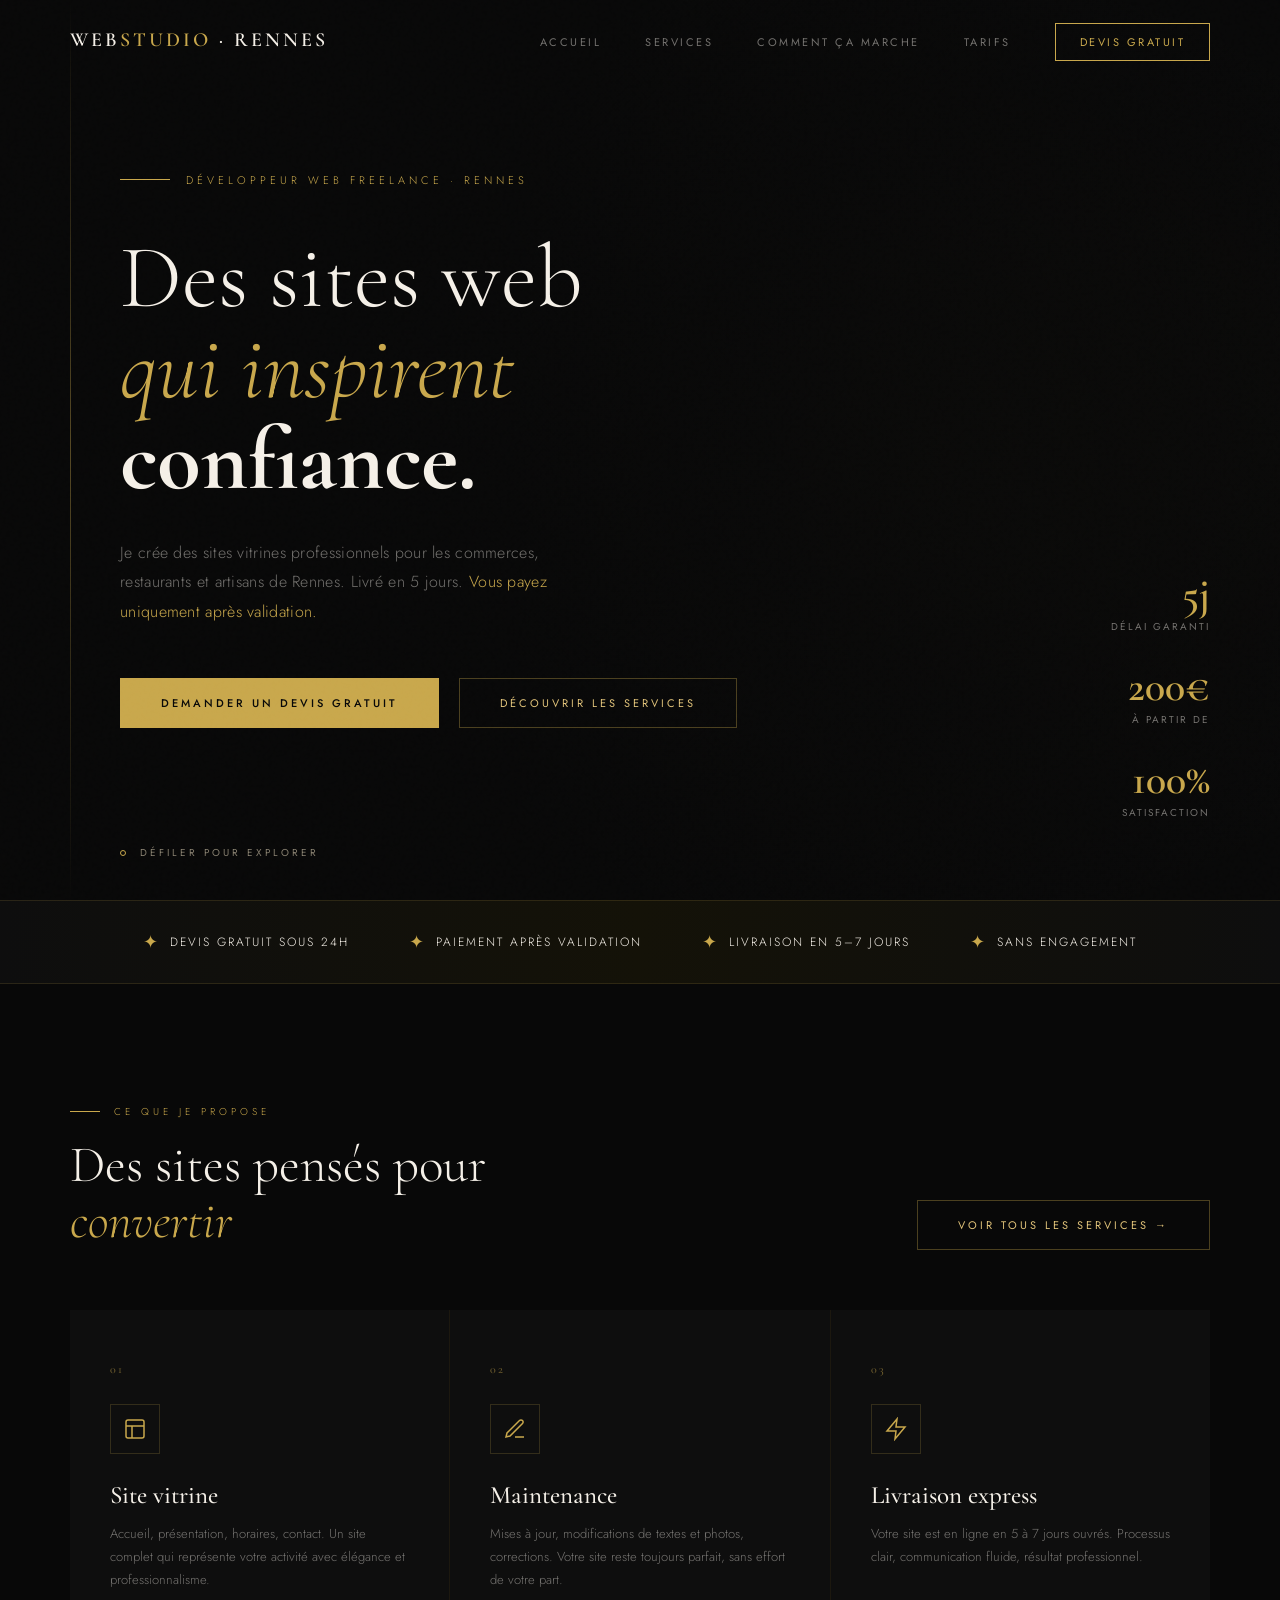
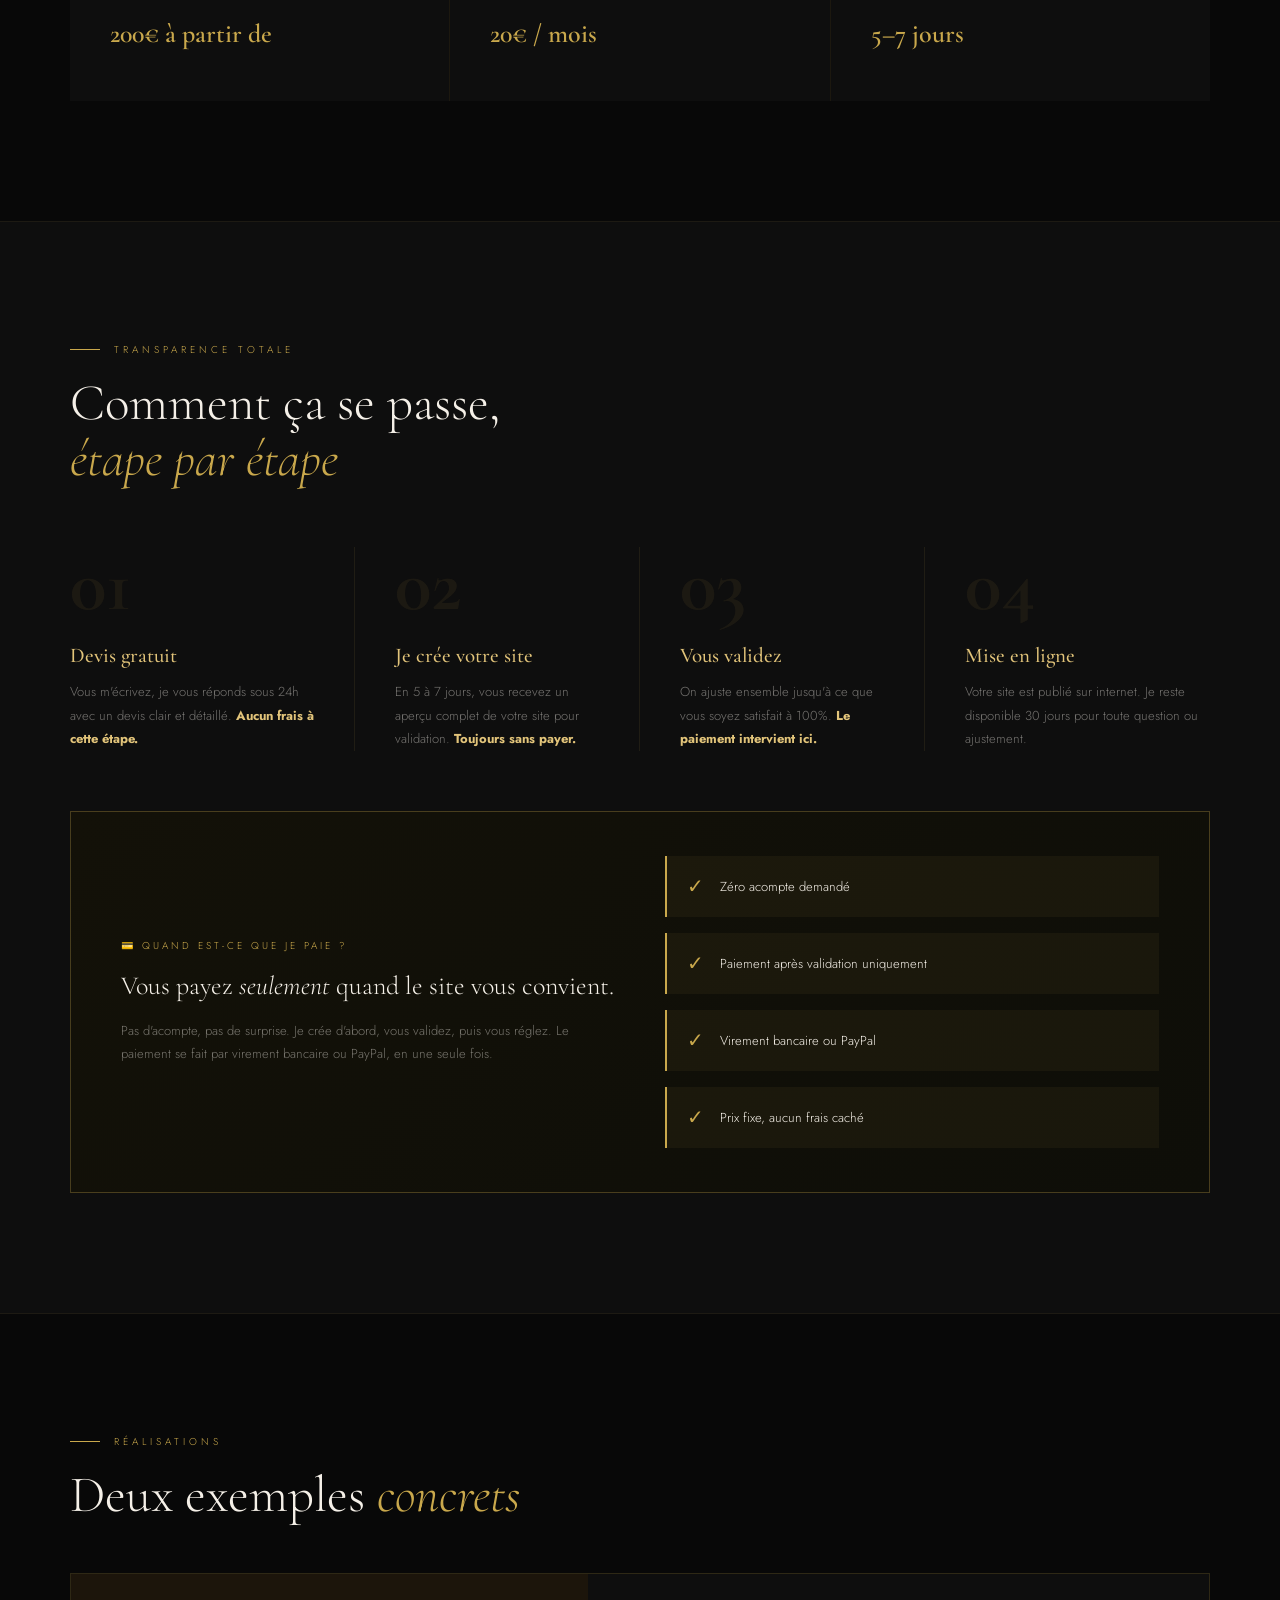
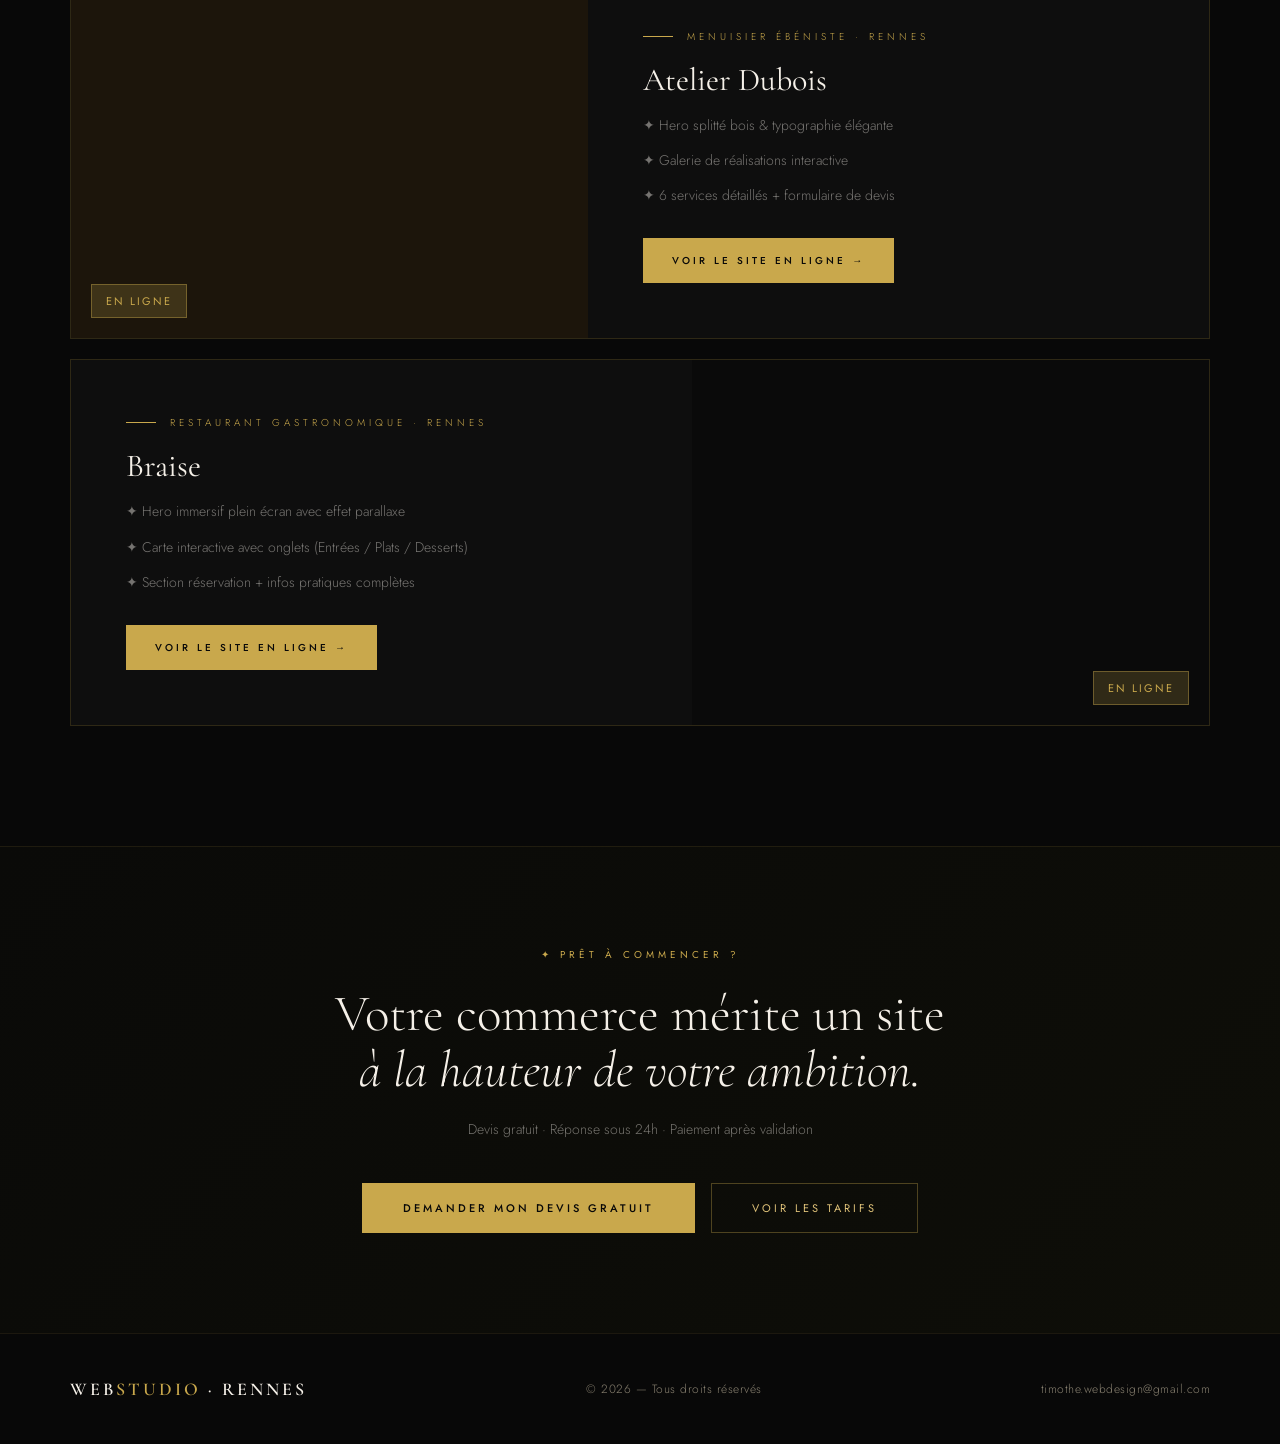
==== index.html @ 5d881716 "Add files via upload" ====
﻿<!DOCTYPE html>
<html lang="fr">
<head>
    <meta charset="UTF-8">
    <meta name="viewport" content="width=device-width, initial-scale=1.0">
    <title>WebStudio Rennes — Création de sites web professionnels</title>
    <link href="https://fonts.googleapis.com/css2?family=Cormorant+Garamond:ital,wght@0,300;0,400;0,600;0,700;1,300;1,400;1,600&family=Jost:wght@200;300;400;500&display=swap" rel="stylesheet">
    <style>
        :root {
            --noir: #080808;
            --noir-2: #0e0e0e;
            --noir-3: #141414;
            --noir-4: #1c1c1c;
            --or: #c9a84c;
            --or-light: #e2c47a;
            --or-dark: #a07830;
            --or-pale: rgba(201,168,76,0.08);
            --blanc: #f5f0e8;
            --gris: #888070;
            --gris-light: rgba(245,240,232,0.45);
        }

        * { margin: 0; padding: 0; box-sizing: border-box; }
        html { scroll-behavior: smooth; }

        body {
            font-family: 'Jost', sans-serif;
            background: var(--noir);
            color: var(--blanc);
            overflow-x: hidden;
        }

        body::before {
            content: '';
            position: fixed;
            inset: 0;
            background-image: url("data:image/svg+xml,%3Csvg viewBox='0 0 256 256' xmlns='http://www.w3.org/2000/svg'%3E%3Cfilter id='noise'%3E%3CfeTurbulence type='fractalNoise' baseFrequency='0.9' numOctaves='4' stitchTiles='stitch'/%3E%3C/filter%3E%3Crect width='100%25' height='100%25' filter='url(%23noise)' opacity='0.04'/%3E%3C/svg%3E");
            pointer-events: none;
            z-index: 1000;
            opacity: 0.4;
        }

        ::-webkit-scrollbar { width: 3px; }
        ::-webkit-scrollbar-track { background: var(--noir); }
        ::-webkit-scrollbar-thumb { background: var(--or); }

        /* NAV */
        nav {
            position: fixed;
            top: 0; left: 0; right: 0;
            z-index: 500;
            display: flex;
            justify-content: space-between;
            align-items: center;
            padding: 28px 70px;
            transition: all 0.4s ease;
        }

        nav.scrolled {
            background: rgba(8,8,8,0.95);
            backdrop-filter: blur(20px);
            padding: 18px 70px;
            border-bottom: 1px solid rgba(201,168,76,0.12);
        }

        .nav-logo {
            font-family: 'Cormorant Garamond', serif;
            font-size: 20px;
            font-weight: 600;
            letter-spacing: 3px;
            text-transform: uppercase;
            color: var(--blanc);
            text-decoration: none;
            cursor: pointer;
        }

        .nav-logo span { color: var(--or); }

        .nav-links {
            display: flex;
            gap: 44px;
            list-style: none;
            align-items: center;
        }

        .nav-links a {
            color: var(--gris-light);
            text-decoration: none;
            font-size: 11px;
            font-weight: 400;
            letter-spacing: 2.5px;
            text-transform: uppercase;
            transition: color 0.3s;
            cursor: pointer;
        }

        .nav-links a:hover { color: var(--or); }

        .nav-cta {
            border: 1px solid var(--or) !important;
            color: var(--or) !important;
            padding: 10px 24px;
            transition: all 0.3s !important;
        }

        .nav-cta:hover {
            background: var(--or) !important;
            color: var(--noir) !important;
        }

        /* PAGES */
        .page { display: none; }
        .page.active { display: block; }

        /* HERO */
        .hero {
            min-height: 100vh;
            display: flex;
            align-items: center;
            position: relative;
            overflow: hidden;
            padding: 0 70px;
        }

        .hero-bg {
            position: absolute;
            inset: 0;
            background: url('https://images.unsplash.com/photo-1547658719-da2b51169166?w=1800&q=80') center/cover no-repeat;
            opacity: 0.1;
        }

        .hero-overlay {
            position: absolute;
            inset: 0;
            background:
                linear-gradient(to right, rgba(8,8,8,0.98) 40%, rgba(8,8,8,0.65) 100%),
                radial-gradient(ellipse 70% 80% at 70% 50%, rgba(201,168,76,0.05) 0%, transparent 70%);
        }

        .hero-line {
            position: absolute;
            left: 70px;
            top: 0; bottom: 0;
            width: 1px;
            background: linear-gradient(to bottom, transparent, rgba(201,168,76,0.4), transparent);
        }

        .hero-content {
            position: relative;
            z-index: 2;
            max-width: 780px;
            padding-left: 50px;
        }

        .hero-eyebrow {
            display: flex;
            align-items: center;
            gap: 16px;
            margin-bottom: 44px;
            animation: fadeUp 1s ease both;
        }

        .hero-eyebrow-line { width: 50px; height: 1px; background: var(--or); }

        .hero-eyebrow span {
            font-size: 11px;
            letter-spacing: 4px;
            text-transform: uppercase;
            color: var(--or);
            font-weight: 300;
        }

        .hero h1 {
            font-family: 'Cormorant Garamond', serif;
            font-size: clamp(58px, 7vw, 94px);
            font-weight: 300;
            line-height: 1.02;
            margin-bottom: 32px;
            animation: fadeUp 1s 0.15s ease both;
        }

        .hero h1 em { font-style: italic; color: var(--or); font-weight: 300; }
        .hero h1 strong { font-weight: 700; display: block; }

        .hero-desc {
            font-size: 16px;
            font-weight: 300;
            color: var(--gris-light);
            line-height: 1.85;
            max-width: 480px;
            margin-bottom: 52px;
            animation: fadeUp 1s 0.25s ease both;
            letter-spacing: 0.3px;
        }

        .hero-actions {
            display: flex;
            gap: 20px;
            align-items: center;
            animation: fadeUp 1s 0.35s ease both;
        }

        .btn-gold {
            background: var(--or);
            color: var(--noir);
            padding: 16px 40px;
            font-family: 'Jost', sans-serif;
            font-size: 11px;
            font-weight: 500;
            letter-spacing: 3px;
            text-transform: uppercase;
            text-decoration: none;
            display: inline-block;
            transition: all 0.3s;
            border: 1px solid var(--or);
            cursor: pointer;
        }

        .btn-gold:hover { background: transparent; color: var(--or); }

        .btn-outline {
            border: 1px solid rgba(201,168,76,0.35);
            color: var(--or-light);
            padding: 16px 40px;
            font-family: 'Jost', sans-serif;
            font-size: 11px;
            font-weight: 400;
            letter-spacing: 3px;
            text-transform: uppercase;
            text-decoration: none;
            display: inline-block;
            transition: all 0.3s;
            cursor: pointer;
        }

        .btn-outline:hover { border-color: var(--or); color: var(--or); }

        .hero-stats {
            position: absolute;
            right: 70px;
            bottom: 80px;
            z-index: 2;
            display: flex;
            flex-direction: column;
            gap: 32px;
            animation: fadeUp 1s 0.5s ease both;
        }

        .hero-stat { text-align: right; }

        .hero-stat-num {
            font-family: 'Cormorant Garamond', serif;
            font-size: 42px;
            font-weight: 600;
            color: var(--or);
            line-height: 1;
        }

        .hero-stat-label {
            font-size: 10px;
            letter-spacing: 2px;
            text-transform: uppercase;
            color: var(--gris-light);
            margin-top: 4px;
        }

        .hero-scroll {
            position: absolute;
            bottom: 40px;
            left: 120px;
            z-index: 2;
            display: flex;
            align-items: center;
            gap: 14px;
            animation: fadeUp 1s 0.6s ease both;
        }

        .hero-scroll-dot {
            width: 6px; height: 6px;
            border: 1px solid var(--or);
            border-radius: 50%;
            animation: pulse 2s infinite;
        }

        .hero-scroll span {
            font-size: 10px;
            letter-spacing: 3px;
            text-transform: uppercase;
            color: var(--gris);
        }

        @keyframes pulse {
            0%, 100% { transform: scale(1); opacity: 1; }
            50% { transform: scale(1.5); opacity: 0.4; }
        }

        @keyframes fadeUp {
            from { opacity: 0; transform: translateY(32px); }
            to { opacity: 1; transform: translateY(0); }
        }

        /* SECTIONS */
        .section { padding: 120px 70px; }

        .section-label {
            display: flex;
            align-items: center;
            gap: 14px;
            font-size: 10px;
            letter-spacing: 4px;
            text-transform: uppercase;
            color: var(--or);
            margin-bottom: 18px;
            font-weight: 300;
        }

        .section-label::before { content: ''; width: 30px; height: 1px; background: var(--or); }

        .section-title {
            font-family: 'Cormorant Garamond', serif;
            font-size: clamp(36px, 4vw, 56px);
            font-weight: 300;
            line-height: 1.1;
            max-width: 500px;
        }

        .section-title em { font-style: italic; color: var(--or); }

        /* SERVICES */
        .services-grid {
            display: grid;
            grid-template-columns: repeat(3, 1fr);
            gap: 1px;
            background: rgba(201,168,76,0.1);
            margin-top: 60px;
        }

        .service-card {
            background: var(--noir-2);
            padding: 52px 40px;
            position: relative;
            overflow: hidden;
            transition: background 0.4s;
            display: flex;
            flex-direction: column;
        }

        .service-card::after {
            content: '';
            position: absolute;
            bottom: 0; left: 0;
            width: 0; height: 1px;
            background: linear-gradient(to right, var(--or), transparent);
            transition: width 0.5s ease;
        }

        .service-card:hover { background: #0f0f0f; }
        .service-card:hover::after { width: 100%; }

        .service-num {
            font-family: 'Cormorant Garamond', serif;
            font-size: 12px;
            color: var(--or);
            letter-spacing: 2px;
            margin-bottom: 28px;
            opacity: 0.6;
        }

        .service-icon-wrap {
            width: 50px; height: 50px;
            border: 1px solid rgba(201,168,76,0.2);
            display: flex;
            align-items: center;
            justify-content: center;
            font-size: 22px;
            margin-bottom: 26px;
            transition: border-color 0.3s;
        }

        .service-card:hover .service-icon-wrap { border-color: var(--or); }

        .service-card h3 {
            font-family: 'Cormorant Garamond', serif;
            font-size: 25px;
            font-weight: 500;
            margin-bottom: 12px;
        }

        .service-card p {
            font-size: 13px;
            font-weight: 300;
            color: var(--gris-light);
            line-height: 1.8;
            margin-bottom: 26px;
        }

        .service-price {
            font-family: 'Cormorant Garamond', serif;
            font-size: 26px;
            color: var(--or);
            font-weight: 600;
            margin-top: auto;
        }

        /* PROCESS */
        .process-bg { background: var(--noir-2); border-top: 1px solid rgba(201,168,76,0.08); border-bottom: 1px solid rgba(201,168,76,0.08); }

        .process-steps {
            display: grid;
            grid-template-columns: repeat(4, 1fr);
            gap: 0;
            margin-top: 70px;
        }

        .process-step {
            padding: 0 40px;
            border-right: 1px solid rgba(201,168,76,0.1);
        }

        .process-step:first-child { padding-left: 0; }
        .process-step:last-child { border-right: none; padding-right: 0; }

        .process-step-num {
            font-family: 'Cormorant Garamond', serif;
            font-size: 76px;
            font-weight: 700;
            color: rgba(201,168,76,0.08);
            line-height: 1;
            margin-bottom: 20px;
        }

        .process-step h3 {
            font-family: 'Cormorant Garamond', serif;
            font-size: 21px;
            font-weight: 500;
            margin-bottom: 12px;
            color: var(--or-light);
        }

        .process-step p {
            font-size: 13px;
            font-weight: 300;
            color: var(--gris-light);
            line-height: 1.8;
        }

        /* TARIFS */
        .tarifs-grid {
            display: grid;
            grid-template-columns: repeat(3, 1fr);
            gap: 20px;
            margin-top: 70px;
        }

        .tarif-card {
            border: 1px solid rgba(201,168,76,0.15);
            padding: 50px 38px;
            position: relative;
            transition: border-color 0.3s, transform 0.3s;
            background: var(--noir-2);
        }

        .tarif-card:hover { border-color: var(--or); transform: translateY(-6px); }
        .tarif-card.featured { border-color: var(--or); background: linear-gradient(135deg, #0e0e0e, #131108); }

        .tarif-badge {
            position: absolute;
            top: -1px; right: 28px;
            background: var(--or);
            color: var(--noir);
            font-size: 10px;
            letter-spacing: 2px;
            text-transform: uppercase;
            padding: 6px 14px;
            font-weight: 500;
        }

        .tarif-name {
            font-size: 10px;
            letter-spacing: 3px;
            text-transform: uppercase;
            color: var(--or);
            margin-bottom: 20px;
            font-weight: 300;
        }

        .tarif-price {
            font-family: 'Cormorant Garamond', serif;
            font-size: 54px;
            font-weight: 600;
            color: var(--blanc);
            line-height: 1;
            margin-bottom: 6px;
        }

        .tarif-price sup { font-size: 22px; vertical-align: super; color: var(--or); }

        .tarif-period {
            font-size: 12px;
            color: var(--gris);
            margin-bottom: 34px;
            font-weight: 300;
        }

        .tarif-features {
            list-style: none;
            margin-bottom: 38px;
        }

        .tarif-features li {
            font-size: 13px;
            font-weight: 300;
            color: var(--gris-light);
            padding: 10px 0;
            border-bottom: 1px solid rgba(255,255,255,0.05);
            display: flex;
            align-items: center;
            gap: 10px;
        }

        .tarif-features li::before { content: '✦'; color: var(--or); font-size: 8px; flex-shrink: 0; }

        /* CONTACT */
        .contact-wrap {
            padding: 160px 70px 100px;
        }

        .contact-grid {
            display: grid;
            grid-template-columns: 1fr 1.2fr;
            gap: 100px;
            align-items: start;
        }

        .contact-info h2 {
            font-family: 'Cormorant Garamond', serif;
            font-size: clamp(42px, 5vw, 68px);
            font-weight: 300;
            line-height: 1.05;
            margin-bottom: 28px;
        }

        .contact-info h2 em { font-style: italic; color: var(--or); }

        .contact-info > p {
            font-size: 15px;
            font-weight: 300;
            color: var(--gris-light);
            line-height: 1.85;
            margin-bottom: 50px;
        }

        .contact-detail {
            display: flex;
            align-items: center;
            gap: 20px;
            margin-bottom: 24px;
            padding-bottom: 24px;
            border-bottom: 1px solid rgba(201,168,76,0.08);
        }

        .contact-detail:last-child { border-bottom: none; }

        .contact-detail-icon {
            width: 44px; height: 44px;
            border: 1px solid rgba(201,168,76,0.2);
            display: flex;
            align-items: center;
            justify-content: center;
            font-size: 17px;
            flex-shrink: 0;
        }

        .contact-detail-text strong {
            display: block;
            font-size: 10px;
            letter-spacing: 2px;
            text-transform: uppercase;
            color: var(--or);
            margin-bottom: 4px;
            font-weight: 400;
        }

        .contact-detail-text span {
            font-size: 14px;
            font-weight: 300;
            color: var(--gris-light);
        }

        .contact-form-wrap {
            background: var(--noir-2);
            border: 1px solid rgba(201,168,76,0.15);
            padding: 56px 48px;
        }

        .contact-form-wrap h3 {
            font-family: 'Cormorant Garamond', serif;
            font-size: 28px;
            font-weight: 400;
            margin-bottom: 6px;
        }

        .contact-form-wrap > p {
            font-size: 13px;
            color: var(--gris);
            margin-bottom: 38px;
            font-weight: 300;
        }

        .form-row { display: grid; grid-template-columns: 1fr 1fr; gap: 16px; }

        .form-field { margin-bottom: 20px; }

        .form-field label {
            display: block;
            font-size: 10px;
            letter-spacing: 2.5px;
            text-transform: uppercase;
            color: var(--or);
            margin-bottom: 10px;
            font-weight: 300;
        }

        .form-field input,
        .form-field textarea,
        .form-field select {
            width: 100%;
            background: transparent;
            border: none;
            border-bottom: 1px solid rgba(201,168,76,0.2);
            padding: 12px 0;
            color: var(--blanc);
            font-family: 'Jost', sans-serif;
            font-size: 14px;
            font-weight: 300;
            outline: none;
            transition: border-color 0.3s;
            -webkit-appearance: none;
        }

        .form-field input:focus,
        .form-field textarea:focus,
        .form-field select:focus { border-bottom-color: var(--or); }

        .form-field select option { background: #1c1c1c; }
        .form-field textarea { height: 100px; resize: none; }

        .form-submit {
            width: 100%;
            background: var(--or);
            color: var(--noir);
            border: none;
            padding: 18px;
            font-family: 'Jost', sans-serif;
            font-size: 11px;
            font-weight: 500;
            letter-spacing: 3px;
            text-transform: uppercase;
            cursor: pointer;
            transition: all 0.3s;
            margin-top: 14px;
        }

        .form-submit:hover { background: var(--or-light); }

        /* FAQ */
        .faq-item { border-bottom: 1px solid rgba(201,168,76,0.1); }

        .faq-question {
            width: 100%;
            background: none;
            border: none;
            text-align: left;
            padding: 26px 0;
            display: flex;
            justify-content: space-between;
            align-items: center;
            cursor: pointer;
            color: var(--blanc);
        }

        .faq-question span {
            font-family: 'Cormorant Garamond', serif;
            font-size: 21px;
            font-weight: 400;
        }

        .faq-icon { color: var(--or); font-size: 20px; transition: transform 0.3s; flex-shrink: 0; margin-left: 20px; }

        .faq-answer { max-height: 0; overflow: hidden; transition: max-height 0.4s ease; }
        .faq-answer.open { max-height: 200px; }

        .faq-answer p {
            font-size: 14px;
            font-weight: 300;
            color: var(--gris-light);
            line-height: 1.85;
            padding-bottom: 26px;
        }

        /* DIVIDER */
        .or-divider {
            display: flex;
            align-items: center;
            gap: 20px;
            margin: 0 70px;
        }

        .or-divider-line { flex: 1; height: 1px; background: linear-gradient(to right, transparent, rgba(201,168,76,0.3), transparent); }
        .or-divider-icon { color: var(--or); font-size: 12px; }

        /* FOOTER */
        footer {
            border-top: 1px solid rgba(201,168,76,0.1);
            padding: 44px 70px;
            display: flex;
            justify-content: space-between;
            align-items: center;
        }

        .footer-logo {
            font-family: 'Cormorant Garamond', serif;
            font-size: 18px;
            font-weight: 600;
            letter-spacing: 3px;
            text-transform: uppercase;
        }

        .footer-logo span { color: var(--or); }
        footer p { font-size: 12px; color: var(--gris); font-weight: 300; letter-spacing: 0.5px; }

        /* MOBILE */
        @media (max-width: 768px) {
            nav { padding: 16px 24px; }
            nav.scrolled { padding: 12px 24px; }
            .nav-links { display: none; }

            /* Hamburger */
            .hamburger {
                display: flex;
                flex-direction: column;
                gap: 5px;
                cursor: pointer;
                padding: 4px;
            }
            .hamburger span {
                width: 24px; height: 1.5px;
                background: var(--or);
                display: block;
                transition: all 0.3s;
            }

            /* Mobile menu */
            #mobile-menu {
                position: fixed;
                top: 56px; left: 0; right: 0;
                background: rgba(8,8,8,0.98);
                backdrop-filter: blur(20px);
                border-bottom: 1px solid rgba(201,168,76,0.15);
                flex-direction: column;
                padding: 20px 24px;
                gap: 0;
                z-index: 99;
                display: none;
            }

            #mobile-menu a {
                color: var(--gris-light);
                text-decoration: none;
                font-size: 13px;
                letter-spacing: 2px;
                text-transform: uppercase;
                padding: 16px 0;
                border-bottom: 1px solid rgba(201,168,76,0.08);
                display: block;
                transition: color 0.3s;
                cursor: pointer;
            }

            #mobile-menu a:last-child {
                border-bottom: none;
                color: var(--or);
                margin-top: 8px;
            }

            #mobile-menu a:hover { color: var(--or); }

            /* Hero mobile */
            .hero { padding: 0 20px !important; min-height: 100svh !important; }
            .hero-content { padding-left: 0 !important; max-width: 100% !important; padding-top: 80px !important; }
            .hero h1 { font-size: 50px !important; line-height: 1.0 !important; }
            .hero-desc { font-size: 14px !important; max-width: 100% !important; }
            .hero-actions { flex-direction: column !important; gap: 10px !important; width: 100% !important; }
            .btn-gold, .btn-outline { text-align: center !important; padding: 14px 20px !important; font-size: 10px !important; width: 100% !important; display: block !important; box-sizing: border-box !important; }
            .hero-stats { display: none !important; }
            .hero-scroll { display: none !important; }
            .hero-line { display: none !important; }

            /* SECTIONS */
            .section { padding: 60px 20px !important; }
            .section-title { font-size: 32px !important; max-width: 100% !important; }

            /* SERVICES — FORCE 1 COLONNE */
            .services-grid { grid-template-columns: 1fr !important; }
            .service-card { padding: 28px 20px !important; }
            .service-card h3 { font-size: 20px !important; }

            /* PROCESS */
            .process-steps { grid-template-columns: 1fr !important; gap: 0 !important; margin-top: 40px !important; }
            .process-step { padding: 20px 0 20px 18px !important; border-right: none !important; border-left: 1px solid rgba(201,168,76,0.2) !important; border-bottom: 1px solid rgba(201,168,76,0.05) !important; }
            .process-step:last-child { border-bottom: none !important; }
            .process-step-num { font-size: 44px !important; margin-bottom: 8px !important; }

            /* TARIFS */
            .tarifs-grid { grid-template-columns: 1fr !important; gap: 14px !important; }
            .tarif-card { padding: 30px 20px !important; }
            .tarif-price { font-size: 44px !important; }

            /* RÉALISATIONS — empile les colonnes */
            .real-card { grid-template-columns: 1fr !important; }

            /* CONTACT */
            .contact-wrap { padding: 90px 20px 50px !important; }
            .contact-grid { grid-template-columns: 1fr !important; gap: 36px !important; }
            .contact-form-wrap { padding: 28px 18px !important; }
            .form-row { grid-template-columns: 1fr !important; }
            .contact-info h2 { font-size: 34px !important; }

            /* FAQ */
            .faq-question span { font-size: 15px !important; }
            #tab-faq, #tab-contact { padding: 12px 12px !important; font-size: 9px !important; letter-spacing: 1px !important; }

            /* FOOTER */
            footer { flex-direction: column !important; text-align: center !important; padding: 24px 20px !important; gap: 6px !important; }
            .footer-logo { font-size: 15px !important; }
            footer p { font-size: 11px !important; }
        }

        @media (min-width: 769px) {
            .hamburger { display: none !important; }
            #mobile-menu { display: none !important; }
        }

        /* Reveal */
        .reveal {
            opacity: 0;
            transform: translateY(30px);
            transition: opacity 0.7s ease, transform 0.7s ease;
        }

        .reveal.visible { opacity: 1; transform: translateY(0); }
    </style>
</head>
<body>

    <nav id="navbar">
        <div class="nav-logo" onclick="showPage('accueil')">Web<span>Studio</span> · Rennes</div>
        <ul class="nav-links">
            <li><a onclick="showPage('accueil')">Accueil</a></li>
            <li><a onclick="showPage('services')">Services</a></li>
            <li><a onclick="showPage('process')">Comment ça marche</a></li>
            <li><a onclick="showPage('tarifs')">Tarifs</a></li>
            <li><a onclick="showPage('contact')" class="nav-cta">Devis gratuit</a></li>
        </ul>
        <div class="hamburger" id="hamburger">
            <span></span><span></span><span></span>
        </div>
    </nav>

    <!-- MENU MOBILE -->
    <div id="mobile-menu">
        <a onclick="showPage('accueil'); closeMobile()">Accueil</a>
        <a onclick="showPage('services'); closeMobile()">Services</a>
        <a onclick="showPage('process'); closeMobile()">Comment ça marche</a>
        <a onclick="showPage('tarifs'); closeMobile()">Tarifs</a>
        <a onclick="showPage('contact'); closeMobile()">Devis gratuit →</a>
    </div>

    <!-- PAGE ACCUEIL -->
    <div class="page active" id="page-accueil">

        <!-- HERO -->
        <section class="hero">
            <div class="hero-bg"></div>
            <div class="hero-overlay"></div>
            <div class="hero-line"></div>
            <div class="hero-content">
                <div class="hero-eyebrow">
                    <div class="hero-eyebrow-line"></div>
                    <span>Développeur web freelance · Rennes</span>
                </div>
                <h1>Des sites web<br><em>qui inspirent</em><br><strong>confiance.</strong></h1>
                <p class="hero-desc">Je crée des sites vitrines professionnels pour les commerces, restaurants et artisans de Rennes. Livré en 5 jours. <span style="color:var(--or)">Vous payez uniquement après validation.</span></p>
                <div class="hero-actions">
                    <div class="btn-gold" onclick="showPage('contact')">Demander un devis gratuit</div>
                    <div class="btn-outline" onclick="showPage('services')">Découvrir les services</div>
                </div>
            </div>
            <div class="hero-stats">
                <div class="hero-stat"><div class="hero-stat-num">5j</div><div class="hero-stat-label">Délai garanti</div></div>
                <div class="hero-stat"><div class="hero-stat-num">200€</div><div class="hero-stat-label">À partir de</div></div>
                <div class="hero-stat"><div class="hero-stat-num">100%</div><div class="hero-stat-label">Satisfaction</div></div>
            </div>
            <div class="hero-scroll"><div class="hero-scroll-dot"></div><span>Défiler pour explorer</span></div>
        </section>

        <!-- BANDE GARANTIES -->
        <div style="background: linear-gradient(90deg, #0e0e0e, #141208, #0e0e0e); border-top:1px solid rgba(201,168,76,0.15); border-bottom:1px solid rgba(201,168,76,0.15); padding: 28px 70px; display:flex; justify-content:center; gap:60px; flex-wrap:wrap;">
            <div style="display:flex; align-items:center; gap:12px;">
                <span style="color:var(--or); font-size:18px;">✦</span>
                <span style="font-size:12px; letter-spacing:2px; text-transform:uppercase; color:var(--blanc); font-weight:300;">Devis gratuit sous 24h</span>
            </div>
            <div style="display:flex; align-items:center; gap:12px;">
                <span style="color:var(--or); font-size:18px;">✦</span>
                <span style="font-size:12px; letter-spacing:2px; text-transform:uppercase; color:var(--blanc); font-weight:300;">Paiement après validation</span>
            </div>
            <div style="display:flex; align-items:center; gap:12px;">
                <span style="color:var(--or); font-size:18px;">✦</span>
                <span style="font-size:12px; letter-spacing:2px; text-transform:uppercase; color:var(--blanc); font-weight:300;">Livraison en 5–7 jours</span>
            </div>
            <div style="display:flex; align-items:center; gap:12px;">
                <span style="color:var(--or); font-size:18px;">✦</span>
                <span style="font-size:12px; letter-spacing:2px; text-transform:uppercase; color:var(--blanc); font-weight:300;">Sans engagement</span>
            </div>
        </div>

        <!-- SERVICES -->
        <section class="section">
            <div style="display:flex; justify-content:space-between; align-items:flex-end; margin-bottom:50px;" class="reveal">
                <div>
                    <div class="section-label">Ce que je propose</div>
                    <h2 class="section-title">Des sites pensés pour <em>convertir</em></h2>
                </div>
                <div class="btn-outline" onclick="showPage('services')" style="white-space:nowrap; align-self:flex-end">Voir tous les services →</div>
            </div>
            <div class="services-grid reveal">
                <div class="service-card">
                    <div class="service-num">01</div>
                    <div class="service-icon-wrap">
                        <svg width="24" height="24" viewBox="0 0 24 24" fill="none" stroke="currentColor" stroke-width="1.5" style="color:var(--or)">
                            <rect x="3" y="3" width="18" height="18" rx="2"/><path d="M3 9h18"/><path d="M9 21V9"/>
                        </svg>
                    </div>
                    <h3>Site vitrine</h3>
                    <p>Accueil, présentation, horaires, contact. Un site complet qui représente votre activité avec élégance et professionnalisme.</p>
                    <div class="service-price">200€ <span>à partir de</span></div>
                </div>
                <div class="service-card">
                    <div class="service-num">02</div>
                    <div class="service-icon-wrap">
                        <svg width="24" height="24" viewBox="0 0 24 24" fill="none" stroke="currentColor" stroke-width="1.5" style="color:var(--or)">
                            <path d="M12 20h9"/><path d="M16.5 3.5a2.121 2.121 0 013 3L7 19l-4 1 1-4L16.5 3.5z"/>
                        </svg>
                    </div>
                    <h3>Maintenance</h3>
                    <p>Mises à jour, modifications de textes et photos, corrections. Votre site reste toujours parfait, sans effort de votre part.</p>
                    <div class="service-price">20€ <span>/ mois</span></div>
                </div>
                <div class="service-card">
                    <div class="service-num">03</div>
                    <div class="service-icon-wrap">
                        <svg width="24" height="24" viewBox="0 0 24 24" fill="none" stroke="currentColor" stroke-width="1.5" style="color:var(--or)">
                            <path d="M13 2L3 14h9l-1 8 10-12h-9l1-8z"/>
                        </svg>
                    </div>
                    <h3>Livraison express</h3>
                    <p>Votre site est en ligne en 5 à 7 jours ouvrés. Processus clair, communication fluide, résultat professionnel.</p>
                    <div class="service-price">5–7 <span>jours</span></div>
                </div>
            </div>
        </section>

        <!-- PAIEMENT & PROCESSUS -->
        <section class="section process-bg">
            <div class="section-label reveal">Transparence totale</div>
            <h2 class="section-title reveal">Comment ça se passe, <em>étape par étape</em></h2>
            <div class="process-steps reveal" style="margin-top:60px">
                <div class="process-step">
                    <div class="process-step-num">01</div>
                    <h3>Devis gratuit</h3>
                    <p>Vous m'écrivez, je vous réponds sous 24h avec un devis clair et détaillé. <strong style="color:var(--or-light)">Aucun frais à cette étape.</strong></p>
                </div>
                <div class="process-step">
                    <div class="process-step-num">02</div>
                    <h3>Je crée votre site</h3>
                    <p>En 5 à 7 jours, vous recevez un aperçu complet de votre site pour validation. <strong style="color:var(--or-light)">Toujours sans payer.</strong></p>
                </div>
                <div class="process-step">
                    <div class="process-step-num">03</div>
                    <h3>Vous validez</h3>
                    <p>On ajuste ensemble jusqu'à ce que vous soyez satisfait à 100%. <strong style="color:var(--or-light)">Le paiement intervient ici.</strong></p>
                </div>
                <div class="process-step">
                    <div class="process-step-num">04</div>
                    <h3>Mise en ligne</h3>
                    <p>Votre site est publié sur internet. Je reste disponible 30 jours pour toute question ou ajustement.</p>
                </div>
            </div>

            <!-- ENCART PAIEMENT -->
            <div style="margin-top:60px; background:linear-gradient(135deg, #131108, #0e0e08); border:1px solid rgba(201,168,76,0.3); padding:44px 50px; display:grid; grid-template-columns:1fr 1fr; gap:50px; align-items:center;" class="reveal">
                <div>
                    <div style="font-size:10px; letter-spacing:3px; text-transform:uppercase; color:var(--or); margin-bottom:16px; font-weight:300;">💳 Quand est-ce que je paie ?</div>
                    <p style="font-family:'Cormorant Garamond',serif; font-size:26px; font-weight:300; line-height:1.3; margin-bottom:16px;">Vous payez <em>seulement</em> quand le site vous convient.</p>
                    <p style="font-size:13px; font-weight:300; color:var(--gris-light); line-height:1.8;">Pas d'acompte, pas de surprise. Je crée d'abord, vous validez, puis vous réglez. Le paiement se fait par virement bancaire ou PayPal, en une seule fois.</p>
                </div>
                <div style="display:flex; flex-direction:column; gap:16px;">
                    <div style="display:flex; align-items:center; gap:16px; padding:16px 20px; background:rgba(201,168,76,0.06); border-left:2px solid var(--or);">
                        <span style="color:var(--or); font-size:20px;">✓</span>
                        <span style="font-size:13px; font-weight:300; color:var(--blanc);">Zéro acompte demandé</span>
                    </div>
                    <div style="display:flex; align-items:center; gap:16px; padding:16px 20px; background:rgba(201,168,76,0.06); border-left:2px solid var(--or);">
                        <span style="color:var(--or); font-size:20px;">✓</span>
                        <span style="font-size:13px; font-weight:300; color:var(--blanc);">Paiement après validation uniquement</span>
                    </div>
                    <div style="display:flex; align-items:center; gap:16px; padding:16px 20px; background:rgba(201,168,76,0.06); border-left:2px solid var(--or);">
                        <span style="color:var(--or); font-size:20px;">✓</span>
                        <span style="font-size:13px; font-weight:300; color:var(--blanc);">Virement bancaire ou PayPal</span>
                    </div>
                    <div style="display:flex; align-items:center; gap:16px; padding:16px 20px; background:rgba(201,168,76,0.06); border-left:2px solid var(--or);">
                        <span style="color:var(--or); font-size:20px;">✓</span>
                        <span style="font-size:13px; font-weight:300; color:var(--blanc);">Prix fixe, aucun frais caché</span>
                    </div>
                </div>
            </div>
        </section>

        <!-- RÉALISATIONS -->
        <section class="section">
            <div style="margin-bottom:50px;" class="reveal">
                <div class="section-label">Réalisations</div>
                <h2 class="section-title">Deux exemples <em>concrets</em></h2>
            </div>

            <!-- Menuisier -->
            <div style="border: 1px solid rgba(201,168,76,0.2); overflow:hidden; display:grid; grid-template-columns:1fr 1.2fr; margin-bottom:20px;" class="reveal">
                <div style="background: url('https://images.unsplash.com/photo-1567538096630-e0c55bd6374c?w=700&q=80') center/cover; min-height:320px; position:relative;">
                    <div style="position:absolute; inset:0; background:rgba(44,31,14,0.55);"></div>
                    <div style="position:absolute; bottom:20px; left:20px; background:rgba(201,168,76,0.2); border:1px solid rgba(201,168,76,0.4); padding:8px 14px; font-size:11px; letter-spacing:2px; text-transform:uppercase; color:var(--or);">En ligne</div>
                </div>
                <div style="padding:55px; background:var(--noir-2);">
                    <div class="section-label" style="margin-bottom:16px">Menuisier ébéniste · Rennes</div>
                    <h3 style="font-family:'Cormorant Garamond',serif; font-size:32px; font-weight:400; margin-bottom:14px;">Atelier Dubois</h3>
                    <p style="font-size:14px; font-weight:300; color:var(--gris-light); line-height:1.8; margin-bottom:10px;">✦ Hero splitté bois & typographie élégante</p>
                    <p style="font-size:14px; font-weight:300; color:var(--gris-light); line-height:1.8; margin-bottom:10px;">✦ Galerie de réalisations interactive</p>
                    <p style="font-size:14px; font-weight:300; color:var(--gris-light); line-height:1.8; margin-bottom:30px;">✦ 6 services détaillés + formulaire de devis</p>
                    <a href="https://webstudio-rennes.github.io/atelier-dubois/" target="_blank" class="btn-gold" style="font-size:10px; padding:14px 28px;">Voir le site en ligne →</a>
                </div>
            </div>

            <!-- Restaurant -->
            <div style="border: 1px solid rgba(201,168,76,0.2); overflow:hidden; display:grid; grid-template-columns:1.2fr 1fr;" class="reveal">
                <div style="padding:55px; background:var(--noir-2);">
                    <div class="section-label" style="margin-bottom:16px">Restaurant gastronomique · Rennes</div>
                    <h3 style="font-family:'Cormorant Garamond',serif; font-size:32px; font-weight:400; margin-bottom:14px;">Braise</h3>
                    <p style="font-size:14px; font-weight:300; color:var(--gris-light); line-height:1.8; margin-bottom:10px;">✦ Hero immersif plein écran avec effet parallaxe</p>
                    <p style="font-size:14px; font-weight:300; color:var(--gris-light); line-height:1.8; margin-bottom:10px;">✦ Carte interactive avec onglets (Entrées / Plats / Desserts)</p>
                    <p style="font-size:14px; font-weight:300; color:var(--gris-light); line-height:1.8; margin-bottom:30px;">✦ Section réservation + infos pratiques complètes</p>
                    <a href="https://webstudio-rennes.github.io/braise-restaurant/" target="_blank" class="btn-gold" style="font-size:10px; padding:14px 28px;">Voir le site en ligne →</a>
                </div>
                <div style="background: url('https://images.unsplash.com/photo-1414235077428-338989a2e8c0?w=700&q=80') center/cover; min-height:320px; position:relative;">
                    <div style="position:absolute; inset:0; background:rgba(12,12,12,0.5);"></div>
                    <div style="position:absolute; bottom:20px; right:20px; background:rgba(201,168,76,0.2); border:1px solid rgba(201,168,76,0.4); padding:8px 14px; font-size:11px; letter-spacing:2px; text-transform:uppercase; color:var(--or);">En ligne</div>
                </div>
            </div>
        </section>

        <!-- CTA FINAL -->
        <section style="padding:100px 70px; text-align:center; background:linear-gradient(135deg, #0a0a08, #0e0e08); border-top:1px solid rgba(201,168,76,0.1);">
            <div style="font-size:10px; letter-spacing:4px; text-transform:uppercase; color:var(--or); margin-bottom:24px;" class="reveal">✦ Prêt à commencer ?</div>
            <p style="font-family:'Cormorant Garamond',serif; font-size:clamp(32px,4vw,56px); font-weight:300; line-height:1.1; margin-bottom:20px;" class="reveal">Votre commerce mérite un site<br><em>à la hauteur de votre ambition.</em></p>
            <p style="font-size:14px; font-weight:300; color:var(--gris-light); margin-bottom:44px;" class="reveal">Devis gratuit · Réponse sous 24h · Paiement après validation</p>
            <div style="display:flex; gap:16px; justify-content:center;" class="reveal">
                <div class="btn-gold" onclick="showPage('contact')" style="display:inline-block">Demander mon devis gratuit</div>
                <div class="btn-outline" onclick="showPage('tarifs')" style="display:inline-block">Voir les tarifs</div>
            </div>
        </section>

        <footer>
            <div class="footer-logo">Web<span>Studio</span> · Rennes</div>
            <p>© 2026 — Tous droits réservés</p>
            <p>timothe.webdesign@gmail.com</p>
        </footer>
    </div>

    <!-- PAGE SERVICES -->
    <div class="page" id="page-services">
        <section class="section" style="padding-top:160px">
            <div class="section-label reveal">Services</div>
            <h1 class="section-title reveal" style="max-width:600px; margin-bottom:16px;">Tout ce dont votre <em>commerce</em> a besoin</h1>
            <p style="font-size:15px; font-weight:300; color:var(--gris-light); max-width:520px; line-height:1.85; margin-bottom:0;" class="reveal">Des prestations claires, des prix fixes, un résultat professionnel garanti.</p>
            <div class="services-grid reveal" style="grid-template-columns: repeat(3,1fr)">
                <div class="service-card">
                    <div class="service-num">01</div>
                    <div class="service-icon-wrap">
                        <svg width="24" height="24" viewBox="0 0 24 24" fill="none" stroke="currentColor" stroke-width="1.5" style="color:var(--or)"><rect x="3" y="3" width="18" height="18" rx="2"/><path d="M3 9h18"/><path d="M9 21V9"/></svg>
                    </div>
                    <h3>Site vitrine essentiel</h3>
                    <p>Page d'accueil percutante, présentation de votre activité, horaires, informations pratiques et formulaire de contact. Le minimum vital pour exister en ligne.</p>
                    <div class="service-price">200€ <span>paiement unique</span></div>
                </div>
                <div class="service-card">
                    <div class="service-num">02</div>
                    <div class="service-icon-wrap">
                        <svg width="24" height="24" viewBox="0 0 24 24" fill="none" stroke="currentColor" stroke-width="1.5" style="color:var(--or)"><path d="M12 2l3.09 6.26L22 9.27l-5 4.87 1.18 6.88L12 17.77l-6.18 3.25L7 14.14 2 9.27l6.91-1.01L12 2z"/></svg>
                    </div>
                    <h3>Site vitrine complet</h3>
                    <p>Tout l'essentiel + page dédiée produits ou services, galerie photo, section avis clients, Google Maps et formulaire de réservation avancé.</p>
                    <div class="service-price">350€ <span>paiement unique</span></div>
                </div>
                <div class="service-card">
                    <div class="service-num">03</div>
                    <div class="service-icon-wrap">
                        <svg width="24" height="24" viewBox="0 0 24 24" fill="none" stroke="currentColor" stroke-width="1.5" style="color:var(--or)"><path d="M12 20h9"/><path d="M16.5 3.5a2.121 2.121 0 013 3L7 19l-4 1 1-4L16.5 3.5z"/></svg>
                    </div>
                    <h3>Maintenance mensuelle</h3>
                    <p>Mises à jour du contenu, corrections techniques, sauvegarde régulière. Vous vous concentrez sur votre métier, je m'occupe de votre site.</p>
                    <div class="service-price">20€ <span>/ mois</span></div>
                </div>
                <div class="service-card">
                    <div class="service-num">04</div>
                    <div class="service-icon-wrap">
                        <svg width="24" height="24" viewBox="0 0 24 24" fill="none" stroke="currentColor" stroke-width="1.5" style="color:var(--or)"><rect x="5" y="2" width="14" height="20" rx="2"/><path d="M12 18h.01"/></svg>
                    </div>
                    <h3>Design responsive</h3>
                    <p>Votre site s'adapte parfaitement à tous les écrans. Aujourd'hui 70% des visites se font sur mobile — soyez prêt.</p>
                    <div class="service-price">Inclus <span>dans tous les forfaits</span></div>
                </div>
                <div class="service-card">
                    <div class="service-num">05</div>
                    <div class="service-icon-wrap">
                        <svg width="24" height="24" viewBox="0 0 24 24" fill="none" stroke="currentColor" stroke-width="1.5" style="color:var(--or)"><circle cx="11" cy="11" r="8"/><path d="M21 21l-4.35-4.35"/></svg>
                    </div>
                    <h3>Optimisation SEO</h3>
                    <p>Structure optimisée pour Google, balises correctement renseignées, vitesse de chargement soignée. Pour que vos clients vous trouvent.</p>
                    <div class="service-price">Inclus <span>dans tous les forfaits</span></div>
                </div>
                <div class="service-card">
                    <div class="service-num">06</div>
                    <div class="service-icon-wrap">
                        <svg width="24" height="24" viewBox="0 0 24 24" fill="none" stroke="currentColor" stroke-width="1.5" style="color:var(--or)"><path d="M21 15a2 2 0 01-2 2H7l-4 4V5a2 2 0 012-2h14a2 2 0 012 2z"/></svg>
                    </div>
                    <h3>Support 30 jours</h3>
                    <p>Petites modifications urgentes, questions, conseils — je reste disponible par email et réponds tous les jours. Vous n'êtes jamais seul.</p>
                    <div class="service-price">Inclus <span>après livraison</span></div>
                </div>
            </div>
        </section>
        <footer>
            <div class="footer-logo">Web<span>Studio</span> · Rennes</div>
            <p>© 2026 — Tous droits réservés</p>
            <p>timothe.webdesign@gmail.com</p>
        </footer>
    </div>

    <!-- PAGE PROCESS -->
    <div class="page" id="page-process">
        <section class="section" style="padding-top:160px">
            <div class="section-label reveal">Comment ça marche</div>
            <h1 class="section-title reveal" style="max-width:600px; margin-bottom:16px;">Simple, <em>transparent</em>, efficace</h1>
            <p style="font-size:15px; font-weight:300; color:var(--gris-light); max-width:520px; line-height:1.85;" class="reveal">De notre premier échange à la mise en ligne — sans surprise, sans jargon.</p>
            <div class="process-steps reveal" style="margin-top:80px">
                <div class="process-step">
                    <div class="process-step-num">01</div>
                    <h3>Premier contact</h3>
                    <p>Vous m'envoyez un message avec votre activité et vos besoins. Je vous réponds sous 24h avec un devis clair. Zéro frais, zéro engagement.</p>
                </div>
                <div class="process-step">
                    <div class="process-step-num">02</div>
                    <h3>On définit ensemble</h3>
                    <p>On discute de vos préférences : couleurs, style, contenu. Je vous pose les bonnes questions pour créer un site qui vous ressemble vraiment.</p>
                </div>
                <div class="process-step">
                    <div class="process-step-num">03</div>
                    <h3>Je crée votre site</h3>
                    <p>En 5 à 7 jours, je conçois votre site. Vous recevez un aperçu complet pour valider chaque détail avant la mise en ligne.</p>
                </div>
                <div class="process-step">
                    <div class="process-step-num">04</div>
                    <h3>Mise en ligne</h3>
                    <p>Votre site est publié sur internet. Je reste disponible 30 jours pour toute modification ou question.</p>
                </div>
            </div>

            <!-- FAQ + CONTACT ONGLETS -->
            <div style="margin-top:100px">
                <div class="section-label reveal">Vos questions</div>
                <h2 class="section-title reveal" style="margin-bottom:40px">Tout ce que vous <em>voulez savoir</em></h2>

                <!-- Onglets -->
                <div style="display:flex; gap:0; border-bottom:1px solid rgba(201,168,76,0.15); margin-bottom:0;" class="reveal">
                    <button onclick="switchFaqTab(this,'faq')" id="tab-faq" style="background:none; border:none; border-bottom:2px solid var(--or); padding:14px 28px; font-family:'Jost',sans-serif; font-size:11px; font-weight:500; letter-spacing:2px; text-transform:uppercase; color:var(--or); cursor:pointer; transition:all 0.3s;">Questions fréquentes</button>
                    <button onclick="switchFaqTab(this,'contact')" id="tab-contact" style="background:none; border:none; border-bottom:2px solid transparent; padding:14px 28px; font-family:'Jost',sans-serif; font-size:11px; font-weight:500; letter-spacing:2px; text-transform:uppercase; color:var(--gris-light); cursor:pointer; transition:all 0.3s;">Poser une question</button>
                </div>

                <!-- FAQ -->
                <div id="panel-faq" class="reveal">
                    <div class="faq-item">
                        <button class="faq-question" onclick="toggleFaq(this)"><span>Est-ce que je dois payer avant de voir le résultat ?</span><div class="faq-icon">+</div></button>
                        <div class="faq-answer"><p>Non, absolument pas. Voici comment ça se passe : je crée votre site, puis je vous envoie un lien d'aperçu complet avant tout paiement. Vous le consultez tranquillement, on ajuste ensemble ce qui ne vous convient pas, et vous réglez seulement quand vous êtes satisfait à 100%. Aucun risque pour vous.</p></div>
                    </div>
                    <div class="faq-item">
                        <button class="faq-question" onclick="toggleFaq(this)"><span>Combien de temps pour avoir mon site en ligne ?</span><div class="faq-icon">+</div></button>
                        <div class="faq-answer"><p>Entre 5 et 7 jours ouvrés à partir du moment où vous m'avez transmis vos informations (textes, photos, couleurs souhaitées). Ce délai est tenu à chaque projet. Si vous avez une échéance particulière (ouverture, événement), dites-le moi dès le début et on s'organise en conséquence.</p></div>
                    </div>
                    <div class="faq-item">
                        <button class="faq-question" onclick="toggleFaq(this)"><span>Mon site fonctionnera-t-il bien sur smartphone ?</span><div class="faq-icon">+</div></button>
                        <div class="faq-answer"><p>Oui, c'est une priorité absolue. Aujourd'hui plus de 70% des visites sur un site vitrine se font depuis un téléphone. Chaque site que je crée est entièrement responsive : il s'adapte automatiquement à tous les écrans (smartphone, tablette, ordinateur) et s'affiche parfaitement dans tous les cas. C'est inclus dans tous les forfaits, sans surcoût.</p></div>
                    </div>
                    <div class="faq-item">
                        <button class="faq-question" onclick="toggleFaq(this)"><span>Est-ce que mon site sera visible sur Google ?</span><div class="faq-icon">+</div></button>
                        <div class="faq-answer"><p>Votre site sera indexé par Google et donc trouvable. Je soigne la structure SEO de base sur chaque projet : balises titre et description, structure des pages, vitesse de chargement. Pour remonter en première position sur des mots-clés concurrentiels, cela demande du contenu régulier et du temps — mais votre site sera déjà bien mieux positionné qu'un site fait à la va-vite.</p></div>
                    </div>
                    <div class="faq-item">
                        <button class="faq-question" onclick="toggleFaq(this)"><span>Et si je veux modifier mon site après la livraison ?</span><div class="faq-icon">+</div></button>
                        <div class="faq-answer"><p>Deux options selon vos besoins. La maintenance mensuelle à 20€/mois vous permet de me faire autant de demandes de modifications que vous souhaitez (textes, photos, horaires, prix…) et je m'en occupe sous 48h. Sans abonnement, chaque modification ponctuelle est facturée 20€. Pendant les 30 jours qui suivent la livraison, les petits ajustements sont inclus et gratuits.</p></div>
                    </div>
                    <div class="faq-item">
                        <button class="faq-question" onclick="toggleFaq(this)"><span>Je n'ai pas de photos professionnelles, c'est un problème ?</span><div class="faq-icon">+</div></button>
                        <div class="faq-answer"><p>Pas du tout. J'utilise des banques d'images professionnelles gratuites comme Unsplash ou Pexels, qui proposent des milliers de photos haute résolution adaptées à chaque secteur d'activité. Le résultat est propre et professionnel. Si vous avez vos propres photos (même prises avec un smartphone récent), je peux aussi les intégrer et les recadrer pour qu'elles rendent bien sur le site.</p></div>
                    </div>
                </div>

                <!-- ONGLET QUESTION PERSO -->
                <div id="panel-contact" style="display:none; padding-top:40px;" class="reveal">
                    <p style="font-size:15px; font-weight:300; color:var(--gris-light); line-height:1.85; margin-bottom:36px;">Une question spécifique sur votre projet ? Écrivez-moi directement, je vous réponds personnellement sous 24h.</p>
                    <div style="background:var(--noir-2); border:1px solid rgba(201,168,76,0.15); padding:44px;">
                        <form id="question-form" method="post" action="javascript:void(0)">
                            <div style="display:grid; grid-template-columns:1fr 1fr; gap:16px;">
                                <div class="form-field"><label>Votre prénom</label><input type="text" name="name" placeholder="Jean" required></div>
                                <div class="form-field"><label>Votre email</label><input type="email" name="email" placeholder="jean@email.fr" required></div>
                            </div>
                            <div class="form-field"><label>Votre question</label><textarea name="message" style="height:130px;" placeholder="Posez-moi votre question, je vous réponds personnellement sous 24h..." required></textarea></div>
                            <div style="display:flex; align-items:center; justify-content:space-between; flex-wrap:wrap; gap:16px; margin-top:8px;">
                                <p style="font-size:12px; color:var(--gris); font-weight:300;">Réponse garantie sous 24h · timothe.webdesign@gmail.com</p>
                                <button type="submit" class="form-submit" style="width:auto; padding:16px 36px;">Envoyer ma question</button>
                            </div>
                        </form>
                    </div>
                </div>
            </div>
        </section>
        <footer>
            <div class="footer-logo">Web<span>Studio</span> · Rennes</div>
            <p>© 2026 — Tous droits réservés</p>
            <p>timothe.webdesign@gmail.com</p>
        </footer>
    </div>

    <!-- PAGE TARIFS -->
    <div class="page" id="page-tarifs">
        <section class="section" style="padding-top:160px">
            <div class="section-label reveal">Tarifs</div>
            <h1 class="section-title reveal" style="max-width:600px; margin-bottom:14px;">Des prix <em>clairs</em>, sans surprise</h1>
            <p style="font-size:15px; font-weight:300; color:var(--gris-light); line-height:1.85;" class="reveal">Tout est inclus dans le prix affiché. Pas de frais cachés, pas de mauvaise surprise.</p>
            <div class="tarifs-grid reveal">
                <div class="tarif-card">
                    <div class="tarif-name">Essentiel</div>
                    <div class="tarif-price"><sup>€</sup>200</div>
                    <div class="tarif-period">Paiement unique · livré en 5–7 jours</div>
                    <ul class="tarif-features">
                        <li>Page d'accueil professionnelle</li>
                        <li>Section présentation & activité</li>
                        <li>Horaires & informations pratiques</li>
                        <li>Formulaire de contact</li>
                        <li>Design responsive (mobile)</li>
                        <li>SEO de base inclus</li>
                        <li>30 jours de support inclus</li>
                    </ul>
                    <div class="btn-outline" onclick="showPage('contact')" style="display:block; text-align:center;">Choisir ce forfait</div>
                </div>
                <div class="tarif-card featured">
                    <div class="tarif-badge">Le plus choisi</div>
                    <div class="tarif-name">Complet</div>
                    <div class="tarif-price"><sup>€</sup>350</div>
                    <div class="tarif-period">Paiement unique · livré en 5–7 jours</div>
                    <ul class="tarif-features">
                        <li>Tout le forfait Essentiel</li>
                        <li>Page Menu / Services dédiée</li>
                        <li>Galerie photo</li>
                        <li>Section avis clients</li>
                        <li>Intégration Google Maps</li>
                        <li>Formulaire de réservation avancé</li>
                        <li>Animations & interactions</li>
                    </ul>
                    <div class="btn-gold" onclick="showPage('contact')" style="display:block; text-align:center;">Choisir ce forfait</div>
                </div>
                <div class="tarif-card">
                    <div class="tarif-name">Maintenance</div>
                    <div class="tarif-price"><sup>€</sup>20</div>
                    <div class="tarif-period">Par mois · sans engagement</div>
                    <ul class="tarif-features">
                        <li>Modifications textes & photos</li>
                        <li>Mises à jour régulières</li>
                        <li>Sauvegarde mensuelle</li>
                        <li>Corrections techniques</li>
                        <li>Support prioritaire</li>
                        <li>Résiliation à tout moment</li>
                    </ul>
                    <div class="btn-outline" onclick="showPage('contact')" style="display:block; text-align:center;">Souscrire</div>
                </div>
            </div>
            <div style="margin-top:50px; padding:40px; border:1px solid rgba(201,168,76,0.15); text-align:center; background:var(--noir-2);" class="reveal">
                <p style="font-family:'Cormorant Garamond',serif; font-size:26px; font-weight:300; margin-bottom:10px;">Un projet particulier ou un budget différent ?</p>
                <p style="font-size:14px; font-weight:300; color:var(--gris-light); margin-bottom:28px;">Chaque projet est unique. Contactez-moi et on trouve ensemble la meilleure solution.</p>
                <div class="btn-gold" onclick="showPage('contact')" style="display:inline-block">Me contacter →</div>
            </div>
        </section>
        <footer>
            <div class="footer-logo">Web<span>Studio</span> · Rennes</div>
            <p>© 2026 — Tous droits réservés</p>
            <p>timothe.webdesign@gmail.com</p>
        </footer>
    </div>

    <!-- PAGE CONTACT -->
    <div class="page" id="page-contact">
        <div class="contact-wrap">
            <div class="contact-grid">
                <div class="contact-info reveal">
                    <div class="section-label" style="margin-bottom:24px">Contact</div>
                    <h2>Parlons de votre <em>projet</em></h2>
                    <p>Vous avez un commerce à Rennes et vous n'avez pas encore de site ? Ou votre site actuel ne vous ressemble plus ? Écrivez-moi — je vous réponds sous 24h avec un devis gratuit.</p>
                    <div class="contact-detail">
                        <div class="contact-detail-icon">
                            <svg width="20" height="20" viewBox="0 0 24 24" fill="none" stroke="currentColor" stroke-width="1.5" style="color:var(--or)"><path d="M4 4h16c1.1 0 2 .9 2 2v12c0 1.1-.9 2-2 2H4c-1.1 0-2-.9-2-2V6c0-1.1.9-2 2-2z"/><polyline points="22,6 12,13 2,6"/></svg>
                        </div>
                        <div class="contact-detail-text"><strong>Email</strong><span>timothe.webdesign@gmail.com</span></div>
                    </div>
                    <div class="contact-detail">
                        <div class="contact-detail-icon">
                            <svg width="20" height="20" viewBox="0 0 24 24" fill="none" stroke="currentColor" stroke-width="1.5" style="color:var(--or)"><path d="M21 10c0 7-9 13-9 13s-9-6-9-13a9 9 0 0118 0z"/><circle cx="12" cy="10" r="3"/></svg>
                        </div>
                        <div class="contact-detail-text"><strong>Localisation</strong><span>Rennes, Bretagne</span></div>
                    </div>
                    <div class="contact-detail">
                        <div class="contact-detail-icon">
                            <svg width="20" height="20" viewBox="0 0 24 24" fill="none" stroke="currentColor" stroke-width="1.5" style="color:var(--or)"><circle cx="12" cy="12" r="10"/><polyline points="12 6 12 12 16 14"/></svg>
                        </div>
                        <div class="contact-detail-text"><strong>Délai de réponse</strong><span>Sous 24h, tous les jours</span></div>
                    </div>
                    <div class="contact-detail">
                        <div class="contact-detail-icon">
                            <svg width="20" height="20" viewBox="0 0 24 24" fill="none" stroke="currentColor" stroke-width="1.5" style="color:var(--or)"><polyline points="20 6 9 17 4 12"/></svg>
                        </div>
                        <div class="contact-detail-text"><strong>Devis</strong><span>Gratuit & sans engagement</span></div>
                    </div>
                </div>
                <div class="contact-form-wrap reveal">
                    <h3>Demande de devis gratuit</h3>
                    <p>Réponse garantie sous 24h</p>
                    <form id="devis-form" method="post" action="javascript:void(0)">
                        <div class="form-row">
                            <div class="form-field">
                                <label>Votre prénom</label>
                                <input type="text" name="name" placeholder="Jean" required>
                            </div>

                            <div class="form-field">
                                <label>Votre email</label>
                                <input type="email" name="email" placeholder="jean@email.fr" required>
                            </div>
                        </div>

                        <div class="form-field">
                            <label>Votre message</label>
                            <textarea name="message" placeholder="Décrivez votre activité et ce que vous recherchez..." required></textarea>
                        </div>

                        <button type="submit" class="form-submit">Envoyer ma demande de devis</button>
                    </form>
                </div>
            </div>
        </div>
        <footer>
            <div class="footer-logo">Web<span>Studio</span> · Rennes</div>
            <p>© 2026 — Tous droits réservés</p>
            <p>timothe.webdesign@gmail.com</p>
        </footer>
    </div>

    <script>
        function showPage(name) {
            document.querySelectorAll('.page').forEach(p => p.classList.remove('active'));
            document.getElementById('page-' + name).classList.add('active');
            window.scrollTo({ top: 0, behavior: 'smooth' });
            setTimeout(initReveal, 120);
        }

        window.addEventListener('scroll', () => {
            document.getElementById('navbar').classList.toggle('scrolled', window.scrollY > 40);
        });

        function initReveal() {
            const reveals = document.querySelectorAll('.page.active .reveal');
            const observer = new IntersectionObserver(entries => {
                entries.forEach((entry, i) => {
                    if (entry.isIntersecting) {
                        setTimeout(() => entry.target.classList.add('visible'), i * 100);
                        observer.unobserve(entry.target);
                    }
                });
            }, { threshold: 0.08 });
            reveals.forEach(el => { el.classList.remove('visible'); observer.observe(el); });
        }

        initReveal();

        function toggleFaq(btn) {
            const answer = btn.nextElementSibling;
            const icon = btn.querySelector('.faq-icon');
            const isOpen = answer.classList.contains('open');
            document.querySelectorAll('.faq-answer').forEach(a => a.classList.remove('open'));
            document.querySelectorAll('.faq-icon').forEach(i => i.textContent = '+');
            if (!isOpen) { answer.classList.add('open'); icon.textContent = '−'; }
        }

        function switchFaqTab(btn, panel) {
            document.getElementById('panel-faq').style.display = panel === 'faq' ? 'block' : 'none';
            document.getElementById('panel-contact').style.display = panel === 'contact' ? 'block' : 'none';
            document.getElementById('tab-faq').style.borderBottomColor = panel === 'faq' ? 'var(--or)' : 'transparent';
            document.getElementById('tab-faq').style.color = panel === 'faq' ? 'var(--or)' : 'var(--gris-light)';
            document.getElementById('tab-contact').style.borderBottomColor = panel === 'contact' ? 'var(--or)' : 'transparent';
            document.getElementById('tab-contact').style.color = panel === 'contact' ? 'var(--or)' : 'var(--gris-light)';
        }

        // Mobile nav toggle
        const hamburger = document.getElementById('hamburger');
        const mobileMenu = document.getElementById('mobile-menu');
        if(hamburger) {
            hamburger.addEventListener('click', () => {
                mobileMenu.style.display = mobileMenu.style.display === 'flex' ? 'none' : 'flex';
            });
        }

        function closeMobile() {
            document.getElementById('mobile-menu').style.display = 'none';
        }
    </script>
    <script>
        const EMAILJS_PUBLIC_KEY = "9NVlJWp_qi8eWXPst";
        const EMAILJS_SERVICE_ID = "service_ppx69qk";
        const EMAILJS_TEMPLATE_ID = "template_385cs1d";
        const EMAILJS_API_URL = "https://api.emailjs.com/api/v1.0/email/send";

        function setupEmailForm(formId, defaultButtonText) {
            const form = document.getElementById(formId);
            if (!form) return;

            form.addEventListener("submit", async function(e) {
                e.preventDefault();

                const submitButton = this.querySelector(".form-submit");
                submitButton.textContent = "Envoi en cours...";
                submitButton.disabled = true;

                const formData = new FormData(this);
                const payload = {
                    service_id: EMAILJS_SERVICE_ID,
                    template_id: EMAILJS_TEMPLATE_ID,
                    user_id: EMAILJS_PUBLIC_KEY,
                    template_params: {
                        name: formData.get("name"),
                        email: formData.get("email"),
                        message: formData.get("message")
                    }
                };

                try {
                    const response = await fetch(EMAILJS_API_URL, {
                        method: "POST",
                        headers: {
                            "Content-Type": "application/json"
                        },
                        body: JSON.stringify(payload)
                    });

                    const resultText = await response.text();

                    if (!response.ok) {
                        throw new Error(resultText || "Erreur inconnue EmailJS");
                    }

                    submitButton.textContent = "Message envoyé";
                    submitButton.style.background = "#2d5a3d";
                    submitButton.style.color = "#ffffff";
                    this.reset();
                } catch (err) {
                    alert("Le message n\'a pas pu être envoyé. Réessayez ou contactez-moi directement à timothe.webdesign@gmail.com.");
                }

                if (submitButton.textContent !== "Message envoyé") {
                    submitButton.textContent = defaultButtonText;
                    submitButton.disabled = false;
                }
            });
        }

        setupEmailForm("devis-form", "Envoyer ma demande de devis");
        setupEmailForm("question-form", "Envoyer ma question");
    </script>
</body>
</html>
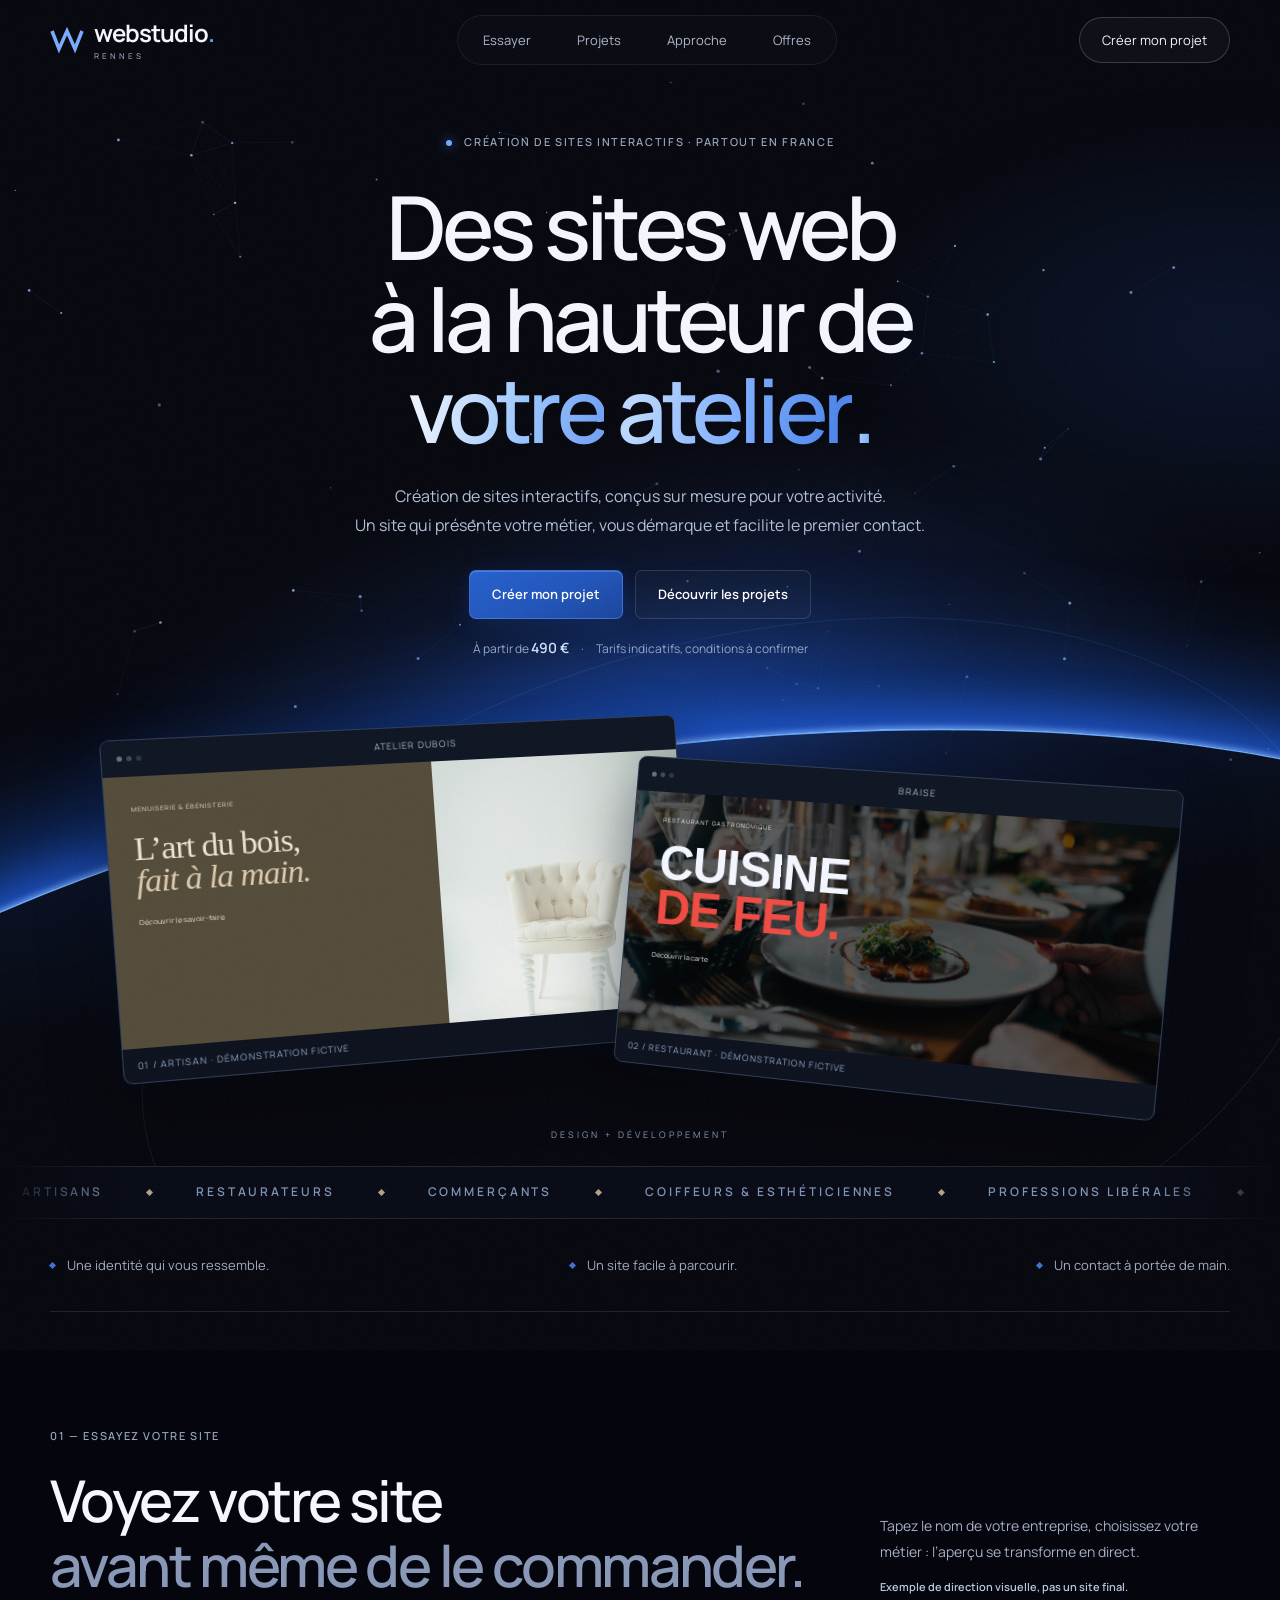
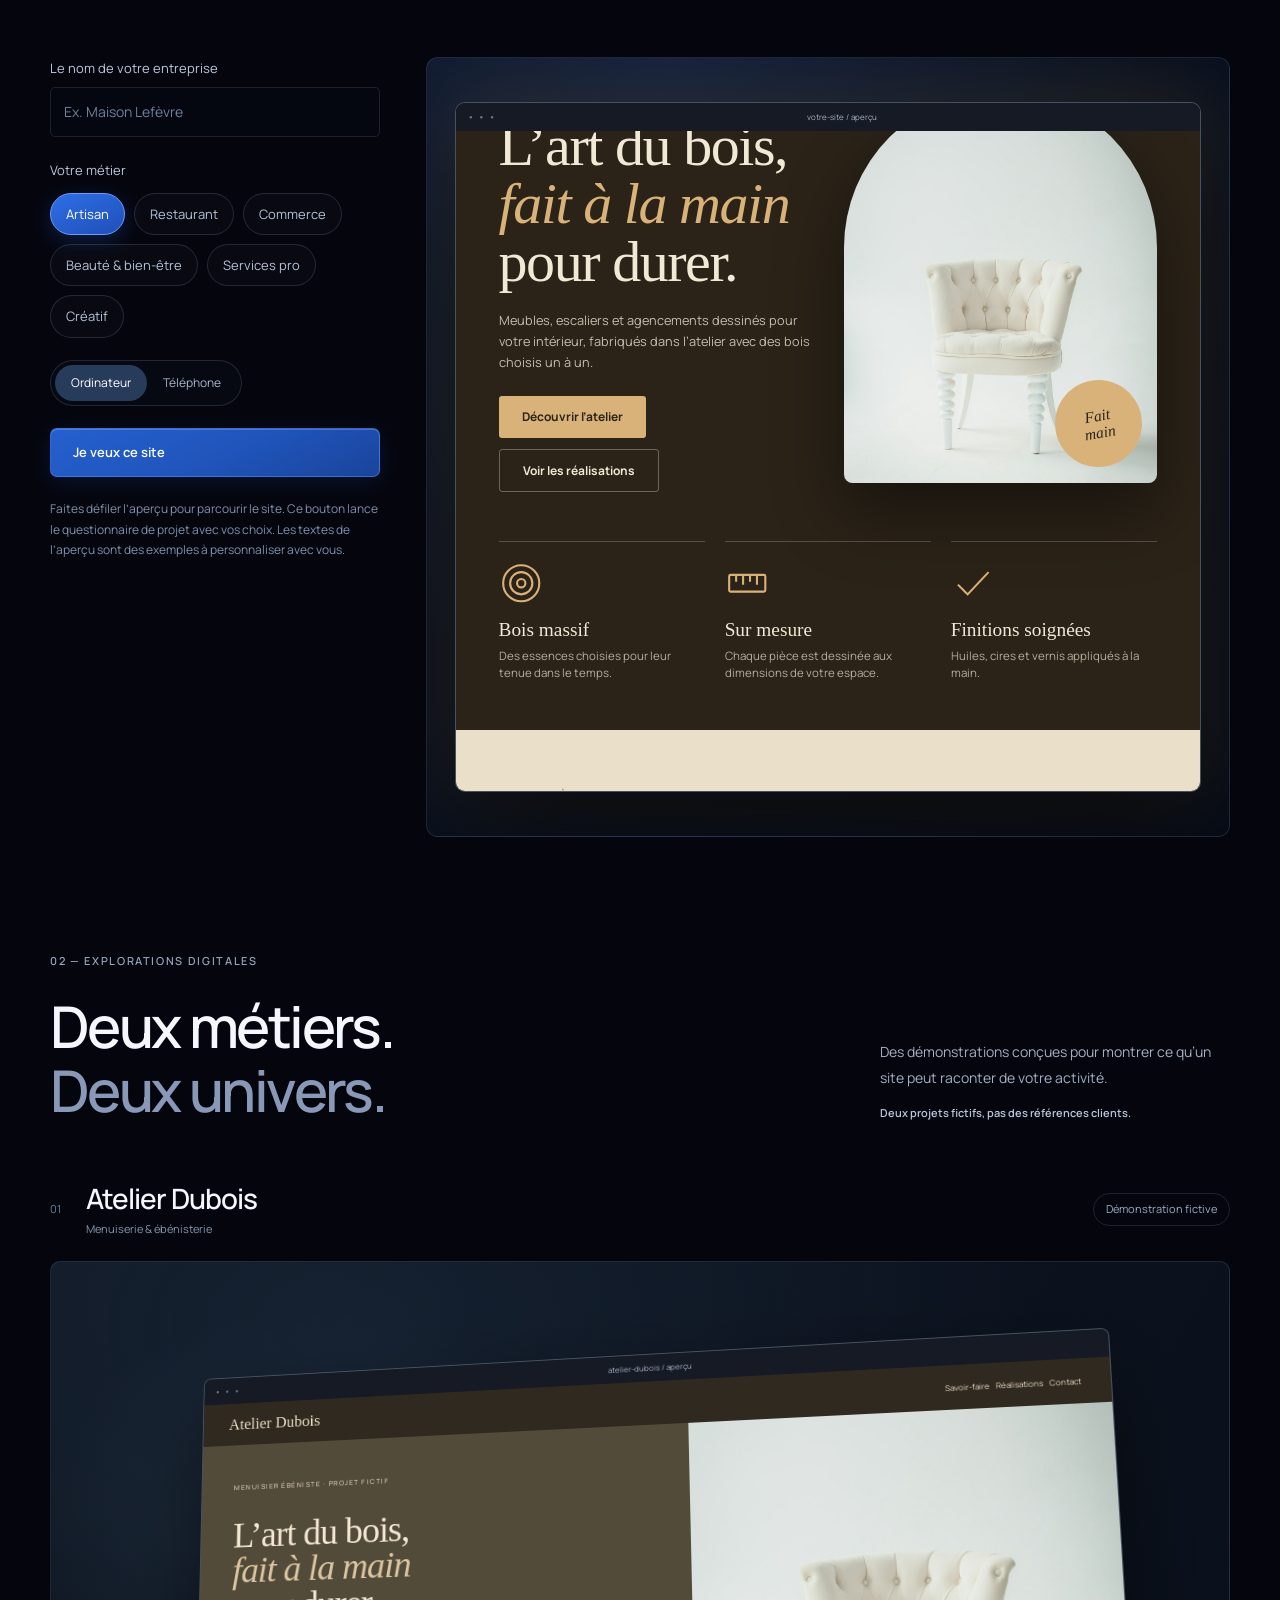
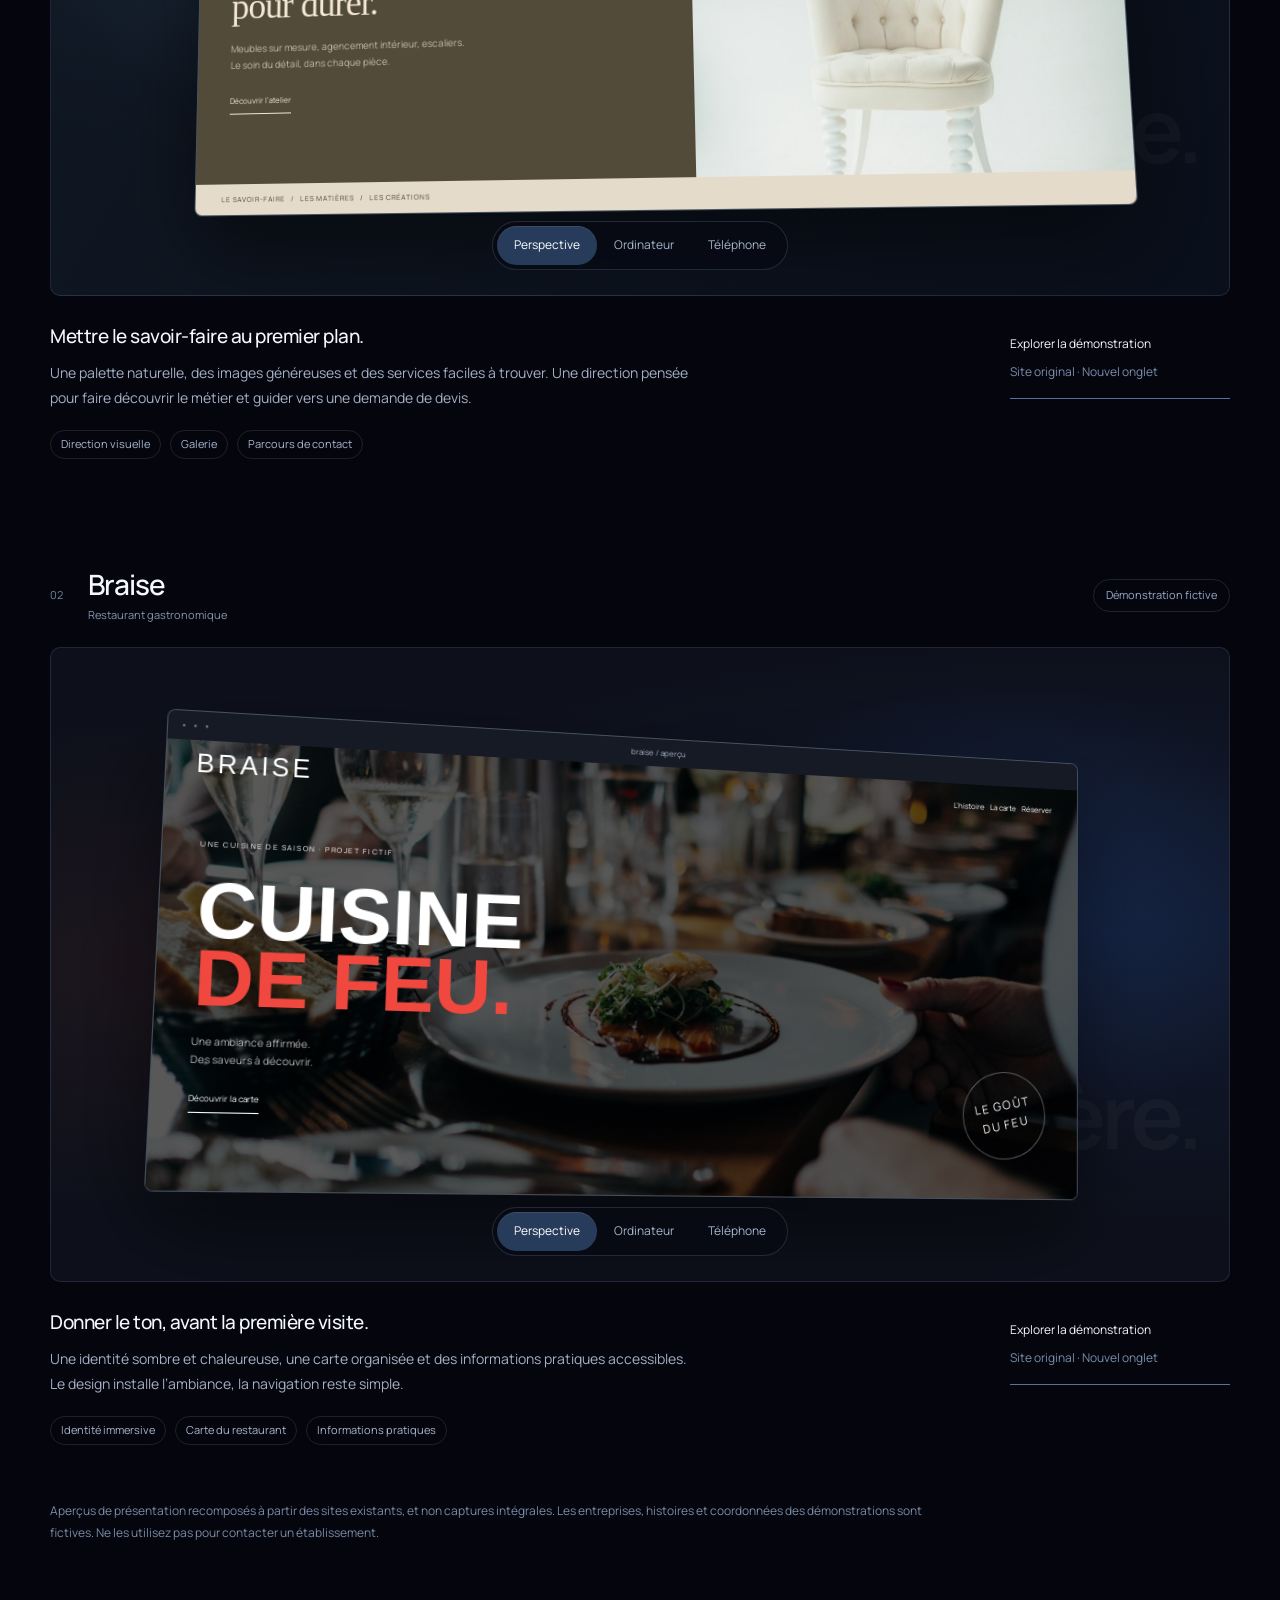
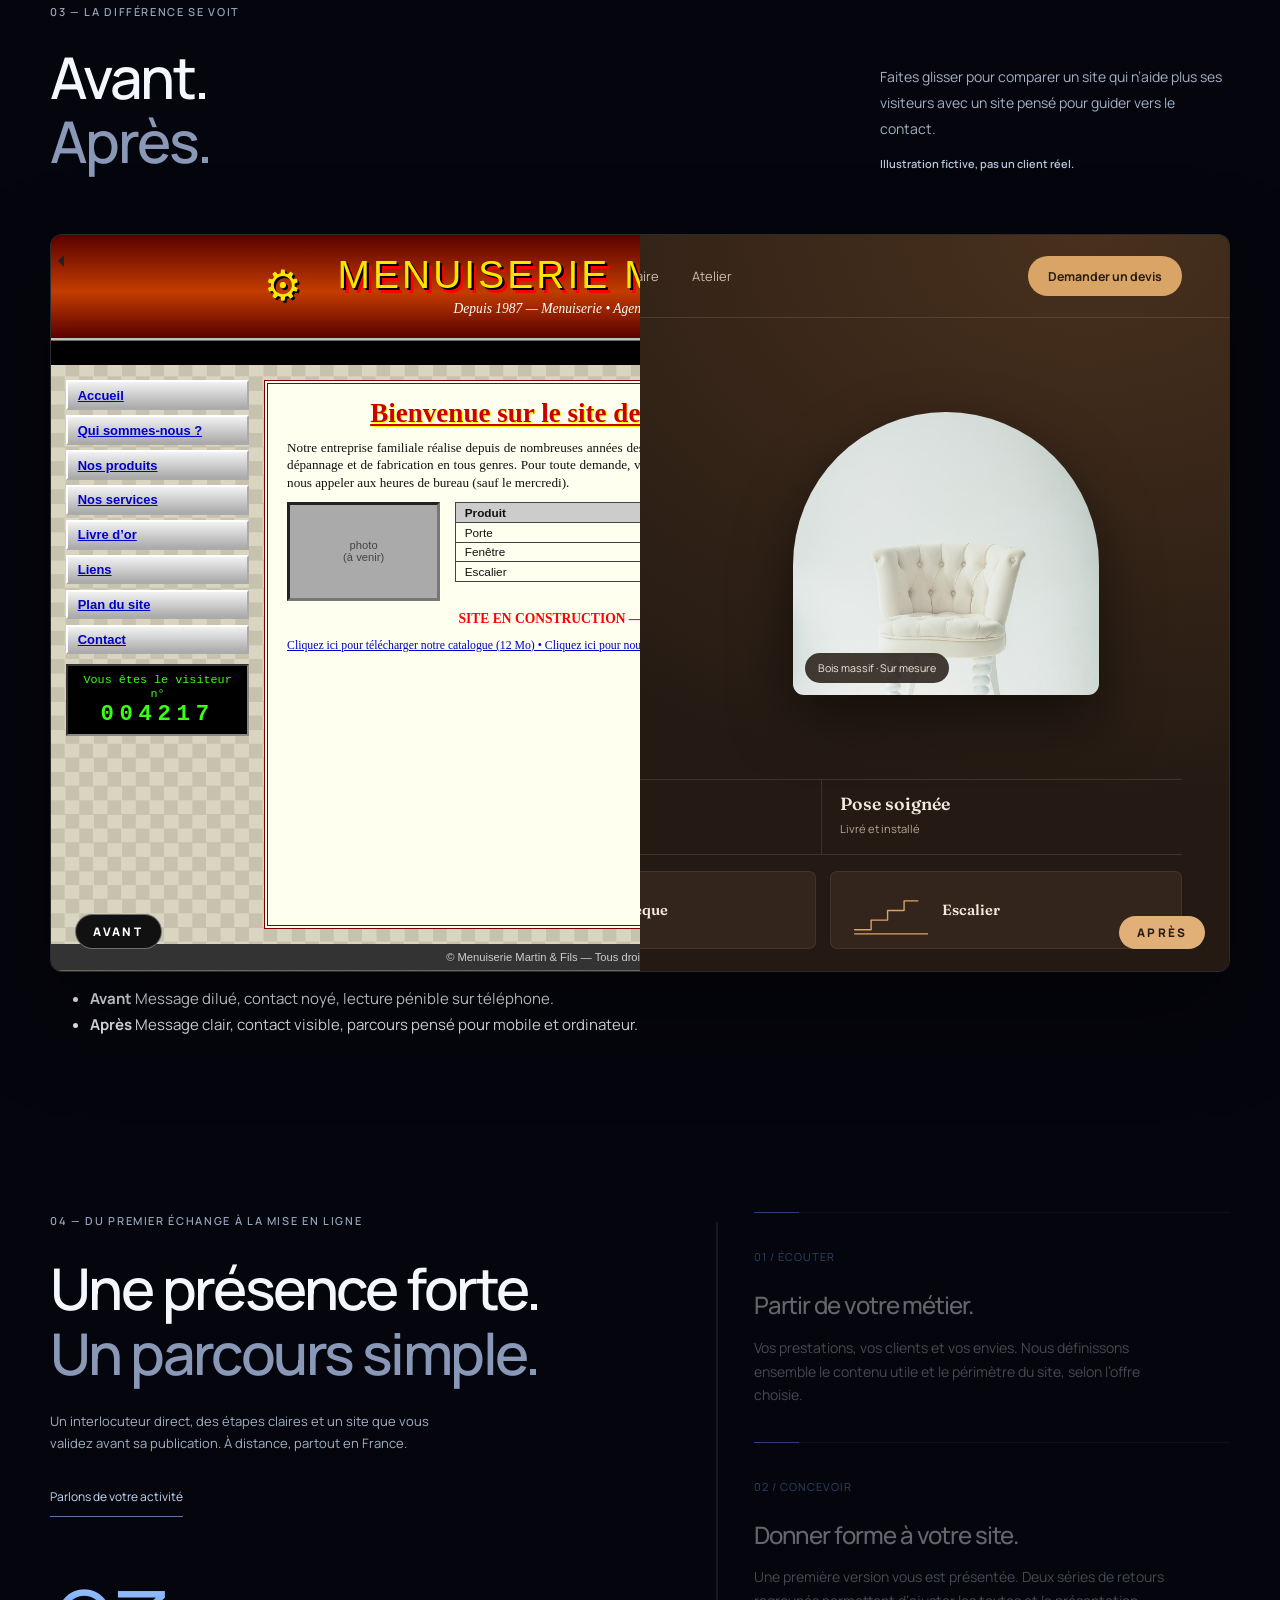
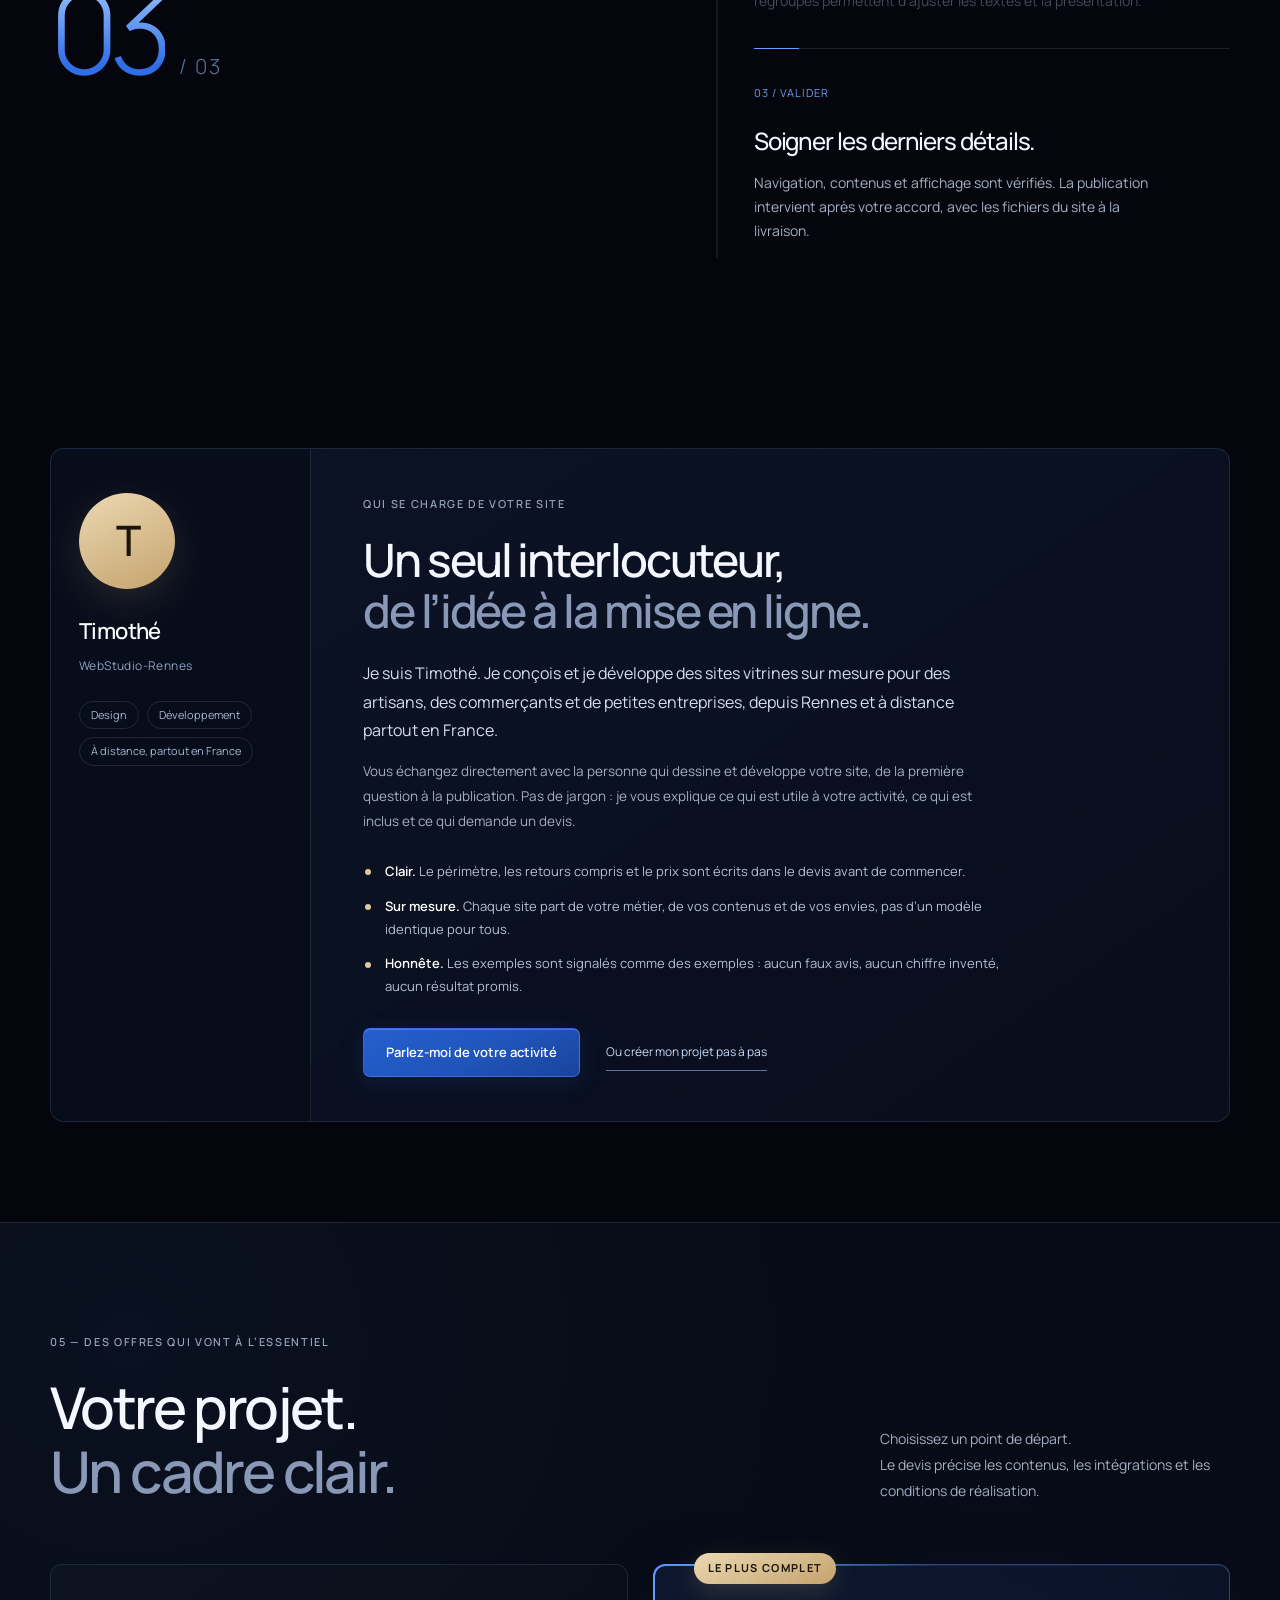
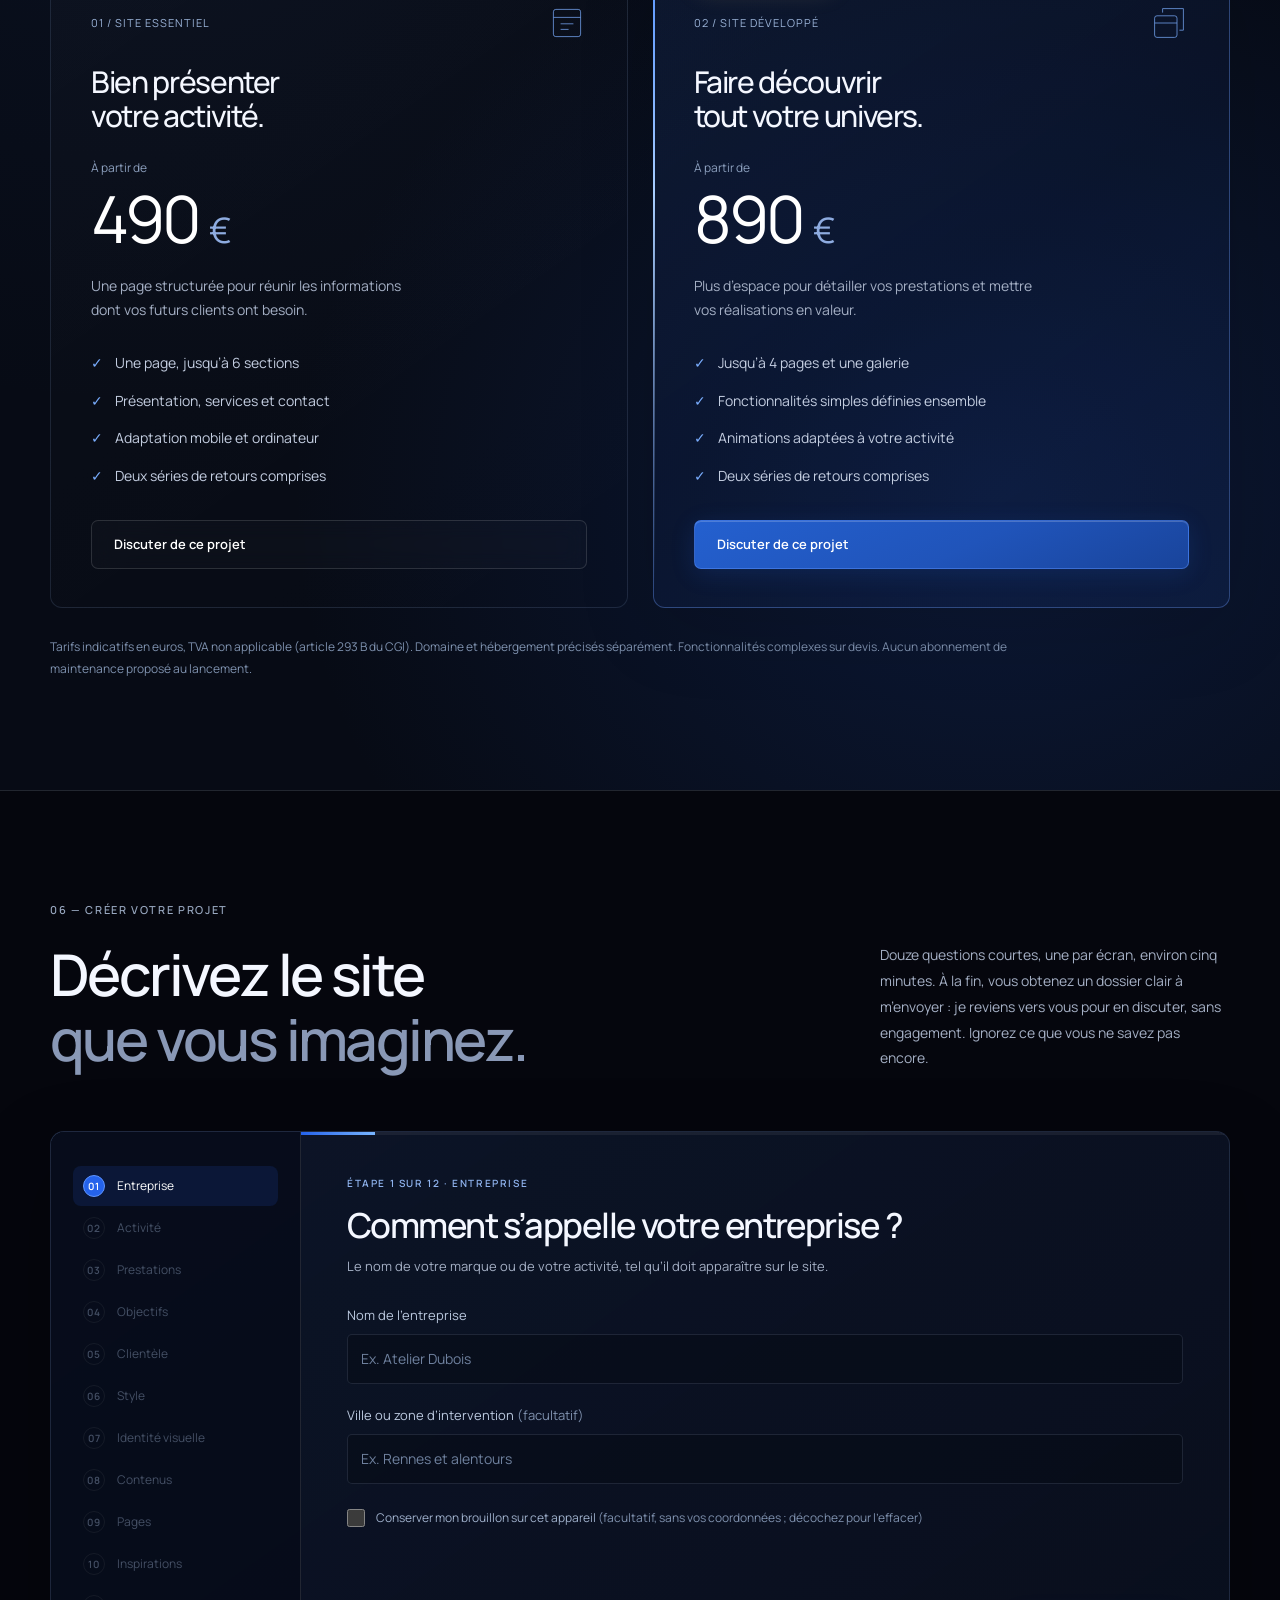
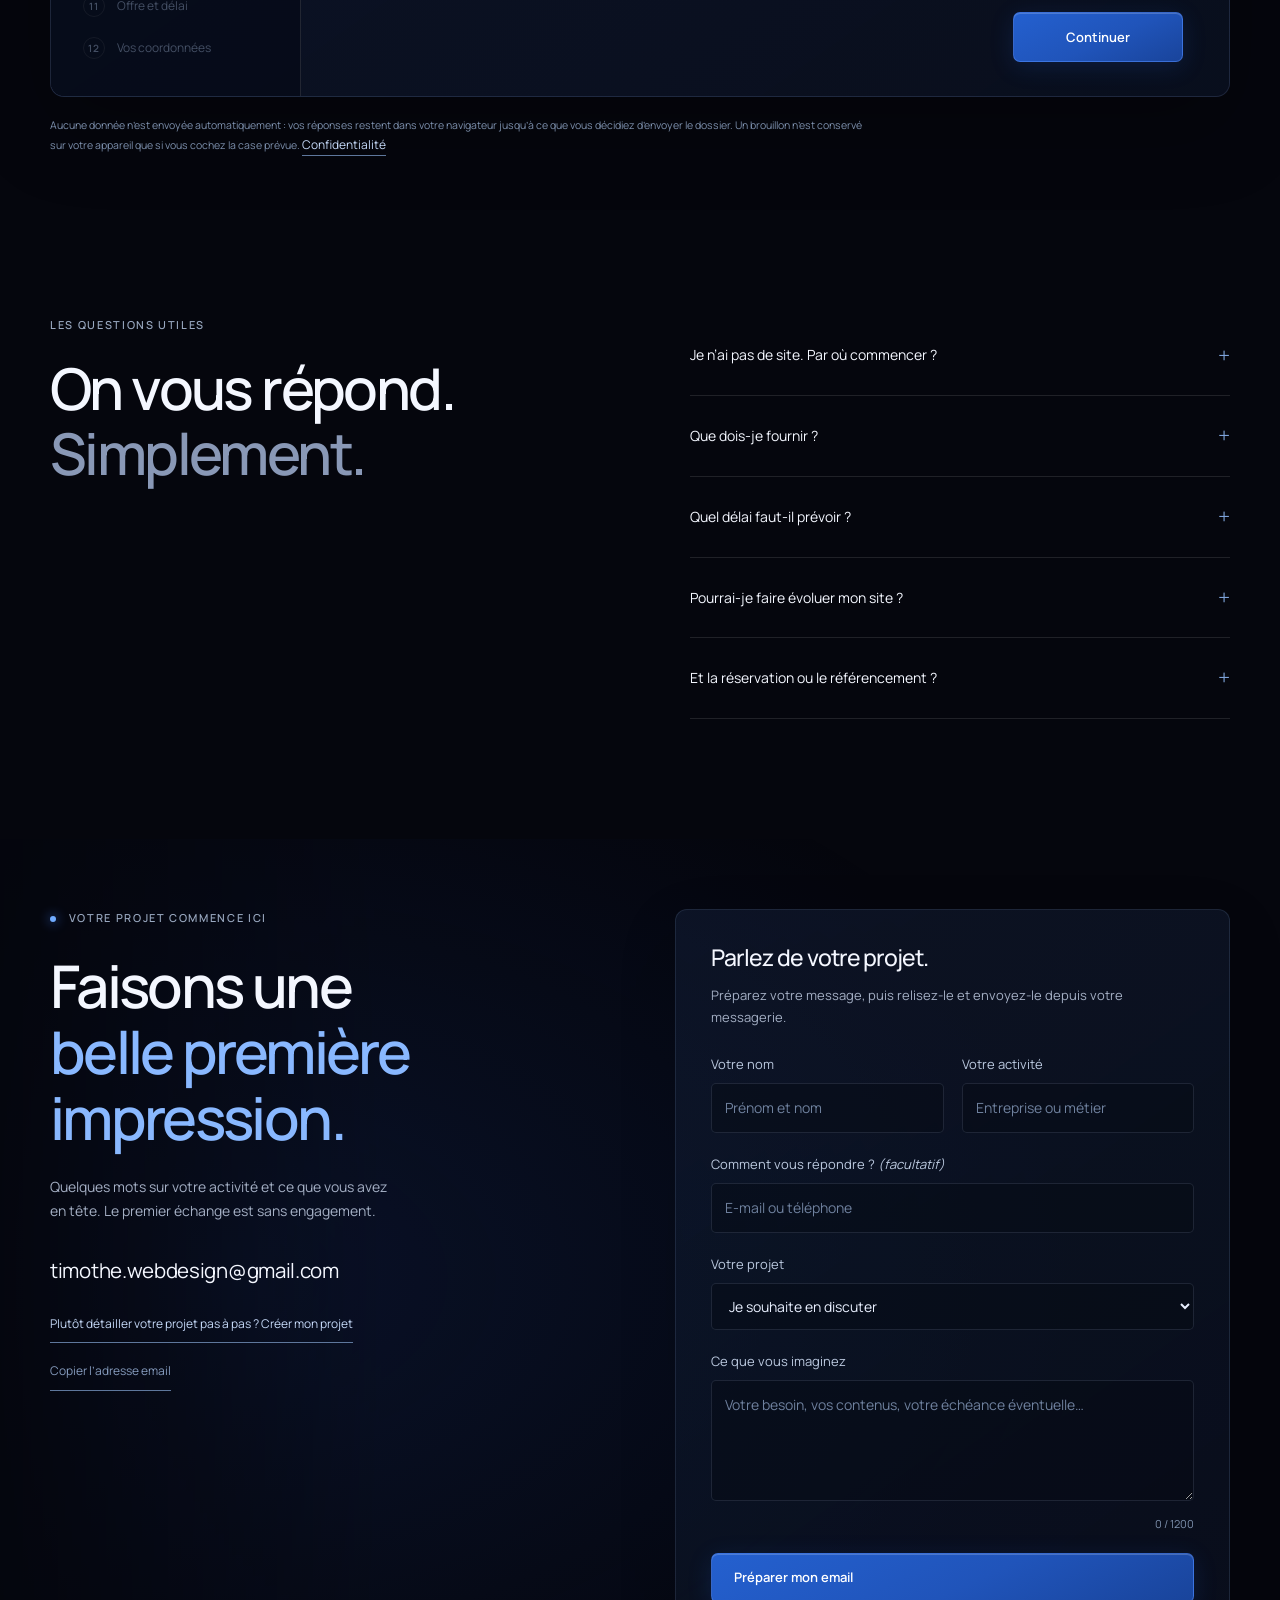
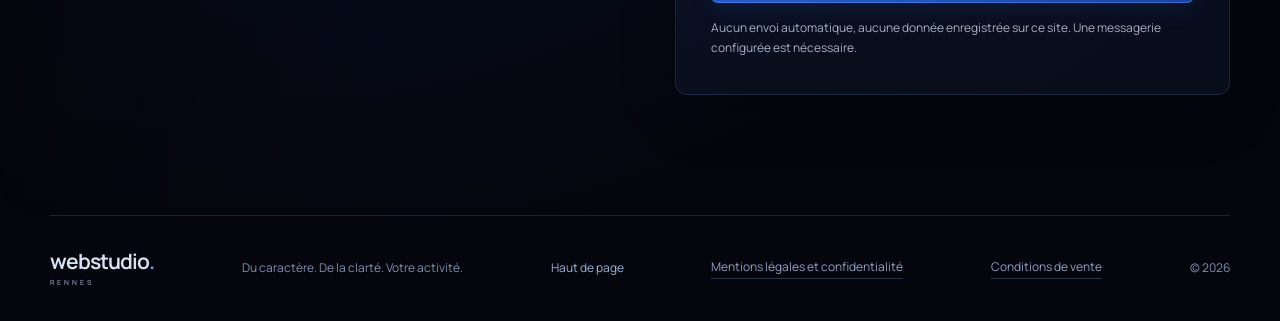
==== commit d22e6eb0: "Publish WebStudio-Rennes Midnight V12 at Pages root" ====
--- a/index.html
+++ b/index.html
@@ -1,1503 +1,182 @@
-﻿<!DOCTYPE html>
+<!doctype html>
 <html lang="fr">
 <head>
-    <meta charset="UTF-8">
-    <meta name="viewport" content="width=device-width, initial-scale=1.0">
-    <title>WebStudio Rennes — Création de sites web professionnels</title>
-    <link href="https://fonts.googleapis.com/css2?family=Cormorant+Garamond:ital,wght@0,300;0,400;0,600;0,700;1,300;1,400;1,600&family=Jost:wght@200;300;400;500&display=swap" rel="stylesheet">
-    <style>
-        :root {
-            --noir: #080808;
-            --noir-2: #0e0e0e;
-            --noir-3: #141414;
-            --noir-4: #1c1c1c;
-            --or: #c9a84c;
-            --or-light: #e2c47a;
-            --or-dark: #a07830;
-            --or-pale: rgba(201,168,76,0.08);
-            --blanc: #f5f0e8;
-            --gris: #888070;
-            --gris-light: rgba(245,240,232,0.45);
-        }
+  <meta charset="utf-8"><meta name="viewport" content="width=device-width,initial-scale=1">
+  <title>WebStudio-Rennes — Des sites web à la hauteur de votre activité</title>
+  <meta name="description" content="Création de sites interactifs sur mesure pour artisans, commerces et petites entreprises partout en France. Essayez votre site en direct, offres à partir de 490 €.">
+  <!-- Version publique : retirer noindex, ajouter <link rel="canonical">, og:url, og:image (1200x630) et une image de partage ; garder le reste. -->
+  <meta name="robots" content="index,follow,max-image-preview:large"><meta name="theme-color" content="#05060d"><meta name="color-scheme" content="dark">
+  <meta property="og:type" content="website"><meta property="og:locale" content="fr_FR"><meta property="og:title" content="WebStudio-Rennes — Des sites web à la hauteur de votre activité"><meta property="og:description" content="Sites vitrines personnalisés pour artisans, commerces et petites entreprises. Offres à partir de 490 €."><meta name="twitter:card" content="summary_large_image"><link rel="canonical" href="https://webstudio-rennes.github.io/WebStudio-Rennes/"><meta property="og:url" content="https://webstudio-rennes.github.io/WebStudio-Rennes/"><meta property="og:site_name" content="WebStudio-Rennes"><meta property="og:image" content="https://webstudio-rennes.github.io/WebStudio-Rennes/assets/og-image.jpg"><meta property="og:image:width" content="1200"><meta property="og:image:height" content="630"><meta property="og:image:alt" content="WebStudio-Rennes : sites interactifs sur mesure pour artisans, commerces et petites entreprises">
+  <link rel="icon" href="assets/mark.svg" type="image/svg+xml"><link rel="icon" href="favicon.ico" sizes="32x32"><link rel="apple-touch-icon" href="assets/apple-touch-icon.png"><link rel="stylesheet" href="style.css"><link rel="stylesheet" href="wow.css?v=8"><link rel="stylesheet" href="studio.css?v=6"><link rel="stylesheet" href="projet.css?v=6">
+  <script src="app.js?v=20261114-v8" defer></script>
+  <script src="studio.js?v=6" defer></script>
+  <script src="wow.js?v=6" defer></script>
+  <script src="config.js?v=9"></script>
 
-        * { margin: 0; padding: 0; box-sizing: border-box; }
-        html { scroll-behavior: smooth; }
-
-        body {
-            font-family: 'Jost', sans-serif;
-            background: var(--noir);
-            color: var(--blanc);
-            overflow-x: hidden;
-        }
-
-        body::before {
-            content: '';
-            position: fixed;
-            inset: 0;
-            background-image: url("data:image/svg+xml,%3Csvg viewBox='0 0 256 256' xmlns='http://www.w3.org/2000/svg'%3E%3Cfilter id='noise'%3E%3CfeTurbulence type='fractalNoise' baseFrequency='0.9' numOctaves='4' stitchTiles='stitch'/%3E%3C/filter%3E%3Crect width='100%25' height='100%25' filter='url(%23noise)' opacity='0.04'/%3E%3C/svg%3E");
-            pointer-events: none;
-            z-index: 1000;
-            opacity: 0.4;
-        }
-
-        ::-webkit-scrollbar { width: 3px; }
-        ::-webkit-scrollbar-track { background: var(--noir); }
-        ::-webkit-scrollbar-thumb { background: var(--or); }
-
-        /* NAV */
-        nav {
-            position: fixed;
-            top: 0; left: 0; right: 0;
-            z-index: 500;
-            display: flex;
-            justify-content: space-between;
-            align-items: center;
-            padding: 28px 70px;
-            transition: all 0.4s ease;
-        }
-
-        nav.scrolled {
-            background: rgba(8,8,8,0.95);
-            backdrop-filter: blur(20px);
-            padding: 18px 70px;
-            border-bottom: 1px solid rgba(201,168,76,0.12);
-        }
-
-        .nav-logo {
-            font-family: 'Cormorant Garamond', serif;
-            font-size: 20px;
-            font-weight: 600;
-            letter-spacing: 3px;
-            text-transform: uppercase;
-            color: var(--blanc);
-            text-decoration: none;
-            cursor: pointer;
-        }
-
-        .nav-logo span { color: var(--or); }
-
-        .nav-links {
-            display: flex;
-            gap: 44px;
-            list-style: none;
-            align-items: center;
-        }
-
-        .nav-links a {
-            color: var(--gris-light);
-            text-decoration: none;
-            font-size: 11px;
-            font-weight: 400;
-            letter-spacing: 2.5px;
-            text-transform: uppercase;
-            transition: color 0.3s;
-            cursor: pointer;
-        }
-
-        .nav-links a:hover { color: var(--or); }
-
-        .nav-cta {
-            border: 1px solid var(--or) !important;
-            color: var(--or) !important;
-            padding: 10px 24px;
-            transition: all 0.3s !important;
-        }
-
-        .nav-cta:hover {
-            background: var(--or) !important;
-            color: var(--noir) !important;
-        }
-
-        /* PAGES */
-        .page { display: none; }
-        .page.active { display: block; }
-
-        /* HERO */
-        .hero {
-            min-height: 100vh;
-            display: flex;
-            align-items: center;
-            position: relative;
-            overflow: hidden;
-            padding: 0 70px;
-        }
-
-        .hero-bg {
-            position: absolute;
-            inset: 0;
-            background: url('https://images.unsplash.com/photo-1547658719-da2b51169166?w=1800&q=80') center/cover no-repeat;
-            opacity: 0.1;
-        }
-
-        .hero-overlay {
-            position: absolute;
-            inset: 0;
-            background:
-                linear-gradient(to right, rgba(8,8,8,0.98) 40%, rgba(8,8,8,0.65) 100%),
-                radial-gradient(ellipse 70% 80% at 70% 50%, rgba(201,168,76,0.05) 0%, transparent 70%);
-        }
-
-        .hero-line {
-            position: absolute;
-            left: 70px;
-            top: 0; bottom: 0;
-            width: 1px;
-            background: linear-gradient(to bottom, transparent, rgba(201,168,76,0.4), transparent);
-        }
-
-        .hero-content {
-            position: relative;
-            z-index: 2;
-            max-width: 780px;
-            padding-left: 50px;
-        }
-
-        .hero-eyebrow {
-            display: flex;
-            align-items: center;
-            gap: 16px;
-            margin-bottom: 44px;
-            animation: fadeUp 1s ease both;
-        }
-
-        .hero-eyebrow-line { width: 50px; height: 1px; background: var(--or); }
-
-        .hero-eyebrow span {
-            font-size: 11px;
-            letter-spacing: 4px;
-            text-transform: uppercase;
-            color: var(--or);
-            font-weight: 300;
-        }
-
-        .hero h1 {
-            font-family: 'Cormorant Garamond', serif;
-            font-size: clamp(58px, 7vw, 94px);
-            font-weight: 300;
-            line-height: 1.02;
-            margin-bottom: 32px;
-            animation: fadeUp 1s 0.15s ease both;
-        }
-
-        .hero h1 em { font-style: italic; color: var(--or); font-weight: 300; }
-        .hero h1 strong { font-weight: 700; display: block; }
-
-        .hero-desc {
-            font-size: 16px;
-            font-weight: 300;
-            color: var(--gris-light);
-            line-height: 1.85;
-            max-width: 480px;
-            margin-bottom: 52px;
-            animation: fadeUp 1s 0.25s ease both;
-            letter-spacing: 0.3px;
-        }
-
-        .hero-actions {
-            display: flex;
-            gap: 20px;
-            align-items: center;
-            animation: fadeUp 1s 0.35s ease both;
-        }
-
-        .btn-gold {
-            background: var(--or);
-            color: var(--noir);
-            padding: 16px 40px;
-            font-family: 'Jost', sans-serif;
-            font-size: 11px;
-            font-weight: 500;
-            letter-spacing: 3px;
-            text-transform: uppercase;
-            text-decoration: none;
-            display: inline-block;
-            transition: all 0.3s;
-            border: 1px solid var(--or);
-            cursor: pointer;
-        }
-
-        .btn-gold:hover { background: transparent; color: var(--or); }
-
-        .btn-outline {
-            border: 1px solid rgba(201,168,76,0.35);
-            color: var(--or-light);
-            padding: 16px 40px;
-            font-family: 'Jost', sans-serif;
-            font-size: 11px;
-            font-weight: 400;
-            letter-spacing: 3px;
-            text-transform: uppercase;
-            text-decoration: none;
-            display: inline-block;
-            transition: all 0.3s;
-            cursor: pointer;
-        }
-
-        .btn-outline:hover { border-color: var(--or); color: var(--or); }
-
-        .hero-stats {
-            position: absolute;
-            right: 70px;
-            bottom: 80px;
-            z-index: 2;
-            display: flex;
-            flex-direction: column;
-            gap: 32px;
-            animation: fadeUp 1s 0.5s ease both;
-        }
-
-        .hero-stat { text-align: right; }
-
-        .hero-stat-num {
-            font-family: 'Cormorant Garamond', serif;
-            font-size: 42px;
-            font-weight: 600;
-            color: var(--or);
-            line-height: 1;
-        }
-
-        .hero-stat-label {
-            font-size: 10px;
-            letter-spacing: 2px;
-            text-transform: uppercase;
-            color: var(--gris-light);
-            margin-top: 4px;
-        }
-
-        .hero-scroll {
-            position: absolute;
-            bottom: 40px;
-            left: 120px;
-            z-index: 2;
-            display: flex;
-            align-items: center;
-            gap: 14px;
-            animation: fadeUp 1s 0.6s ease both;
-        }
-
-        .hero-scroll-dot {
-            width: 6px; height: 6px;
-            border: 1px solid var(--or);
-            border-radius: 50%;
-            animation: pulse 2s infinite;
-        }
-
-        .hero-scroll span {
-            font-size: 10px;
-            letter-spacing: 3px;
-            text-transform: uppercase;
-            color: var(--gris);
-        }
-
-        @keyframes pulse {
-            0%, 100% { transform: scale(1); opacity: 1; }
-            50% { transform: scale(1.5); opacity: 0.4; }
-        }
-
-        @keyframes fadeUp {
-            from { opacity: 0; transform: translateY(32px); }
-            to { opacity: 1; transform: translateY(0); }
-        }
-
-        /* SECTIONS */
-        .section { padding: 120px 70px; }
-
-        .section-label {
-            display: flex;
-            align-items: center;
-            gap: 14px;
-            font-size: 10px;
-            letter-spacing: 4px;
-            text-transform: uppercase;
-            color: var(--or);
-            margin-bottom: 18px;
-            font-weight: 300;
-        }
-
-        .section-label::before { content: ''; width: 30px; height: 1px; background: var(--or); }
-
-        .section-title {
-            font-family: 'Cormorant Garamond', serif;
-            font-size: clamp(36px, 4vw, 56px);
-            font-weight: 300;
-            line-height: 1.1;
-            max-width: 500px;
-        }
-
-        .section-title em { font-style: italic; color: var(--or); }
-
-        /* SERVICES */
-        .services-grid {
-            display: grid;
-            grid-template-columns: repeat(3, 1fr);
-            gap: 1px;
-            background: rgba(201,168,76,0.1);
-            margin-top: 60px;
-        }
-
-        .service-card {
-            background: var(--noir-2);
-            padding: 52px 40px;
-            position: relative;
-            overflow: hidden;
-            transition: background 0.4s;
-            display: flex;
-            flex-direction: column;
-        }
-
-        .service-card::after {
-            content: '';
-            position: absolute;
-            bottom: 0; left: 0;
-            width: 0; height: 1px;
-            background: linear-gradient(to right, var(--or), transparent);
-            transition: width 0.5s ease;
-        }
-
-        .service-card:hover { background: #0f0f0f; }
-        .service-card:hover::after { width: 100%; }
-
-        .service-num {
-            font-family: 'Cormorant Garamond', serif;
-            font-size: 12px;
-            color: var(--or);
-            letter-spacing: 2px;
-            margin-bottom: 28px;
-            opacity: 0.6;
-        }
-
-        .service-icon-wrap {
-            width: 50px; height: 50px;
-            border: 1px solid rgba(201,168,76,0.2);
-            display: flex;
-            align-items: center;
-            justify-content: center;
-            font-size: 22px;
-            margin-bottom: 26px;
-            transition: border-color 0.3s;
-        }
-
-        .service-card:hover .service-icon-wrap { border-color: var(--or); }
-
-        .service-card h3 {
-            font-family: 'Cormorant Garamond', serif;
-            font-size: 25px;
-            font-weight: 500;
-            margin-bottom: 12px;
-        }
-
-        .service-card p {
-            font-size: 13px;
-            font-weight: 300;
-            color: var(--gris-light);
-            line-height: 1.8;
-            margin-bottom: 26px;
-        }
-
-        .service-price {
-            font-family: 'Cormorant Garamond', serif;
-            font-size: 26px;
-            color: var(--or);
-            font-weight: 600;
-            margin-top: auto;
-        }
-
-        /* PROCESS */
-        .process-bg { background: var(--noir-2); border-top: 1px solid rgba(201,168,76,0.08); border-bottom: 1px solid rgba(201,168,76,0.08); }
-
-        .process-steps {
-            display: grid;
-            grid-template-columns: repeat(4, 1fr);
-            gap: 0;
-            margin-top: 70px;
-        }
-
-        .process-step {
-            padding: 0 40px;
-            border-right: 1px solid rgba(201,168,76,0.1);
-        }
-
-        .process-step:first-child { padding-left: 0; }
-        .process-step:last-child { border-right: none; padding-right: 0; }
-
-        .process-step-num {
-            font-family: 'Cormorant Garamond', serif;
-            font-size: 76px;
-            font-weight: 700;
-            color: rgba(201,168,76,0.08);
-            line-height: 1;
-            margin-bottom: 20px;
-        }
-
-        .process-step h3 {
-            font-family: 'Cormorant Garamond', serif;
-            font-size: 21px;
-            font-weight: 500;
-            margin-bottom: 12px;
-            color: var(--or-light);
-        }
-
-        .process-step p {
-            font-size: 13px;
-            font-weight: 300;
-            color: var(--gris-light);
-            line-height: 1.8;
-        }
-
-        /* TARIFS */
-        .tarifs-grid {
-            display: grid;
-            grid-template-columns: repeat(3, 1fr);
-            gap: 20px;
-            margin-top: 70px;
-        }
-
-        .tarif-card {
-            border: 1px solid rgba(201,168,76,0.15);
-            padding: 50px 38px;
-            position: relative;
-            transition: border-color 0.3s, transform 0.3s;
-            background: var(--noir-2);
-        }
-
-        .tarif-card:hover { border-color: var(--or); transform: translateY(-6px); }
-        .tarif-card.featured { border-color: var(--or); background: linear-gradient(135deg, #0e0e0e, #131108); }
-
-        .tarif-badge {
-            position: absolute;
-            top: -1px; right: 28px;
-            background: var(--or);
-            color: var(--noir);
-            font-size: 10px;
-            letter-spacing: 2px;
-            text-transform: uppercase;
-            padding: 6px 14px;
-            font-weight: 500;
-        }
-
-        .tarif-name {
-            font-size: 10px;
-            letter-spacing: 3px;
-            text-transform: uppercase;
-            color: var(--or);
-            margin-bottom: 20px;
-            font-weight: 300;
-        }
-
-        .tarif-price {
-            font-family: 'Cormorant Garamond', serif;
-            font-size: 54px;
-            font-weight: 600;
-            color: var(--blanc);
-            line-height: 1;
-            margin-bottom: 6px;
-        }
-
-        .tarif-price sup { font-size: 22px; vertical-align: super; color: var(--or); }
-
-        .tarif-period {
-            font-size: 12px;
-            color: var(--gris);
-            margin-bottom: 34px;
-            font-weight: 300;
-        }
-
-        .tarif-features {
-            list-style: none;
-            margin-bottom: 38px;
-        }
-
-        .tarif-features li {
-            font-size: 13px;
-            font-weight: 300;
-            color: var(--gris-light);
-            padding: 10px 0;
-            border-bottom: 1px solid rgba(255,255,255,0.05);
-            display: flex;
-            align-items: center;
-            gap: 10px;
-        }
-
-        .tarif-features li::before { content: '✦'; color: var(--or); font-size: 8px; flex-shrink: 0; }
-
-        /* CONTACT */
-        .contact-wrap {
-            padding: 160px 70px 100px;
-        }
-
-        .contact-grid {
-            display: grid;
-            grid-template-columns: 1fr 1.2fr;
-            gap: 100px;
-            align-items: start;
-        }
-
-        .contact-info h2 {
-            font-family: 'Cormorant Garamond', serif;
-            font-size: clamp(42px, 5vw, 68px);
-            font-weight: 300;
-            line-height: 1.05;
-            margin-bottom: 28px;
-        }
-
-        .contact-info h2 em { font-style: italic; color: var(--or); }
-
-        .contact-info > p {
-            font-size: 15px;
-            font-weight: 300;
-            color: var(--gris-light);
-            line-height: 1.85;
-            margin-bottom: 50px;
-        }
-
-        .contact-detail {
-            display: flex;
-            align-items: center;
-            gap: 20px;
-            margin-bottom: 24px;
-            padding-bottom: 24px;
-            border-bottom: 1px solid rgba(201,168,76,0.08);
-        }
-
-        .contact-detail:last-child { border-bottom: none; }
-
-        .contact-detail-icon {
-            width: 44px; height: 44px;
-            border: 1px solid rgba(201,168,76,0.2);
-            display: flex;
-            align-items: center;
-            justify-content: center;
-            font-size: 17px;
-            flex-shrink: 0;
-        }
-
-        .contact-detail-text strong {
-            display: block;
-            font-size: 10px;
-            letter-spacing: 2px;
-            text-transform: uppercase;
-            color: var(--or);
-            margin-bottom: 4px;
-            font-weight: 400;
-        }
-
-        .contact-detail-text span {
-            font-size: 14px;
-            font-weight: 300;
-            color: var(--gris-light);
-        }
-
-        .contact-form-wrap {
-            background: var(--noir-2);
-            border: 1px solid rgba(201,168,76,0.15);
-            padding: 56px 48px;
-        }
-
-        .contact-form-wrap h3 {
-            font-family: 'Cormorant Garamond', serif;
-            font-size: 28px;
-            font-weight: 400;
-            margin-bottom: 6px;
-        }
-
-        .contact-form-wrap > p {
-            font-size: 13px;
-            color: var(--gris);
-            margin-bottom: 38px;
-            font-weight: 300;
-        }
-
-        .form-row { display: grid; grid-template-columns: 1fr 1fr; gap: 16px; }
-
-        .form-field { margin-bottom: 20px; }
-
-        .form-field label {
-            display: block;
-            font-size: 10px;
-            letter-spacing: 2.5px;
-            text-transform: uppercase;
-            color: var(--or);
-            margin-bottom: 10px;
-            font-weight: 300;
-        }
-
-        .form-field input,
-        .form-field textarea,
-        .form-field select {
-            width: 100%;
-            background: transparent;
-            border: none;
-            border-bottom: 1px solid rgba(201,168,76,0.2);
-            padding: 12px 0;
-            color: var(--blanc);
-            font-family: 'Jost', sans-serif;
-            font-size: 14px;
-            font-weight: 300;
-            outline: none;
-            transition: border-color 0.3s;
-            -webkit-appearance: none;
-        }
-
-        .form-field input:focus,
-        .form-field textarea:focus,
-        .form-field select:focus { border-bottom-color: var(--or); }
-
-        .form-field select option { background: #1c1c1c; }
-        .form-field textarea { height: 100px; resize: none; }
-
-        .form-submit {
-            width: 100%;
-            background: var(--or);
-            color: var(--noir);
-            border: none;
-            padding: 18px;
-            font-family: 'Jost', sans-serif;
-            font-size: 11px;
-            font-weight: 500;
-            letter-spacing: 3px;
-            text-transform: uppercase;
-            cursor: pointer;
-            transition: all 0.3s;
-            margin-top: 14px;
-        }
-
-        .form-submit:hover { background: var(--or-light); }
-
-        /* FAQ */
-        .faq-item { border-bottom: 1px solid rgba(201,168,76,0.1); }
-
-        .faq-question {
-            width: 100%;
-            background: none;
-            border: none;
-            text-align: left;
-            padding: 26px 0;
-            display: flex;
-            justify-content: space-between;
-            align-items: center;
-            cursor: pointer;
-            color: var(--blanc);
-        }
-
-        .faq-question span {
-            font-family: 'Cormorant Garamond', serif;
-            font-size: 21px;
-            font-weight: 400;
-        }
-
-        .faq-icon { color: var(--or); font-size: 20px; transition: transform 0.3s; flex-shrink: 0; margin-left: 20px; }
-
-        .faq-answer { max-height: 0; overflow: hidden; transition: max-height 0.4s ease; }
-        .faq-answer.open { max-height: 200px; }
-
-        .faq-answer p {
-            font-size: 14px;
-            font-weight: 300;
-            color: var(--gris-light);
-            line-height: 1.85;
-            padding-bottom: 26px;
-        }
-
-        /* DIVIDER */
-        .or-divider {
-            display: flex;
-            align-items: center;
-            gap: 20px;
-            margin: 0 70px;
-        }
-
-        .or-divider-line { flex: 1; height: 1px; background: linear-gradient(to right, transparent, rgba(201,168,76,0.3), transparent); }
-        .or-divider-icon { color: var(--or); font-size: 12px; }
-
-        /* FOOTER */
-        footer {
-            border-top: 1px solid rgba(201,168,76,0.1);
-            padding: 44px 70px;
-            display: flex;
-            justify-content: space-between;
-            align-items: center;
-        }
-
-        .footer-logo {
-            font-family: 'Cormorant Garamond', serif;
-            font-size: 18px;
-            font-weight: 600;
-            letter-spacing: 3px;
-            text-transform: uppercase;
-        }
-
-        .footer-logo span { color: var(--or); }
-        footer p { font-size: 12px; color: var(--gris); font-weight: 300; letter-spacing: 0.5px; }
-
-        /* MOBILE */
-        @media (max-width: 768px) {
-            nav { padding: 16px 24px; }
-            nav.scrolled { padding: 12px 24px; }
-            .nav-links { display: none; }
-
-            /* Hamburger */
-            .hamburger {
-                display: flex;
-                flex-direction: column;
-                gap: 5px;
-                cursor: pointer;
-                padding: 4px;
-            }
-            .hamburger span {
-                width: 24px; height: 1.5px;
-                background: var(--or);
-                display: block;
-                transition: all 0.3s;
-            }
-
-            /* Mobile menu */
-            #mobile-menu {
-                position: fixed;
-                top: 56px; left: 0; right: 0;
-                background: rgba(8,8,8,0.98);
-                backdrop-filter: blur(20px);
-                border-bottom: 1px solid rgba(201,168,76,0.15);
-                flex-direction: column;
-                padding: 20px 24px;
-                gap: 0;
-                z-index: 99;
-                display: none;
-            }
-
-            #mobile-menu a {
-                color: var(--gris-light);
-                text-decoration: none;
-                font-size: 13px;
-                letter-spacing: 2px;
-                text-transform: uppercase;
-                padding: 16px 0;
-                border-bottom: 1px solid rgba(201,168,76,0.08);
-                display: block;
-                transition: color 0.3s;
-                cursor: pointer;
-            }
-
-            #mobile-menu a:last-child {
-                border-bottom: none;
-                color: var(--or);
-                margin-top: 8px;
-            }
-
-            #mobile-menu a:hover { color: var(--or); }
-
-            /* Hero mobile */
-            .hero { padding: 0 20px !important; min-height: 100svh !important; }
-            .hero-content { padding-left: 0 !important; max-width: 100% !important; padding-top: 80px !important; }
-            .hero h1 { font-size: 50px !important; line-height: 1.0 !important; }
-            .hero-desc { font-size: 14px !important; max-width: 100% !important; }
-            .hero-actions { flex-direction: column !important; gap: 10px !important; width: 100% !important; }
-            .btn-gold, .btn-outline { text-align: center !important; padding: 14px 20px !important; font-size: 10px !important; width: 100% !important; display: block !important; box-sizing: border-box !important; }
-            .hero-stats { display: none !important; }
-            .hero-scroll { display: none !important; }
-            .hero-line { display: none !important; }
-
-            /* SECTIONS */
-            .section { padding: 60px 20px !important; }
-            .section-title { font-size: 32px !important; max-width: 100% !important; }
-
-            /* SERVICES — FORCE 1 COLONNE */
-            .services-grid { grid-template-columns: 1fr !important; }
-            .service-card { padding: 28px 20px !important; }
-            .service-card h3 { font-size: 20px !important; }
-
-            /* PROCESS */
-            .process-steps { grid-template-columns: 1fr !important; gap: 0 !important; margin-top: 40px !important; }
-            .process-step { padding: 20px 0 20px 18px !important; border-right: none !important; border-left: 1px solid rgba(201,168,76,0.2) !important; border-bottom: 1px solid rgba(201,168,76,0.05) !important; }
-            .process-step:last-child { border-bottom: none !important; }
-            .process-step-num { font-size: 44px !important; margin-bottom: 8px !important; }
-
-            /* TARIFS */
-            .tarifs-grid { grid-template-columns: 1fr !important; gap: 14px !important; }
-            .tarif-card { padding: 30px 20px !important; }
-            .tarif-price { font-size: 44px !important; }
-
-            /* RÉALISATIONS — empile les colonnes */
-            .real-card { grid-template-columns: 1fr !important; }
-
-            /* CONTACT */
-            .contact-wrap { padding: 90px 20px 50px !important; }
-            .contact-grid { grid-template-columns: 1fr !important; gap: 36px !important; }
-            .contact-form-wrap { padding: 28px 18px !important; }
-            .form-row { grid-template-columns: 1fr !important; }
-            .contact-info h2 { font-size: 34px !important; }
-
-            /* FAQ */
-            .faq-question span { font-size: 15px !important; }
-            #tab-faq, #tab-contact { padding: 12px 12px !important; font-size: 9px !important; letter-spacing: 1px !important; }
-
-            /* FOOTER */
-            footer { flex-direction: column !important; text-align: center !important; padding: 24px 20px !important; gap: 6px !important; }
-            .footer-logo { font-size: 15px !important; }
-            footer p { font-size: 11px !important; }
-        }
-
-        @media (min-width: 769px) {
-            .hamburger { display: none !important; }
-            #mobile-menu { display: none !important; }
-        }
-
-        /* Reveal */
-        .reveal {
-            opacity: 0;
-            transform: translateY(30px);
-            transition: opacity 0.7s ease, transform 0.7s ease;
-        }
-
-        .reveal.visible { opacity: 1; transform: translateY(0); }
-    </style>
+<script src="projet.js?v=8" defer></script>
 </head>
 <body>
+<a class="skip" href="#contenu">Aller au contenu</a>
+<div class="progress" aria-hidden="true"></div>
+<header class="header">
+  <a class="brand" href="#contenu" aria-label="WebStudio-Rennes, accueil"><svg viewBox="0 0 34 32" aria-hidden="true"><path d="M2 7 9 25 17 7 25 25 32 7" fill="none" stroke="currentColor" stroke-width="3.5"/></svg><span>webstudio<span class="brand-dot">.</span><small>RENNES</small></span></a>
+  <nav aria-label="Navigation principale"><a href="#studio" data-nav="studio">Essayer</a><a href="#projets" data-nav="projets">Projets</a><a href="#approche" data-nav="approche">Approche</a><a href="#offres" data-nav="offres">Offres</a></nav>
+  <a class="nav-contact" href="#projet">Créer mon projet</a>
+</header>
+<main id="contenu">
+<section class="hero" aria-labelledby="hero-title">
+  <div class="hero-atmosphere" aria-hidden="true"><canvas class="stars"></canvas><div class="aurora aurora-one"></div><div class="aurora aurora-two"></div><div class="horizon"></div><div class="orbit-line"></div></div>
+  <div class="hero-copy">
+    <p class="eyebrow intro-item"><span class="signal" aria-hidden="true"></span> CRÉATION DE SITES INTERACTIFS · PARTOUT EN FRANCE</p>
+    <h1 id="hero-title" aria-label="Des sites web à la hauteur de votre activité."><span class="title-line">Des sites web</span><span class="title-line">à la hauteur de</span><span class="title-line"><span class="lum">votre</span> <span class="lum rot" data-words="activité|atelier|restaurant|commerce|cabinet|projet">activité</span><span class="lum">.</span></span></h1>
+    <p class="hero-description intro-item">Création de sites interactifs, conçus sur mesure pour votre activité.<br class="desktop-break"> Un site qui présente votre métier, vous démarque et facilite le premier contact.</p>
+    <div class="hero-actions intro-item"><a class="button primary" href="#projet">Créer mon projet</a><a class="button secondary" href="#projets">Découvrir les projets</a></div>
+    <p class="hero-price intro-item">À partir de <strong>490 €</strong> <span>·</span> Tarifs indicatifs, conditions à confirmer</p>
+  </div>
+  <div class="hero-showcase" aria-label="Présentation des deux projets fictifs">
+    <a href="#atelier" class="hero-window hero-atelier" aria-label="Découvrir la présentation du projet fictif Atelier Dubois"><div class="window-bar"><i aria-hidden="true"></i><span>ATELIER DUBOIS</span><b aria-hidden="true"></b></div><div class="mini-atelier"><div><small>MENUISERIE & ÉBÉNISTERIE</small><strong>L’art du bois,<br><em>fait à la main.</em></strong><span>Découvrir le savoir-faire</span></div><img src="assets/atelier.jpg" alt="" width="1000" height="1502" fetchpriority="high"></div><span class="window-caption">01 / ARTISAN · DÉMONSTRATION FICTIVE</span></a>
+    <a href="#braise" class="hero-window hero-braise" aria-label="Découvrir la présentation du projet fictif Braise"><div class="window-bar"><i aria-hidden="true"></i><span>BRAISE</span><b aria-hidden="true"></b></div><div class="mini-braise"><img src="assets/braise.jpg" alt="" width="1200" height="800"><div><small>RESTAURANT GASTRONOMIQUE</small><strong>Cuisine<br><em>de feu.</em></strong><span>Découvrir la carte</span></div></div><span class="window-caption">02 / RESTAURANT · DÉMONSTRATION FICTIVE</span></a>
+    <span class="showcase-axis" aria-hidden="true">DESIGN + DÉVELOPPEMENT</span>
+  </div>
+</section>
+<div class="marquee" aria-label="Pour tous les métiers : artisans, restaurateurs, commerçants, coiffeurs et esthéticiennes, professions libérales, créatifs, associations, coachs">
+  <div class="marquee-track" aria-hidden="true"><span>Artisans</span><span>Restaurateurs</span><span>Commerçants</span><span>Coiffeurs &amp; esthéticiennes</span><span>Professions libérales</span><span>Créatifs</span><span>Associations</span><span>Coachs</span><span>Artisans</span><span>Restaurateurs</span><span>Commerçants</span><span>Coiffeurs &amp; esthéticiennes</span><span>Professions libérales</span><span>Créatifs</span><span>Associations</span><span>Coachs</span></div>
+</div>
+<div class="intent-strip wrap"><span>Une identité qui vous ressemble.</span><span>Un site facile à parcourir.</span><span>Un contact à portée de main.</span></div>
 
-    <nav id="navbar">
-        <div class="nav-logo" onclick="showPage('accueil')">Web<span>Studio</span> · Rennes</div>
-        <ul class="nav-links">
-            <li><a onclick="showPage('accueil')">Accueil</a></li>
-            <li><a onclick="showPage('services')">Services</a></li>
-            <li><a onclick="showPage('process')">Comment ça marche</a></li>
-            <li><a onclick="showPage('tarifs')">Tarifs</a></li>
-            <li><a onclick="showPage('contact')" class="nav-cta">Devis gratuit</a></li>
-        </ul>
-        <div class="hamburger" id="hamburger">
-            <span></span><span></span><span></span>
+<section class="studio wrap" id="studio" aria-labelledby="studio-title">
+  <div class="section-heading"><div><p class="eyebrow">01 — ESSAYEZ VOTRE SITE</p><h2 id="studio-title">Voyez votre site<br><span>avant même de le commander.</span></h2></div><p>Tapez le nom de votre entreprise, choisissez votre métier : l’aperçu se transforme en direct.<strong>Exemple de direction visuelle, pas un site final.</strong></p></div>
+  <div class="studio-grid" data-reveal>
+    <div class="studio-controls">
+      <p class="studio-for" hidden></p>
+      <div class="field"><label for="studio-name">Le nom de votre entreprise</label><input id="studio-name" maxlength="34" autocomplete="off" placeholder="Ex. Maison Lefèvre" enterkeyhint="done"></div>
+      <fieldset class="chips"><legend>Votre métier</legend>
+        <label><input type="radio" name="metier" value="artisan" checked><span>Artisan</span></label>
+        <label><input type="radio" name="metier" value="restaurant"><span>Restaurant</span></label>
+        <label><input type="radio" name="metier" value="commerce"><span>Commerce</span></label>
+        <label><input type="radio" name="metier" value="beaute"><span>Beauté &amp; bien-être</span></label>
+        <label><input type="radio" name="metier" value="pro"><span>Services pro</span></label>
+        <label><input type="radio" name="metier" value="creatif"><span>Créatif</span></label>
+      </fieldset>
+      <div class="studio-device-switch" role="group" aria-label="Affichage de l’aperçu"><button type="button" data-device="desktop" aria-pressed="true">Ordinateur</button><button type="button" data-device="mobile" aria-pressed="false">Téléphone</button></div>
+      <button type="button" class="button primary studio-cta">Je veux ce site</button>
+      <p class="studio-hint">Faites défiler l’aperçu pour parcourir le site. Ce bouton lance le questionnaire de projet avec vos choix. Les textes de l’aperçu sont des exemples à personnaliser avec vous.</p>
+    </div>
+    <div class="studio-stage" data-device="desktop">
+      <div class="studio-glow" aria-hidden="true"></div>
+      <div class="studio-device">
+        <div class="device-chrome"><span aria-hidden="true">● ● ●</span><span class="studio-url">apercu / votre-site</span><span aria-hidden="true"></span></div>
+        <div class="sp-scroll" tabindex="0" role="region" aria-label="Aperçu du site, faites défiler pour le parcourir"><div class="sp" role="img" aria-label="Aperçu d’un site vitrine personnalisé"></div></div>
+      </div>
+    </div>
+  </div>
+</section>
+
+<section class="work-section wrap" id="projets" aria-labelledby="work-title">
+  <div class="section-heading"><div><p class="eyebrow">02 — EXPLORATIONS DIGITALES</p><h2 id="work-title">Deux métiers.<br><span>Deux univers.</span></h2></div><p>Des démonstrations conçues pour montrer ce qu’un site peut raconter de votre activité.<br><strong>Deux projets fictifs, pas des références clients.</strong></p></div>
+
+  <article class="case case-atelier" id="atelier">
+    <div class="case-heading"><div><span class="case-index">01</span><h3>Atelier Dubois<span>Menuiserie & ébénisterie</span></h3></div><span class="demo-label">Démonstration fictive</span></div>
+    <div class="project-stage" data-project="atelier" data-view="perspective">
+      <div class="stage-light" aria-hidden="true"></div>
+      <div class="project-device">
+        <div class="device-chrome"><span aria-hidden="true">● ● ●</span><span>atelier-dubois / aperçu</span><span aria-hidden="true"></span></div>
+        <div class="site-preview atelier-preview" role="img" aria-label="Aperçu recomposé du site Atelier Dubois : page d’accueil d’un menuisier ébéniste, titre « L’art du bois, fait à la main pour durer », fauteuil capitonné clair.">
+          <div class="preview-nav"><b>Atelier Dubois</b><span>Savoir-faire &nbsp; Réalisations &nbsp; Contact</span></div>
+          <div class="atelier-content"><div class="preview-copy"><small>MENUISIER ÉBÉNISTE · PROJET FICTIF</small><h4>L’art du bois,<br><em>fait à la main</em><br>pour durer.</h4><p>Meubles sur mesure, agencement intérieur, escaliers. Le soin du détail, dans chaque pièce.</p><span class="preview-cta">Découvrir l’atelier</span></div><img src="assets/atelier.jpg" alt="Visuel utilisé dans la démonstration Atelier Dubois : fauteuil capitonné clair." width="1000" height="1502" loading="lazy"></div>
+          <div class="preview-bottom">LE SAVOIR-FAIRE &nbsp; / &nbsp; LES MATIÈRES &nbsp; / &nbsp; LES CRÉATIONS</div>
         </div>
-    </nav>
+      </div>
+      <div class="stage-word" aria-hidden="true">Savoir-faire.</div>
+      <p class="sr-only" role="status" aria-live="polite" data-view-status></p><div class="device-switch" role="group" aria-label="Vue du projet Atelier Dubois"><button type="button" data-view="perspective" aria-pressed="true">Perspective</button><button type="button" data-view="desktop" aria-pressed="false">Ordinateur</button><button type="button" data-view="mobile" aria-pressed="false">Téléphone</button></div>
+    </div>
+    <div class="case-bottom"><div><h4>Mettre le savoir-faire au premier plan.</h4><p>Une palette naturelle, des images généreuses et des services faciles à trouver. Une direction pensée pour faire découvrir le métier et guider vers une demande de devis.</p><div class="tags"><span>Direction visuelle</span><span>Galerie</span><span>Parcours de contact</span></div></div><a class="project-open" href="https://webstudio-rennes.github.io/atelier-dubois/" target="_blank" rel="noopener noreferrer">Explorer la démonstration<small>Site original · Nouvel onglet</small></a></div>
+  </article>
 
-    <!-- MENU MOBILE -->
-    <div id="mobile-menu">
-        <a onclick="showPage('accueil'); closeMobile()">Accueil</a>
-        <a onclick="showPage('services'); closeMobile()">Services</a>
-        <a onclick="showPage('process'); closeMobile()">Comment ça marche</a>
-        <a onclick="showPage('tarifs'); closeMobile()">Tarifs</a>
-        <a onclick="showPage('contact'); closeMobile()">Devis gratuit →</a>
+  <article class="case case-braise" id="braise">
+    <div class="case-heading"><div><span class="case-index">02</span><h3>Braise<span>Restaurant gastronomique</span></h3></div><span class="demo-label">Démonstration fictive</span></div>
+    <div class="project-stage" data-project="braise" data-view="perspective">
+      <div class="stage-light" aria-hidden="true"></div>
+      <div class="project-device"><div class="device-chrome"><span aria-hidden="true">● ● ●</span><span>braise / aperçu</span><span aria-hidden="true"></span></div><div class="site-preview braise-preview" role="img" aria-label="Aperçu recomposé du site Braise : page d’accueil d’un restaurant, titre « Cuisine de feu », assiette dressée en salle."><img src="assets/braise.jpg" alt="Visuel utilisé dans la démonstration Braise : assiette dressée dans une salle de restaurant." width="1200" height="800" loading="lazy"><div class="preview-nav"><b>BRAISE</b><span>L’histoire &nbsp; La carte &nbsp; Réserver</span></div><div class="preview-copy"><small>UNE CUISINE DE SAISON · PROJET FICTIF</small><h4>Cuisine<br><em>de feu.</em></h4><p>Une ambiance affirmée.<br>Des saveurs à découvrir.</p><span class="preview-cta">Découvrir la carte</span></div><div class="braise-stamp" aria-hidden="true">LE GOÛT<br>DU FEU</div></div></div>
+      <div class="stage-word" aria-hidden="true">Du caractère.</div>
+      <p class="sr-only" role="status" aria-live="polite" data-view-status></p><div class="device-switch" role="group" aria-label="Vue du projet Braise"><button type="button" data-view="perspective" aria-pressed="true">Perspective</button><button type="button" data-view="desktop" aria-pressed="false">Ordinateur</button><button type="button" data-view="mobile" aria-pressed="false">Téléphone</button></div>
     </div>
+    <div class="case-bottom"><div><h4>Donner le ton, avant la première visite.</h4><p>Une identité sombre et chaleureuse, une carte organisée et des informations pratiques accessibles. Le design installe l’ambiance, la navigation reste simple.</p><div class="tags"><span>Identité immersive</span><span>Carte du restaurant</span><span>Informations pratiques</span></div></div><a class="project-open" href="https://webstudio-rennes.github.io/braise-restaurant/" target="_blank" rel="noopener noreferrer">Explorer la démonstration<small>Site original · Nouvel onglet</small></a></div>
+  </article>
+  <p class="work-note">Aperçus de présentation recomposés à partir des sites existants, et non captures intégrales. Les entreprises, histoires et coordonnées des démonstrations sont fictives. Ne les utilisez pas pour contacter un établissement.</p>
+</section>
 
-    <!-- PAGE ACCUEIL -->
-    <div class="page active" id="page-accueil">
+<section class="ba wrap" id="avantapres" aria-labelledby="ba-title">
+  <div class="section-heading"><div><p class="eyebrow">03 — LA DIFFÉRENCE SE VOIT</p><h2 id="ba-title">Avant.<br><span>Après.</span></h2></div><p>Faites glisser pour comparer un site qui n’aide plus ses visiteurs avec un site pensé pour guider vers le contact.<strong>Illustration fictive, pas un client réel.</strong></p></div>
+  <div class="ba-stage" style="--pos:50%">
+    <div class="ba-layer ba-after" aria-hidden="true"><div class="n-page">
+      <div class="n-nav"><span class="n-brand"><b>Martin</b><small>Menuiserie</small></span><span class="n-links"><i>Réalisations</i><i>Savoir-faire</i><i>Atelier</i></span><em>Demander un devis</em></div>
+      <div class="n-hero"><div class="n-copy"><small>MENUISIER · RENNES ET ALENTOURS</small><div class="n-h">Des meubles pensés<br><i>pour durer.</i></div><p>Cuisines, escaliers, agencements sur mesure. Découvrez nos réalisations, puis demandez votre devis en un geste.</p><div class="n-btns"><span class="n-btn">Demander un devis</span><span class="n-btn2">Voir les réalisations</span></div></div><div class="n-img"><img src="assets/atelier.jpg" alt="" width="1000" height="1502"><span class="n-chip">Bois massif · Sur mesure</span></div></div>
+      <div class="n-usp"><div><b>Bois massif</b><span>Chêne, noyer, frêne</span></div><div><b>Sur mesure</b><span>Dessiné pour votre pièce</span></div><div><b>Pose soignée</b><span>Livré et installé</span></div></div>
+      <div class="n-real"><div class="n-tile n-t1"><svg viewBox="0 0 120 80"><rect x="14" y="22" width="92" height="9" rx="1"/><path d="M24 31v38M96 31v38M24 50h72"/></svg><span>Table en chêne</span></div><div class="n-tile n-t2"><svg viewBox="0 0 120 80"><rect x="30" y="8" width="60" height="64" rx="1"/><path d="M30 28h60M30 48h60M60 8v64"/></svg><span>Bibliothèque</span></div><div class="n-tile n-t3"><svg viewBox="0 0 120 80"><path d="M14 68h24v-14h24v-14h24v-14h20"/><path d="M14 74h106"/></svg><span>Escalier</span></div></div>
+      <span class="ba-tag ba-tag-after">APRÈS</span>
+    </div></div>
+    <div class="ba-layer ba-before" aria-hidden="true"><div class="o-page">
+      <div class="o-banner"><span class="o-gear">⚙</span><div><b>MENUISERIE MARTIN &amp; FILS</b><i>Depuis 1987 — Menuiserie • Agencement • Rénovation • Dépannage</i></div><span class="o-gear">⚙</span></div>
+      <div class="o-marq"><span>*** PROMOTION SUR LES PORTES D’ENTRÉE *** Devis gratuit *** Appelez-nous aux heures de bureau *** Nouveau : catalogue en PDF ***</span></div>
+      <div class="o-body">
+        <div class="o-side"><a>Accueil</a><a>Qui sommes-nous ?</a><a>Nos produits</a><a>Nos services</a><a>Livre d’or</a><a>Liens</a><a>Plan du site</a><a>Contact</a><div class="o-count">Vous êtes le visiteur n°<b>004217</b></div></div>
+        <div class="o-main"><div class="o-h">Bienvenue sur le site de l’Entreprise Martin !!!</div><p>Notre entreprise familiale réalise depuis de nombreuses années des travaux de menuiserie, d’agencement, de rénovation, de pose, de dépannage et de fabrication en tous genres. Pour toute demande, veuillez consulter la page « Contact » puis remplir le formulaire ou nous appeler aux heures de bureau (sauf le mercredi).</p><div class="o-cols"><div class="o-pic">photo<br>(à venir)</div><table><tr><th>Produit</th><th>Prix</th></tr><tr><td>Porte</td><td>nous consulter</td></tr><tr><td>Fenêtre</td><td>nous consulter</td></tr><tr><td>Escalier</td><td>nous consulter</td></tr></table></div><p class="o-red">SITE EN CONSTRUCTION — Merci de votre compréhension</p><p class="o-link">Cliquez ici pour télécharger notre catalogue (12 Mo) • Cliquez ici pour nous écrire</p></div>
+        <div class="o-right"><div class="o-box"><b>Livre d’or</b><span>Signez notre livre d’or !</span></div><div class="o-box"><b>Meilleur affichage</b><span>800 × 600 · Internet Explorer 6</span></div><div class="o-box"><b>Mise à jour</b><span>14/03/2009</span></div></div>
+      </div>
+      <div class="o-foot">© Menuiserie Martin &amp; Fils — Tous droits réservés — Webmaster : mon neveu</div>
+      <span class="ba-tag ba-tag-before">AVANT</span>
+    </div></div>
+    <input class="ba-range" type="range" min="0" max="100" value="50" aria-label="Comparer l’avant et l’après : position du curseur">
+    <div class="ba-handle" aria-hidden="true"><span></span></div>
+  </div>
+  <ul class="ba-points"><li><b>Avant</b> Message dilué, contact noyé, lecture pénible sur téléphone.</li><li><b>Après</b> Message clair, contact visible, parcours pensé pour mobile et ordinateur.</li></ul>
+</section>
 
-        <!-- HERO -->
-        <section class="hero">
-            <div class="hero-bg"></div>
-            <div class="hero-overlay"></div>
-            <div class="hero-line"></div>
-            <div class="hero-content">
-                <div class="hero-eyebrow">
-                    <div class="hero-eyebrow-line"></div>
-                    <span>Développeur web freelance · Rennes</span>
-                </div>
-                <h1>Des sites web<br><em>qui inspirent</em><br><strong>confiance.</strong></h1>
-                <p class="hero-desc">Je crée des sites vitrines professionnels pour les commerces, restaurants et artisans de Rennes. Livré en 5 jours. <span style="color:var(--or)">Vous payez uniquement après validation.</span></p>
-                <div class="hero-actions">
-                    <div class="btn-gold" onclick="showPage('contact')">Demander un devis gratuit</div>
-                    <div class="btn-outline" onclick="showPage('services')">Découvrir les services</div>
-                </div>
-            </div>
-            <div class="hero-stats">
-                <div class="hero-stat"><div class="hero-stat-num">5j</div><div class="hero-stat-label">Délai garanti</div></div>
-                <div class="hero-stat"><div class="hero-stat-num">200€</div><div class="hero-stat-label">À partir de</div></div>
-                <div class="hero-stat"><div class="hero-stat-num">100%</div><div class="hero-stat-label">Satisfaction</div></div>
-            </div>
-            <div class="hero-scroll"><div class="hero-scroll-dot"></div><span>Défiler pour explorer</span></div>
-        </section>
+<section class="approach wrap" id="approche"><div class="approach-heading"><p class="eyebrow">04 — DU PREMIER ÉCHANGE À LA MISE EN LIGNE</p><h2>Une présence forte.<br><span>Un parcours simple.</span></h2><p>Un interlocuteur direct, des étapes claires et un site que vous validez avant sa publication. À distance, partout en France.</p><a class="text-link" href="#contact">Parlons de votre activité</a><div class="step-count" aria-hidden="true"><b>01</b><span>/ 03</span></div></div><div class="approach-steps"><div class="rail" aria-hidden="true"><i></i></div><article><span>01 / ÉCOUTER</span><h3>Partir de votre métier.</h3><p>Vos prestations, vos clients et vos envies. Nous définissons ensemble le contenu utile et le périmètre du site, selon l’offre choisie.</p></article><article><span>02 / CONCEVOIR</span><h3>Donner forme à votre site.</h3><p>Une première version vous est présentée. Deux séries de retours regroupés permettent d’ajuster les textes et la présentation.</p></article><article><span>03 / VALIDER</span><h3>Soigner les derniers détails.</h3><p>Navigation, contenus et affichage sont vérifiés. La publication intervient après votre accord, avec les fichiers du site à la livraison.</p></article></div></section>
 
-        <!-- BANDE GARANTIES -->
-        <div style="background: linear-gradient(90deg, #0e0e0e, #141208, #0e0e0e); border-top:1px solid rgba(201,168,76,0.15); border-bottom:1px solid rgba(201,168,76,0.15); padding: 28px 70px; display:flex; justify-content:center; gap:60px; flex-wrap:wrap;">
-            <div style="display:flex; align-items:center; gap:12px;">
-                <span style="color:var(--or); font-size:18px;">✦</span>
-                <span style="font-size:12px; letter-spacing:2px; text-transform:uppercase; color:var(--blanc); font-weight:300;">Devis gratuit sous 24h</span>
-            </div>
-            <div style="display:flex; align-items:center; gap:12px;">
-                <span style="color:var(--or); font-size:18px;">✦</span>
-                <span style="font-size:12px; letter-spacing:2px; text-transform:uppercase; color:var(--blanc); font-weight:300;">Paiement après validation</span>
-            </div>
-            <div style="display:flex; align-items:center; gap:12px;">
-                <span style="color:var(--or); font-size:18px;">✦</span>
-                <span style="font-size:12px; letter-spacing:2px; text-transform:uppercase; color:var(--blanc); font-weight:300;">Livraison en 5–7 jours</span>
-            </div>
-            <div style="display:flex; align-items:center; gap:12px;">
-                <span style="color:var(--or); font-size:18px;">✦</span>
-                <span style="font-size:12px; letter-spacing:2px; text-transform:uppercase; color:var(--blanc); font-weight:300;">Sans engagement</span>
-            </div>
-        </div>
+<section class="about wrap" id="apropos" aria-labelledby="about-title">
+  <div class="about-card" data-reveal>
+    <div class="about-id">
+      <!-- Pour une vraie photo : remplacer le monogramme ci-dessous par une balise img pointant vers assets/timothe.jpg (carré, 160 x 160, alt « Timothé »). -->
+      <div class="about-mark" aria-hidden="true">T</div>
+      <p class="about-name">Timothé</p>
+      <p class="about-role">WebStudio-Rennes</p>
+      <ul class="about-tags"><li>Design</li><li>Développement</li><li>À distance, partout en France</li></ul>
+    </div>
+    <div class="about-body">
+      <p class="eyebrow">QUI SE CHARGE DE VOTRE SITE</p>
+      <h2 id="about-title">Un seul interlocuteur,<br><span>de l’idée à la mise en ligne.</span></h2>
+      <p class="about-lead">Je suis Timothé. Je conçois et je développe des sites vitrines sur mesure pour des artisans, des commerçants et de petites entreprises, depuis Rennes et à distance partout en France.</p>
+      <p>Vous échangez directement avec la personne qui dessine et développe votre site, de la première question à la publication. Pas de jargon : je vous explique ce qui est utile à votre activité, ce qui est inclus et ce qui demande un devis.</p>
+      <ul class="about-points">
+        <li><b>Clair.</b> Le périmètre, les retours compris et le prix sont écrits dans le devis avant de commencer.</li>
+        <li><b>Sur mesure.</b> Chaque site part de votre métier, de vos contenus et de vos envies, pas d’un modèle identique pour tous.</li>
+        <li><b>Honnête.</b> Les exemples sont signalés comme des exemples : aucun faux avis, aucun chiffre inventé, aucun résultat promis.</li>
+      </ul>
+      <div class="about-actions"><a class="button primary" href="#contact">Parlez-moi de votre activité</a><a class="text-link" href="#projet">Ou créer mon projet pas à pas</a></div>
+    </div>
+  </div>
+</section>
 
-        <!-- SERVICES -->
-        <section class="section">
-            <div style="display:flex; justify-content:space-between; align-items:flex-end; margin-bottom:50px;" class="reveal">
-                <div>
-                    <div class="section-label">Ce que je propose</div>
-                    <h2 class="section-title">Des sites pensés pour <em>convertir</em></h2>
-                </div>
-                <div class="btn-outline" onclick="showPage('services')" style="white-space:nowrap; align-self:flex-end">Voir tous les services →</div>
-            </div>
-            <div class="services-grid reveal">
-                <div class="service-card">
-                    <div class="service-num">01</div>
-                    <div class="service-icon-wrap">
-                        <svg width="24" height="24" viewBox="0 0 24 24" fill="none" stroke="currentColor" stroke-width="1.5" style="color:var(--or)">
-                            <rect x="3" y="3" width="18" height="18" rx="2"/><path d="M3 9h18"/><path d="M9 21V9"/>
-                        </svg>
-                    </div>
-                    <h3>Site vitrine</h3>
-                    <p>Accueil, présentation, horaires, contact. Un site complet qui représente votre activité avec élégance et professionnalisme.</p>
-                    <div class="service-price">200€ <span>à partir de</span></div>
-                </div>
-                <div class="service-card">
-                    <div class="service-num">02</div>
-                    <div class="service-icon-wrap">
-                        <svg width="24" height="24" viewBox="0 0 24 24" fill="none" stroke="currentColor" stroke-width="1.5" style="color:var(--or)">
-                            <path d="M12 20h9"/><path d="M16.5 3.5a2.121 2.121 0 013 3L7 19l-4 1 1-4L16.5 3.5z"/>
-                        </svg>
-                    </div>
-                    <h3>Maintenance</h3>
-                    <p>Mises à jour, modifications de textes et photos, corrections. Votre site reste toujours parfait, sans effort de votre part.</p>
-                    <div class="service-price">20€ <span>/ mois</span></div>
-                </div>
-                <div class="service-card">
-                    <div class="service-num">03</div>
-                    <div class="service-icon-wrap">
-                        <svg width="24" height="24" viewBox="0 0 24 24" fill="none" stroke="currentColor" stroke-width="1.5" style="color:var(--or)">
-                            <path d="M13 2L3 14h9l-1 8 10-12h-9l1-8z"/>
-                        </svg>
-                    </div>
-                    <h3>Livraison express</h3>
-                    <p>Votre site est en ligne en 5 à 7 jours ouvrés. Processus clair, communication fluide, résultat professionnel.</p>
-                    <div class="service-price">5–7 <span>jours</span></div>
-                </div>
-            </div>
-        </section>
+<section class="offers-section" id="offres"><div class="offers-glow" aria-hidden="true"></div><div class="wrap"><div class="section-heading"><div><p class="eyebrow">05 — DES OFFRES QUI VONT À L’ESSENTIEL</p><h2>Votre projet.<br><span>Un cadre clair.</span></h2></div><p>Choisissez un point de départ.<br>Le devis précise les contenus, les intégrations et les conditions de réalisation.</p></div><div class="offers" data-reveal>
+<article class="offer"><div class="offer-top"><span>01 / SITE ESSENTIEL</span><svg viewBox="0 0 50 50" aria-hidden="true"><rect x="8" y="8" width="34" height="34" rx="3"/><path d="M8 18h34M17 26h16M17 33h10"/></svg></div><h3>Bien présenter<br>votre activité.</h3><p class="price"><small>À partir de</small>490 <span>€</span></p><p>Une page structurée pour réunir les informations dont vos futurs clients ont besoin.</p><ul><li>Une page, jusqu’à 6 sections</li><li>Présentation, services et contact</li><li>Adaptation mobile et ordinateur</li><li>Deux séries de retours comprises</li></ul><a class="button secondary" href="#contact" data-offer="Site Essentiel — à partir de 490 €">Discuter de ce projet</a></article>
+<article class="offer offer-developed"><span class="offer-badge">Le plus complet</span><div class="offer-top"><span>02 / SITE DÉVELOPPÉ</span><svg viewBox="0 0 50 50" aria-hidden="true"><rect x="7" y="16" width="28" height="27" rx="3"/><path d="M17 12V7h26v27h-5M7 25h28"/></svg></div><h3>Faire découvrir<br>tout votre univers.</h3><p class="price"><small>À partir de</small>890 <span>€</span></p><p>Plus d’espace pour détailler vos prestations et mettre vos réalisations en valeur.</p><ul><li>Jusqu’à 4 pages et une galerie</li><li>Fonctionnalités simples définies ensemble</li><li>Animations adaptées à votre activité</li><li>Deux séries de retours comprises</li></ul><a class="button primary" href="#contact" data-offer="Site Développé — à partir de 890 €">Discuter de ce projet</a></article>
+</div><p class="terms">Tarifs indicatifs en euros, TVA non applicable (article 293 B du CGI). Domaine et hébergement précisés séparément. Fonctionnalités complexes sur devis. Aucun abonnement de maintenance proposé au lancement.</p></div></section>
 
-        <!-- PAIEMENT & PROCESSUS -->
-        <section class="section process-bg">
-            <div class="section-label reveal">Transparence totale</div>
-            <h2 class="section-title reveal">Comment ça se passe, <em>étape par étape</em></h2>
-            <div class="process-steps reveal" style="margin-top:60px">
-                <div class="process-step">
-                    <div class="process-step-num">01</div>
-                    <h3>Devis gratuit</h3>
-                    <p>Vous m'écrivez, je vous réponds sous 24h avec un devis clair et détaillé. <strong style="color:var(--or-light)">Aucun frais à cette étape.</strong></p>
-                </div>
-                <div class="process-step">
-                    <div class="process-step-num">02</div>
-                    <h3>Je crée votre site</h3>
-                    <p>En 5 à 7 jours, vous recevez un aperçu complet de votre site pour validation. <strong style="color:var(--or-light)">Toujours sans payer.</strong></p>
-                </div>
-                <div class="process-step">
-                    <div class="process-step-num">03</div>
-                    <h3>Vous validez</h3>
-                    <p>On ajuste ensemble jusqu'à ce que vous soyez satisfait à 100%. <strong style="color:var(--or-light)">Le paiement intervient ici.</strong></p>
-                </div>
-                <div class="process-step">
-                    <div class="process-step-num">04</div>
-                    <h3>Mise en ligne</h3>
-                    <p>Votre site est publié sur internet. Je reste disponible 30 jours pour toute question ou ajustement.</p>
-                </div>
-            </div>
+<section class="pj wrap" id="projet" aria-labelledby="pj-title">
+  <div class="section-heading"><div><p class="eyebrow">06 — CRÉER VOTRE PROJET</p><h2 id="pj-title">Décrivez le site<br><span>que vous imaginez.</span></h2></div><p>Douze questions courtes, une par écran, environ cinq minutes. À la fin, vous obtenez un dossier clair à m’envoyer : je reviens vers vous pour en discuter, sans engagement. Ignorez ce que vous ne savez pas encore.</p></div>
+  <div class="pj-card" id="pj-app" data-reveal>
+    <noscript><p>Le questionnaire nécessite JavaScript. Vous pouvez aussi écrire directement à <a href="mailto:timothe.webdesign@gmail.com">timothe.webdesign@gmail.com</a>.</p></noscript>
+  </div>
+  <p class="pj-privacy">Aucune donnée n’est envoyée automatiquement : vos réponses restent dans votre navigateur jusqu’à ce que vous décidiez d’envoyer le dossier. Un brouillon n’est conservé sur votre appareil que si vous cochez la case prévue. <a class="pj-link" href="mentions-legales.html#confidentialite">Confidentialité</a></p>
+</section>
 
-            <!-- ENCART PAIEMENT -->
-            <div style="margin-top:60px; background:linear-gradient(135deg, #131108, #0e0e08); border:1px solid rgba(201,168,76,0.3); padding:44px 50px; display:grid; grid-template-columns:1fr 1fr; gap:50px; align-items:center;" class="reveal">
-                <div>
-                    <div style="font-size:10px; letter-spacing:3px; text-transform:uppercase; color:var(--or); margin-bottom:16px; font-weight:300;">💳 Quand est-ce que je paie ?</div>
-                    <p style="font-family:'Cormorant Garamond',serif; font-size:26px; font-weight:300; line-height:1.3; margin-bottom:16px;">Vous payez <em>seulement</em> quand le site vous convient.</p>
-                    <p style="font-size:13px; font-weight:300; color:var(--gris-light); line-height:1.8;">Pas d'acompte, pas de surprise. Je crée d'abord, vous validez, puis vous réglez. Le paiement se fait par virement bancaire ou PayPal, en une seule fois.</p>
-                </div>
-                <div style="display:flex; flex-direction:column; gap:16px;">
-                    <div style="display:flex; align-items:center; gap:16px; padding:16px 20px; background:rgba(201,168,76,0.06); border-left:2px solid var(--or);">
-                        <span style="color:var(--or); font-size:20px;">✓</span>
-                        <span style="font-size:13px; font-weight:300; color:var(--blanc);">Zéro acompte demandé</span>
-                    </div>
-                    <div style="display:flex; align-items:center; gap:16px; padding:16px 20px; background:rgba(201,168,76,0.06); border-left:2px solid var(--or);">
-                        <span style="color:var(--or); font-size:20px;">✓</span>
-                        <span style="font-size:13px; font-weight:300; color:var(--blanc);">Paiement après validation uniquement</span>
-                    </div>
-                    <div style="display:flex; align-items:center; gap:16px; padding:16px 20px; background:rgba(201,168,76,0.06); border-left:2px solid var(--or);">
-                        <span style="color:var(--or); font-size:20px;">✓</span>
-                        <span style="font-size:13px; font-weight:300; color:var(--blanc);">Virement bancaire ou PayPal</span>
-                    </div>
-                    <div style="display:flex; align-items:center; gap:16px; padding:16px 20px; background:rgba(201,168,76,0.06); border-left:2px solid var(--or);">
-                        <span style="color:var(--or); font-size:20px;">✓</span>
-                        <span style="font-size:13px; font-weight:300; color:var(--blanc);">Prix fixe, aucun frais caché</span>
-                    </div>
-                </div>
-            </div>
-        </section>
+<section class="faq wrap"><div><p class="eyebrow">LES QUESTIONS UTILES</p><h2>On vous répond.<br><span>Simplement.</span></h2></div><div class="questions" data-reveal><details name="faq"><summary>Je n’ai pas de site. Par où commencer ?</summary><p>Présentez votre activité et les informations que vos clients cherchent le plus souvent. Nous définissons ensuite les contenus et les fonctionnalités utiles à votre projet.</p></details><details name="faq"><summary>Que dois-je fournir ?</summary><p>Les informations exactes sur votre entreprise, vos services, vos coordonnées et des photos dont vous détenez les droits. Le travail de rédaction ou de recherche d’images est précisé dans le devis.</p></details><details name="faq"><summary>Quel délai faut-il prévoir ?</summary><p>Le calendrier dépend du périmètre, de la disponibilité et de la réception des contenus. Il est convenu avant de commencer ; aucun délai automatique n’est garanti.</p></details><details name="faq"><summary>Pourrai-je faire évoluer mon site ?</summary><p>Oui, une modification ou une nouvelle fonctionnalité pourra faire l’objet d’un devis ponctuel. Un site statique ne comporte pas forcément une interface d’administration.</p></details><details name="faq"><summary>Et la réservation ou le référencement ?</summary><p>Un lien vers un outil de réservation existant peut être prévu. Un système sur mesure nécessite un devis distinct. Les bases techniques du référencement ne garantissent aucune position sur Google.</p></details></div></section>
 
-        <!-- RÉALISATIONS -->
-        <section class="section">
-            <div style="margin-bottom:50px;" class="reveal">
-                <div class="section-label">Réalisations</div>
-                <h2 class="section-title">Deux exemples <em>concrets</em></h2>
-            </div>
-
-            <!-- Menuisier -->
-            <div style="border: 1px solid rgba(201,168,76,0.2); overflow:hidden; display:grid; grid-template-columns:1fr 1.2fr; margin-bottom:20px;" class="reveal">
-                <div style="background: url('https://images.unsplash.com/photo-1567538096630-e0c55bd6374c?w=700&q=80') center/cover; min-height:320px; position:relative;">
-                    <div style="position:absolute; inset:0; background:rgba(44,31,14,0.55);"></div>
-                    <div style="position:absolute; bottom:20px; left:20px; background:rgba(201,168,76,0.2); border:1px solid rgba(201,168,76,0.4); padding:8px 14px; font-size:11px; letter-spacing:2px; text-transform:uppercase; color:var(--or);">En ligne</div>
-                </div>
-                <div style="padding:55px; background:var(--noir-2);">
-                    <div class="section-label" style="margin-bottom:16px">Menuisier ébéniste · Rennes</div>
-                    <h3 style="font-family:'Cormorant Garamond',serif; font-size:32px; font-weight:400; margin-bottom:14px;">Atelier Dubois</h3>
-                    <p style="font-size:14px; font-weight:300; color:var(--gris-light); line-height:1.8; margin-bottom:10px;">✦ Hero splitté bois & typographie élégante</p>
-                    <p style="font-size:14px; font-weight:300; color:var(--gris-light); line-height:1.8; margin-bottom:10px;">✦ Galerie de réalisations interactive</p>
-                    <p style="font-size:14px; font-weight:300; color:var(--gris-light); line-height:1.8; margin-bottom:30px;">✦ 6 services détaillés + formulaire de devis</p>
-                    <a href="https://webstudio-rennes.github.io/atelier-dubois/" target="_blank" class="btn-gold" style="font-size:10px; padding:14px 28px;">Voir le site en ligne →</a>
-                </div>
-            </div>
-
-            <!-- Restaurant -->
-            <div style="border: 1px solid rgba(201,168,76,0.2); overflow:hidden; display:grid; grid-template-columns:1.2fr 1fr;" class="reveal">
-                <div style="padding:55px; background:var(--noir-2);">
-                    <div class="section-label" style="margin-bottom:16px">Restaurant gastronomique · Rennes</div>
-                    <h3 style="font-family:'Cormorant Garamond',serif; font-size:32px; font-weight:400; margin-bottom:14px;">Braise</h3>
-                    <p style="font-size:14px; font-weight:300; color:var(--gris-light); line-height:1.8; margin-bottom:10px;">✦ Hero immersif plein écran avec effet parallaxe</p>
-                    <p style="font-size:14px; font-weight:300; color:var(--gris-light); line-height:1.8; margin-bottom:10px;">✦ Carte interactive avec onglets (Entrées / Plats / Desserts)</p>
-                    <p style="font-size:14px; font-weight:300; color:var(--gris-light); line-height:1.8; margin-bottom:30px;">✦ Section réservation + infos pratiques complètes</p>
-                    <a href="https://webstudio-rennes.github.io/braise-restaurant/" target="_blank" class="btn-gold" style="font-size:10px; padding:14px 28px;">Voir le site en ligne →</a>
-                </div>
-                <div style="background: url('https://images.unsplash.com/photo-1414235077428-338989a2e8c0?w=700&q=80') center/cover; min-height:320px; position:relative;">
-                    <div style="position:absolute; inset:0; background:rgba(12,12,12,0.5);"></div>
-                    <div style="position:absolute; bottom:20px; right:20px; background:rgba(201,168,76,0.2); border:1px solid rgba(201,168,76,0.4); padding:8px 14px; font-size:11px; letter-spacing:2px; text-transform:uppercase; color:var(--or);">En ligne</div>
-                </div>
-            </div>
-        </section>
-
-        <!-- CTA FINAL -->
-        <section style="padding:100px 70px; text-align:center; background:linear-gradient(135deg, #0a0a08, #0e0e08); border-top:1px solid rgba(201,168,76,0.1);">
-            <div style="font-size:10px; letter-spacing:4px; text-transform:uppercase; color:var(--or); margin-bottom:24px;" class="reveal">✦ Prêt à commencer ?</div>
-            <p style="font-family:'Cormorant Garamond',serif; font-size:clamp(32px,4vw,56px); font-weight:300; line-height:1.1; margin-bottom:20px;" class="reveal">Votre commerce mérite un site<br><em>à la hauteur de votre ambition.</em></p>
-            <p style="font-size:14px; font-weight:300; color:var(--gris-light); margin-bottom:44px;" class="reveal">Devis gratuit · Réponse sous 24h · Paiement après validation</p>
-            <div style="display:flex; gap:16px; justify-content:center;" class="reveal">
-                <div class="btn-gold" onclick="showPage('contact')" style="display:inline-block">Demander mon devis gratuit</div>
-                <div class="btn-outline" onclick="showPage('tarifs')" style="display:inline-block">Voir les tarifs</div>
-            </div>
-        </section>
-
-        <footer>
-            <div class="footer-logo">Web<span>Studio</span> · Rennes</div>
-            <p>© 2026 — Tous droits réservés</p>
-            <p>timothe.webdesign@gmail.com</p>
-        </footer>
-    </div>
-
-    <!-- PAGE SERVICES -->
-    <div class="page" id="page-services">
-        <section class="section" style="padding-top:160px">
-            <div class="section-label reveal">Services</div>
-            <h1 class="section-title reveal" style="max-width:600px; margin-bottom:16px;">Tout ce dont votre <em>commerce</em> a besoin</h1>
-            <p style="font-size:15px; font-weight:300; color:var(--gris-light); max-width:520px; line-height:1.85; margin-bottom:0;" class="reveal">Des prestations claires, des prix fixes, un résultat professionnel garanti.</p>
-            <div class="services-grid reveal" style="grid-template-columns: repeat(3,1fr)">
-                <div class="service-card">
-                    <div class="service-num">01</div>
-                    <div class="service-icon-wrap">
-                        <svg width="24" height="24" viewBox="0 0 24 24" fill="none" stroke="currentColor" stroke-width="1.5" style="color:var(--or)"><rect x="3" y="3" width="18" height="18" rx="2"/><path d="M3 9h18"/><path d="M9 21V9"/></svg>
-                    </div>
-                    <h3>Site vitrine essentiel</h3>
-                    <p>Page d'accueil percutante, présentation de votre activité, horaires, informations pratiques et formulaire de contact. Le minimum vital pour exister en ligne.</p>
-                    <div class="service-price">200€ <span>paiement unique</span></div>
-                </div>
-                <div class="service-card">
-                    <div class="service-num">02</div>
-                    <div class="service-icon-wrap">
-                        <svg width="24" height="24" viewBox="0 0 24 24" fill="none" stroke="currentColor" stroke-width="1.5" style="color:var(--or)"><path d="M12 2l3.09 6.26L22 9.27l-5 4.87 1.18 6.88L12 17.77l-6.18 3.25L7 14.14 2 9.27l6.91-1.01L12 2z"/></svg>
-                    </div>
-                    <h3>Site vitrine complet</h3>
-                    <p>Tout l'essentiel + page dédiée produits ou services, galerie photo, section avis clients, Google Maps et formulaire de réservation avancé.</p>
-                    <div class="service-price">350€ <span>paiement unique</span></div>
-                </div>
-                <div class="service-card">
-                    <div class="service-num">03</div>
-                    <div class="service-icon-wrap">
-                        <svg width="24" height="24" viewBox="0 0 24 24" fill="none" stroke="currentColor" stroke-width="1.5" style="color:var(--or)"><path d="M12 20h9"/><path d="M16.5 3.5a2.121 2.121 0 013 3L7 19l-4 1 1-4L16.5 3.5z"/></svg>
-                    </div>
-                    <h3>Maintenance mensuelle</h3>
-                    <p>Mises à jour du contenu, corrections techniques, sauvegarde régulière. Vous vous concentrez sur votre métier, je m'occupe de votre site.</p>
-                    <div class="service-price">20€ <span>/ mois</span></div>
-                </div>
-                <div class="service-card">
-                    <div class="service-num">04</div>
-                    <div class="service-icon-wrap">
-                        <svg width="24" height="24" viewBox="0 0 24 24" fill="none" stroke="currentColor" stroke-width="1.5" style="color:var(--or)"><rect x="5" y="2" width="14" height="20" rx="2"/><path d="M12 18h.01"/></svg>
-                    </div>
-                    <h3>Design responsive</h3>
-                    <p>Votre site s'adapte parfaitement à tous les écrans. Aujourd'hui 70% des visites se font sur mobile — soyez prêt.</p>
-                    <div class="service-price">Inclus <span>dans tous les forfaits</span></div>
-                </div>
-                <div class="service-card">
-                    <div class="service-num">05</div>
-                    <div class="service-icon-wrap">
-                        <svg width="24" height="24" viewBox="0 0 24 24" fill="none" stroke="currentColor" stroke-width="1.5" style="color:var(--or)"><circle cx="11" cy="11" r="8"/><path d="M21 21l-4.35-4.35"/></svg>
-                    </div>
-                    <h3>Optimisation SEO</h3>
-                    <p>Structure optimisée pour Google, balises correctement renseignées, vitesse de chargement soignée. Pour que vos clients vous trouvent.</p>
-                    <div class="service-price">Inclus <span>dans tous les forfaits</span></div>
-                </div>
-                <div class="service-card">
-                    <div class="service-num">06</div>
-                    <div class="service-icon-wrap">
-                        <svg width="24" height="24" viewBox="0 0 24 24" fill="none" stroke="currentColor" stroke-width="1.5" style="color:var(--or)"><path d="M21 15a2 2 0 01-2 2H7l-4 4V5a2 2 0 012-2h14a2 2 0 012 2z"/></svg>
-                    </div>
-                    <h3>Support 30 jours</h3>
-                    <p>Petites modifications urgentes, questions, conseils — je reste disponible par email et réponds tous les jours. Vous n'êtes jamais seul.</p>
-                    <div class="service-price">Inclus <span>après livraison</span></div>
-                </div>
-            </div>
-        </section>
-        <footer>
-            <div class="footer-logo">Web<span>Studio</span> · Rennes</div>
-            <p>© 2026 — Tous droits réservés</p>
-            <p>timothe.webdesign@gmail.com</p>
-        </footer>
-    </div>
-
-    <!-- PAGE PROCESS -->
-    <div class="page" id="page-process">
-        <section class="section" style="padding-top:160px">
-            <div class="section-label reveal">Comment ça marche</div>
-            <h1 class="section-title reveal" style="max-width:600px; margin-bottom:16px;">Simple, <em>transparent</em>, efficace</h1>
-            <p style="font-size:15px; font-weight:300; color:var(--gris-light); max-width:520px; line-height:1.85;" class="reveal">De notre premier échange à la mise en ligne — sans surprise, sans jargon.</p>
-            <div class="process-steps reveal" style="margin-top:80px">
-                <div class="process-step">
-                    <div class="process-step-num">01</div>
-                    <h3>Premier contact</h3>
-                    <p>Vous m'envoyez un message avec votre activité et vos besoins. Je vous réponds sous 24h avec un devis clair. Zéro frais, zéro engagement.</p>
-                </div>
-                <div class="process-step">
-                    <div class="process-step-num">02</div>
-                    <h3>On définit ensemble</h3>
-                    <p>On discute de vos préférences : couleurs, style, contenu. Je vous pose les bonnes questions pour créer un site qui vous ressemble vraiment.</p>
-                </div>
-                <div class="process-step">
-                    <div class="process-step-num">03</div>
-                    <h3>Je crée votre site</h3>
-                    <p>En 5 à 7 jours, je conçois votre site. Vous recevez un aperçu complet pour valider chaque détail avant la mise en ligne.</p>
-                </div>
-                <div class="process-step">
-                    <div class="process-step-num">04</div>
-                    <h3>Mise en ligne</h3>
-                    <p>Votre site est publié sur internet. Je reste disponible 30 jours pour toute modification ou question.</p>
-                </div>
-            </div>
-
-            <!-- FAQ + CONTACT ONGLETS -->
-            <div style="margin-top:100px">
-                <div class="section-label reveal">Vos questions</div>
-                <h2 class="section-title reveal" style="margin-bottom:40px">Tout ce que vous <em>voulez savoir</em></h2>
-
-                <!-- Onglets -->
-                <div style="display:flex; gap:0; border-bottom:1px solid rgba(201,168,76,0.15); margin-bottom:0;" class="reveal">
-                    <button onclick="switchFaqTab(this,'faq')" id="tab-faq" style="background:none; border:none; border-bottom:2px solid var(--or); padding:14px 28px; font-family:'Jost',sans-serif; font-size:11px; font-weight:500; letter-spacing:2px; text-transform:uppercase; color:var(--or); cursor:pointer; transition:all 0.3s;">Questions fréquentes</button>
-                    <button onclick="switchFaqTab(this,'contact')" id="tab-contact" style="background:none; border:none; border-bottom:2px solid transparent; padding:14px 28px; font-family:'Jost',sans-serif; font-size:11px; font-weight:500; letter-spacing:2px; text-transform:uppercase; color:var(--gris-light); cursor:pointer; transition:all 0.3s;">Poser une question</button>
-                </div>
-
-                <!-- FAQ -->
-                <div id="panel-faq" class="reveal">
-                    <div class="faq-item">
-                        <button class="faq-question" onclick="toggleFaq(this)"><span>Est-ce que je dois payer avant de voir le résultat ?</span><div class="faq-icon">+</div></button>
-                        <div class="faq-answer"><p>Non, absolument pas. Voici comment ça se passe : je crée votre site, puis je vous envoie un lien d'aperçu complet avant tout paiement. Vous le consultez tranquillement, on ajuste ensemble ce qui ne vous convient pas, et vous réglez seulement quand vous êtes satisfait à 100%. Aucun risque pour vous.</p></div>
-                    </div>
-                    <div class="faq-item">
-                        <button class="faq-question" onclick="toggleFaq(this)"><span>Combien de temps pour avoir mon site en ligne ?</span><div class="faq-icon">+</div></button>
-                        <div class="faq-answer"><p>Entre 5 et 7 jours ouvrés à partir du moment où vous m'avez transmis vos informations (textes, photos, couleurs souhaitées). Ce délai est tenu à chaque projet. Si vous avez une échéance particulière (ouverture, événement), dites-le moi dès le début et on s'organise en conséquence.</p></div>
-                    </div>
-                    <div class="faq-item">
-                        <button class="faq-question" onclick="toggleFaq(this)"><span>Mon site fonctionnera-t-il bien sur smartphone ?</span><div class="faq-icon">+</div></button>
-                        <div class="faq-answer"><p>Oui, c'est une priorité absolue. Aujourd'hui plus de 70% des visites sur un site vitrine se font depuis un téléphone. Chaque site que je crée est entièrement responsive : il s'adapte automatiquement à tous les écrans (smartphone, tablette, ordinateur) et s'affiche parfaitement dans tous les cas. C'est inclus dans tous les forfaits, sans surcoût.</p></div>
-                    </div>
-                    <div class="faq-item">
-                        <button class="faq-question" onclick="toggleFaq(this)"><span>Est-ce que mon site sera visible sur Google ?</span><div class="faq-icon">+</div></button>
-                        <div class="faq-answer"><p>Votre site sera indexé par Google et donc trouvable. Je soigne la structure SEO de base sur chaque projet : balises titre et description, structure des pages, vitesse de chargement. Pour remonter en première position sur des mots-clés concurrentiels, cela demande du contenu régulier et du temps — mais votre site sera déjà bien mieux positionné qu'un site fait à la va-vite.</p></div>
-                    </div>
-                    <div class="faq-item">
-                        <button class="faq-question" onclick="toggleFaq(this)"><span>Et si je veux modifier mon site après la livraison ?</span><div class="faq-icon">+</div></button>
-                        <div class="faq-answer"><p>Deux options selon vos besoins. La maintenance mensuelle à 20€/mois vous permet de me faire autant de demandes de modifications que vous souhaitez (textes, photos, horaires, prix…) et je m'en occupe sous 48h. Sans abonnement, chaque modification ponctuelle est facturée 20€. Pendant les 30 jours qui suivent la livraison, les petits ajustements sont inclus et gratuits.</p></div>
-                    </div>
-                    <div class="faq-item">
-                        <button class="faq-question" onclick="toggleFaq(this)"><span>Je n'ai pas de photos professionnelles, c'est un problème ?</span><div class="faq-icon">+</div></button>
-                        <div class="faq-answer"><p>Pas du tout. J'utilise des banques d'images professionnelles gratuites comme Unsplash ou Pexels, qui proposent des milliers de photos haute résolution adaptées à chaque secteur d'activité. Le résultat est propre et professionnel. Si vous avez vos propres photos (même prises avec un smartphone récent), je peux aussi les intégrer et les recadrer pour qu'elles rendent bien sur le site.</p></div>
-                    </div>
-                </div>
-
-                <!-- ONGLET QUESTION PERSO -->
-                <div id="panel-contact" style="display:none; padding-top:40px;" class="reveal">
-                    <p style="font-size:15px; font-weight:300; color:var(--gris-light); line-height:1.85; margin-bottom:36px;">Une question spécifique sur votre projet ? Écrivez-moi directement, je vous réponds personnellement sous 24h.</p>
-                    <div style="background:var(--noir-2); border:1px solid rgba(201,168,76,0.15); padding:44px;">
-                        <form id="question-form" method="post" action="javascript:void(0)">
-                            <div style="display:grid; grid-template-columns:1fr 1fr; gap:16px;">
-                                <div class="form-field"><label>Votre prénom</label><input type="text" name="name" placeholder="Jean" required></div>
-                                <div class="form-field"><label>Votre email</label><input type="email" name="email" placeholder="jean@email.fr" required></div>
-                            </div>
-                            <div class="form-field"><label>Votre question</label><textarea name="message" style="height:130px;" placeholder="Posez-moi votre question, je vous réponds personnellement sous 24h..." required></textarea></div>
-                            <div style="display:flex; align-items:center; justify-content:space-between; flex-wrap:wrap; gap:16px; margin-top:8px;">
-                                <p style="font-size:12px; color:var(--gris); font-weight:300;">Réponse garantie sous 24h · timothe.webdesign@gmail.com</p>
-                                <button type="submit" class="form-submit" style="width:auto; padding:16px 36px;">Envoyer ma question</button>
-                            </div>
-                        </form>
-                    </div>
-                </div>
-            </div>
-        </section>
-        <footer>
-            <div class="footer-logo">Web<span>Studio</span> · Rennes</div>
-            <p>© 2026 — Tous droits réservés</p>
-            <p>timothe.webdesign@gmail.com</p>
-        </footer>
-    </div>
-
-    <!-- PAGE TARIFS -->
-    <div class="page" id="page-tarifs">
-        <section class="section" style="padding-top:160px">
-            <div class="section-label reveal">Tarifs</div>
-            <h1 class="section-title reveal" style="max-width:600px; margin-bottom:14px;">Des prix <em>clairs</em>, sans surprise</h1>
-            <p style="font-size:15px; font-weight:300; color:var(--gris-light); line-height:1.85;" class="reveal">Tout est inclus dans le prix affiché. Pas de frais cachés, pas de mauvaise surprise.</p>
-            <div class="tarifs-grid reveal">
-                <div class="tarif-card">
-                    <div class="tarif-name">Essentiel</div>
-                    <div class="tarif-price"><sup>€</sup>200</div>
-                    <div class="tarif-period">Paiement unique · livré en 5–7 jours</div>
-                    <ul class="tarif-features">
-                        <li>Page d'accueil professionnelle</li>
-                        <li>Section présentation & activité</li>
-                        <li>Horaires & informations pratiques</li>
-                        <li>Formulaire de contact</li>
-                        <li>Design responsive (mobile)</li>
-                        <li>SEO de base inclus</li>
-                        <li>30 jours de support inclus</li>
-                    </ul>
-                    <div class="btn-outline" onclick="showPage('contact')" style="display:block; text-align:center;">Choisir ce forfait</div>
-                </div>
-                <div class="tarif-card featured">
-                    <div class="tarif-badge">Le plus choisi</div>
-                    <div class="tarif-name">Complet</div>
-                    <div class="tarif-price"><sup>€</sup>350</div>
-                    <div class="tarif-period">Paiement unique · livré en 5–7 jours</div>
-                    <ul class="tarif-features">
-                        <li>Tout le forfait Essentiel</li>
-                        <li>Page Menu / Services dédiée</li>
-                        <li>Galerie photo</li>
-                        <li>Section avis clients</li>
-                        <li>Intégration Google Maps</li>
-                        <li>Formulaire de réservation avancé</li>
-                        <li>Animations & interactions</li>
-                    </ul>
-                    <div class="btn-gold" onclick="showPage('contact')" style="display:block; text-align:center;">Choisir ce forfait</div>
-                </div>
-                <div class="tarif-card">
-                    <div class="tarif-name">Maintenance</div>
-                    <div class="tarif-price"><sup>€</sup>20</div>
-                    <div class="tarif-period">Par mois · sans engagement</div>
-                    <ul class="tarif-features">
-                        <li>Modifications textes & photos</li>
-                        <li>Mises à jour régulières</li>
-                        <li>Sauvegarde mensuelle</li>
-                        <li>Corrections techniques</li>
-                        <li>Support prioritaire</li>
-                        <li>Résiliation à tout moment</li>
-                    </ul>
-                    <div class="btn-outline" onclick="showPage('contact')" style="display:block; text-align:center;">Souscrire</div>
-                </div>
-            </div>
-            <div style="margin-top:50px; padding:40px; border:1px solid rgba(201,168,76,0.15); text-align:center; background:var(--noir-2);" class="reveal">
-                <p style="font-family:'Cormorant Garamond',serif; font-size:26px; font-weight:300; margin-bottom:10px;">Un projet particulier ou un budget différent ?</p>
-                <p style="font-size:14px; font-weight:300; color:var(--gris-light); margin-bottom:28px;">Chaque projet est unique. Contactez-moi et on trouve ensemble la meilleure solution.</p>
-                <div class="btn-gold" onclick="showPage('contact')" style="display:inline-block">Me contacter →</div>
-            </div>
-        </section>
-        <footer>
-            <div class="footer-logo">Web<span>Studio</span> · Rennes</div>
-            <p>© 2026 — Tous droits réservés</p>
-            <p>timothe.webdesign@gmail.com</p>
-        </footer>
-    </div>
-
-    <!-- PAGE CONTACT -->
-    <div class="page" id="page-contact">
-        <div class="contact-wrap">
-            <div class="contact-grid">
-                <div class="contact-info reveal">
-                    <div class="section-label" style="margin-bottom:24px">Contact</div>
-                    <h2>Parlons de votre <em>projet</em></h2>
-                    <p>Vous avez un commerce à Rennes et vous n'avez pas encore de site ? Ou votre site actuel ne vous ressemble plus ? Écrivez-moi — je vous réponds sous 24h avec un devis gratuit.</p>
-                    <div class="contact-detail">
-                        <div class="contact-detail-icon">
-                            <svg width="20" height="20" viewBox="0 0 24 24" fill="none" stroke="currentColor" stroke-width="1.5" style="color:var(--or)"><path d="M4 4h16c1.1 0 2 .9 2 2v12c0 1.1-.9 2-2 2H4c-1.1 0-2-.9-2-2V6c0-1.1.9-2 2-2z"/><polyline points="22,6 12,13 2,6"/></svg>
-                        </div>
-                        <div class="contact-detail-text"><strong>Email</strong><span>timothe.webdesign@gmail.com</span></div>
-                    </div>
-                    <div class="contact-detail">
-                        <div class="contact-detail-icon">
-                            <svg width="20" height="20" viewBox="0 0 24 24" fill="none" stroke="currentColor" stroke-width="1.5" style="color:var(--or)"><path d="M21 10c0 7-9 13-9 13s-9-6-9-13a9 9 0 0118 0z"/><circle cx="12" cy="10" r="3"/></svg>
-                        </div>
-                        <div class="contact-detail-text"><strong>Localisation</strong><span>Rennes, Bretagne</span></div>
-                    </div>
-                    <div class="contact-detail">
-                        <div class="contact-detail-icon">
-                            <svg width="20" height="20" viewBox="0 0 24 24" fill="none" stroke="currentColor" stroke-width="1.5" style="color:var(--or)"><circle cx="12" cy="12" r="10"/><polyline points="12 6 12 12 16 14"/></svg>
-                        </div>
-                        <div class="contact-detail-text"><strong>Délai de réponse</strong><span>Sous 24h, tous les jours</span></div>
-                    </div>
-                    <div class="contact-detail">
-                        <div class="contact-detail-icon">
-                            <svg width="20" height="20" viewBox="0 0 24 24" fill="none" stroke="currentColor" stroke-width="1.5" style="color:var(--or)"><polyline points="20 6 9 17 4 12"/></svg>
-                        </div>
-                        <div class="contact-detail-text"><strong>Devis</strong><span>Gratuit & sans engagement</span></div>
-                    </div>
-                </div>
-                <div class="contact-form-wrap reveal">
-                    <h3>Demande de devis gratuit</h3>
-                    <p>Réponse garantie sous 24h</p>
-                    <form id="devis-form" method="post" action="javascript:void(0)">
-                        <div class="form-row">
-                            <div class="form-field">
-                                <label>Votre prénom</label>
-                                <input type="text" name="name" placeholder="Jean" required>
-                            </div>
-
-                            <div class="form-field">
-                                <label>Votre email</label>
-                                <input type="email" name="email" placeholder="jean@email.fr" required>
-                            </div>
-                        </div>
-
-                        <div class="form-field">
-                            <label>Votre message</label>
-                            <textarea name="message" placeholder="Décrivez votre activité et ce que vous recherchez..." required></textarea>
-                        </div>
-
-                        <button type="submit" class="form-submit">Envoyer ma demande de devis</button>
-                    </form>
-                </div>
-            </div>
-        </div>
-        <footer>
-            <div class="footer-logo">Web<span>Studio</span> · Rennes</div>
-            <p>© 2026 — Tous droits réservés</p>
-            <p>timothe.webdesign@gmail.com</p>
-        </footer>
-    </div>
-
-    <script>
-        function showPage(name) {
-            document.querySelectorAll('.page').forEach(p => p.classList.remove('active'));
-            document.getElementById('page-' + name).classList.add('active');
-            window.scrollTo({ top: 0, behavior: 'smooth' });
-            setTimeout(initReveal, 120);
-        }
-
-        window.addEventListener('scroll', () => {
-            document.getElementById('navbar').classList.toggle('scrolled', window.scrollY > 40);
-        });
-
-        function initReveal() {
-            const reveals = document.querySelectorAll('.page.active .reveal');
-            const observer = new IntersectionObserver(entries => {
-                entries.forEach((entry, i) => {
-                    if (entry.isIntersecting) {
-                        setTimeout(() => entry.target.classList.add('visible'), i * 100);
-                        observer.unobserve(entry.target);
-                    }
-                });
-            }, { threshold: 0.08 });
-            reveals.forEach(el => { el.classList.remove('visible'); observer.observe(el); });
-        }
-
-        initReveal();
-
-        function toggleFaq(btn) {
-            const answer = btn.nextElementSibling;
-            const icon = btn.querySelector('.faq-icon');
-            const isOpen = answer.classList.contains('open');
-            document.querySelectorAll('.faq-answer').forEach(a => a.classList.remove('open'));
-            document.querySelectorAll('.faq-icon').forEach(i => i.textContent = '+');
-            if (!isOpen) { answer.classList.add('open'); icon.textContent = '−'; }
-        }
-
-        function switchFaqTab(btn, panel) {
-            document.getElementById('panel-faq').style.display = panel === 'faq' ? 'block' : 'none';
-            document.getElementById('panel-contact').style.display = panel === 'contact' ? 'block' : 'none';
-            document.getElementById('tab-faq').style.borderBottomColor = panel === 'faq' ? 'var(--or)' : 'transparent';
-            document.getElementById('tab-faq').style.color = panel === 'faq' ? 'var(--or)' : 'var(--gris-light)';
-            document.getElementById('tab-contact').style.borderBottomColor = panel === 'contact' ? 'var(--or)' : 'transparent';
-            document.getElementById('tab-contact').style.color = panel === 'contact' ? 'var(--or)' : 'var(--gris-light)';
-        }
-
-        // Mobile nav toggle
-        const hamburger = document.getElementById('hamburger');
-        const mobileMenu = document.getElementById('mobile-menu');
-        if(hamburger) {
-            hamburger.addEventListener('click', () => {
-                mobileMenu.style.display = mobileMenu.style.display === 'flex' ? 'none' : 'flex';
-            });
-        }
-
-        function closeMobile() {
-            document.getElementById('mobile-menu').style.display = 'none';
-        }
-    </script>
-    <script>
-        const EMAILJS_PUBLIC_KEY = "9NVlJWp_qi8eWXPst";
-        const EMAILJS_SERVICE_ID = "service_ppx69qk";
-        const EMAILJS_TEMPLATE_ID = "template_385cs1d";
-        const EMAILJS_API_URL = "https://api.emailjs.com/api/v1.0/email/send";
-
-        function setupEmailForm(formId, defaultButtonText) {
-            const form = document.getElementById(formId);
-            if (!form) return;
-
-            form.addEventListener("submit", async function(e) {
-                e.preventDefault();
-
-                const submitButton = this.querySelector(".form-submit");
-                submitButton.textContent = "Envoi en cours...";
-                submitButton.disabled = true;
-
-                const formData = new FormData(this);
-                const payload = {
-                    service_id: EMAILJS_SERVICE_ID,
-                    template_id: EMAILJS_TEMPLATE_ID,
-                    user_id: EMAILJS_PUBLIC_KEY,
-                    template_params: {
-                        name: formData.get("name"),
-                        email: formData.get("email"),
-                        message: formData.get("message")
-                    }
-                };
-
-                try {
-                    const response = await fetch(EMAILJS_API_URL, {
-                        method: "POST",
-                        headers: {
-                            "Content-Type": "application/json"
-                        },
-                        body: JSON.stringify(payload)
-                    });
-
-                    const resultText = await response.text();
-
-                    if (!response.ok) {
-                        throw new Error(resultText || "Erreur inconnue EmailJS");
-                    }
-
-                    submitButton.textContent = "Message envoyé";
-                    submitButton.style.background = "#2d5a3d";
-                    submitButton.style.color = "#ffffff";
-                    this.reset();
-                } catch (err) {
-                    alert("Le message n\'a pas pu être envoyé. Réessayez ou contactez-moi directement à timothe.webdesign@gmail.com.");
-                }
-
-                if (submitButton.textContent !== "Message envoyé") {
-                    submitButton.textContent = defaultButtonText;
-                    submitButton.disabled = false;
-                }
-            });
-        }
-
-        setupEmailForm("devis-form", "Envoyer ma demande de devis");
-        setupEmailForm("question-form", "Envoyer ma question");
-    </script>
-</body>
-</html>
+<section class="contact-section wrap" id="contact"><div class="contact-glow" aria-hidden="true"></div><div class="contact-intro"><p class="eyebrow"><span class="signal" aria-hidden="true"></span> VOTRE PROJET COMMENCE ICI</p><h2>Faisons une<br><span>belle première<br> impression.</span></h2><p>Quelques mots sur votre activité et ce que vous avez en tête. Le premier échange est sans engagement.</p><a class="email-link" href="mailto:timothe.webdesign@gmail.com">timothe.webdesign@gmail.com</a><a class="text-link pj-alt" href="#projet">Plutôt détailler votre projet pas à pas ? Créer mon projet</a><button type="button" class="copy-email text-link">Copier l’adresse email</button><p class="copy-status" role="status"></p></div>
+<form class="contact-form"><div class="form-heading"><h3>Parlez de votre projet.</h3><p>Préparez votre message, puis relisez-le et envoyez-le depuis votre messagerie.</p></div><div class="field-row"><div class="field"><label for="name">Votre nom</label><input id="name" name="name" autocomplete="name" required maxlength="100" placeholder="Prénom et nom"></div><div class="field"><label for="activity">Votre activité</label><input id="activity" name="activity" autocomplete="organization" required maxlength="120" placeholder="Entreprise ou métier"></div></div><div class="field"><label for="reach">Comment vous répondre ? <em>(facultatif)</em></label><input id="reach" name="reach" autocomplete="email" maxlength="120" placeholder="E-mail ou téléphone"></div><div class="field"><label for="offer">Votre projet</label><select id="offer" name="offer"><option>Je souhaite en discuter</option><option>Site Essentiel — à partir de 490 €</option><option>Site Développé — à partir de 890 €</option><option>Refonte d’un site existant</option></select></div><div class="field"><label for="message">Ce que vous imaginez</label><textarea id="message" name="message" required maxlength="1200" rows="4" placeholder="Votre besoin, vos contenus, votre échéance éventuelle…" aria-describedby="count"></textarea><span class="counter" id="count" aria-live="off">0 / 1200</span></div><p class="send-status" role="status" aria-live="polite"></p><button class="button primary" type="submit" disabled>Préparer mon email</button><p class="form-note">Aucun envoi automatique, aucune donnée enregistrée sur ce site. Une messagerie configurée est nécessaire.</p><div class="mail-result" hidden><p role="status">Votre message est prêt. Choisissez comment l’envoyer.</p><a class="button secondary mail-open" href="mailto:timothe.webdesign@gmail.com">Ouvrir ma messagerie</a><button class="copy-message text-link" type="button">Copier le message</button><p class="message-status" role="status"></p><details name="faq"><summary>Relire le message préparé</summary><pre class="message-preview"></pre></details></div><noscript><p>Pour envoyer votre demande, écrivez directement à <a href="mailto:timothe.webdesign@gmail.com">timothe.webdesign@gmail.com</a>.</p></noscript></form></section>
+</main>
+<footer class="footer wrap"><a class="brand" href="#contenu">webstudio<span class="brand-dot">.</span><small>RENNES</small></a><span>Du caractère. De la clarté. Votre activité.</span><a href="#contenu" class="to-top">Haut de page</a><a href="paiement.html" class="legal-link pay-link" hidden>Régler un devis</a><a href="mentions-legales.html" class="legal-link">Mentions légales et confidentialité</a><a href="cgv.html" class="legal-link">Conditions de vente</a><span>© 2026</span></footer>
+<a class="mobile-contact" href="#projet">Créer mon projet</a>
+</body></html>
--- a/style.css
+++ b/style.css
@@ -0,0 +1,105 @@
+@font-face{font-family:Manrope;src:url('assets/fonts/manrope-latin.woff2') format('woff2');font-weight:200 800;font-display:swap}
+:root{--bg:#05060d;--panel:#0b1020;--text:#f4f7ff;--muted:#a4afc4;--line:#ffffff1c;--blue:#2563eb;--light:#78b5ff;--ease:cubic-bezier(.22,.7,.18,1)}
+*{box-sizing:border-box}html{scroll-behavior:smooth;scroll-padding-top:100px}body{margin:0;background:var(--bg);color:var(--text);font:15px/1.7 Manrope,'Segoe UI',Arial,sans-serif;-webkit-font-smoothing:antialiased}a{color:inherit;text-decoration:none}button,input,textarea,select{font:inherit}button,a,summary{touch-action:manipulation}button{cursor:pointer}a:focus-visible,button:focus-visible,summary:focus-visible,input:focus-visible,select:focus-visible,textarea:focus-visible{outline:2px solid #83bdff;outline-offset:5px}h1,h2,h3,h4,p{margin:0}h1,h2,h3,h4{line-height:1.12;letter-spacing:-.045em}h1,h2{font-weight:550}h2{font-size:clamp(36px,4.5vw,64px)}h2>span{color:#8998b6}p{color:var(--muted)}strong{font-weight:600}button{border-radius:0}.wrap{width:min(1240px,calc(100% - 100px));margin-inline:auto}.skip{position:fixed;top:-100px;z-index:100;padding:15px;background:#fff;color:#09152f}.skip:focus{top:5px}.progress{height:2px;background:#60a5fa;position:fixed;left:0;top:0;width:0;z-index:100}.review{height:32px;background:#090e1b;border-bottom:1px solid var(--line);padding-inline:4vw;display:flex;align-items:center;justify-content:space-between;font-size:9px;letter-spacing:1px;color:#8998b6}.review a{letter-spacing:0;color:#b7c5dd}.header{height:92px;width:calc(100% - 100px);max-width:1440px;margin:auto;display:flex;align-items:center;justify-content:space-between;gap:25px;position:relative;z-index:10}.brand{display:flex;align-items:center;gap:10px;font-size:24px;font-weight:650;line-height:1;letter-spacing:-1px}.brand svg{width:34px;height:32px;color:#77acff}.brand small{display:block;letter-spacing:3px;font-size:8px;font-weight:500;margin-top:7px;color:#91a2bd}.brand-dot{color:#60a5fa}.header nav{display:flex;gap:6px;align-items:center;border:1px solid #ffffff12;background:#ffffff04;border-radius:30px;padding:5px}.header nav a{padding:8px 20px;border-radius:20px;font-size:12px;color:#adb9cc;transition:background .3s,color .3s}.header nav a:hover,.header nav a[aria-current]{color:#fff;background:#ffffff0c}.nav-contact{font-size:12px;display:flex;align-items:center;gap:20px}.nav-contact>span{display:grid;place-items:center;width:34px;height:34px;border:1px solid #ffffff2a;border-radius:50%;transition:transform .3s,background .3s}.nav-contact:hover>span{transform:rotate(45deg);background:#2563eb}.hero{position:relative;isolation:isolate;overflow:hidden;padding-top:53px}.hero-copy{position:relative;z-index:2;text-align:center;padding-inline:25px}.eyebrow{font-size:10px;font-weight:550;letter-spacing:1.65px;text-transform:uppercase;color:#99a8c0}.signal{width:6px;height:6px;display:inline-block;background:#70acff;border-radius:50%;box-shadow:0 0 12px #3c82ff;margin-right:9px;vertical-align:middle}.hero h1{font-size:clamp(56px,6.9vw,100px);line-height:1.04;letter-spacing:-.055em;margin:29px auto 26px}.title-line{display:block}.luminous{color:#85b8ff;background:linear-gradient(100deg,#ebf3ff 20%,#99c6ff 43%,#5489ed 65%,#a6c4ff 85%);background-clip:text;-webkit-background-clip:text;-webkit-text-fill-color:transparent}.hero-description{font-size:15px;line-height:1.8;color:#b2c0d8}.hero-actions{display:flex;justify-content:center;gap:12px;margin-top:30px}.button{position:relative;min-height:49px;padding:14px 22px;display:inline-flex;justify-content:center;align-items:center;gap:28px;font-size:12px;line-height:1.5;font-weight:600;border:1px solid #ffffff22;border-radius:7px;transition:transform .3s var(--ease),border-color .3s,box-shadow .3s;overflow:hidden;isolation:isolate;color:#fff}.button:before{content:'';position:absolute;inset:0;background:linear-gradient(110deg,transparent 25%,#ffffff25 50%,transparent 75%);transform:translateX(-130%);transition:transform .65s var(--ease);z-index:-1}.button:hover:before{transform:translateX(130%)}.button:hover{transform:translateY(-2px);border-color:#ffffff60}.button>span{font-size:17px;transition:transform .3s}.button:hover>span{transform:translate(2px,-2px)}.primary{background:linear-gradient(155deg,#377cf5,#245ed8 55%,#1d4eb9);border-color:#6196ff66;box-shadow:inset 0 1px 0 #ffffff30,0 5px 25px #2563eb28}.secondary{background:#ffffff05;backdrop-filter:blur(10px)}.hero-price{font-size:10px;color:#91a5c7;margin-top:17px}.hero-price strong{font-size:12px;color:#cfe1ff}.hero-price>span{padding-inline:10px}.hero-atmosphere{position:absolute;inset:0;z-index:-1;pointer-events:none;overflow:hidden}.aurora{position:absolute;border-radius:50%;filter:blur(25px);will-change:transform}.aurora-one{width:1200px;height:520px;left:50%;top:380px;transform:translateX(-50%) rotate(-14deg);background:radial-gradient(ellipse,#2563eb75 0%,#173a8a38 40%,transparent 70%);animation:light-arrival 4s var(--ease) both}.aurora-two{width:800px;height:450px;right:-350px;top:30px;background:radial-gradient(ellipse,#1534784a,transparent 70%)}.horizon{width:160%;height:780px;position:absolute;left:-30%;top:670px;border-radius:50%;background:linear-gradient(180deg,#1f5bd622,#05060d 28%);border-top:2px solid #67acff;box-shadow:0 -12px 45px #2563eb9c,0 -1px 6px #b5d6ff,0 -90px 120px -55px #144ab7;transform:rotate(-8deg)}.orbit-line{position:absolute;left:10%;width:95%;height:700px;top:560px;border:1px solid #609dff1f;border-radius:50%;transform:rotate(-15deg)}.hero-showcase{height:375px;position:relative;max-width:1030px;width:calc(100% - 100px);margin:67px auto 0;perspective:1400px}.hero-window{display:block;position:absolute;overflow:hidden;border:1px solid #93b8ff42;border-radius:9px;box-shadow:0 30px 65px #0007,0 0 50px #1c5cce13;background:#0b101c;transition:transform .65s var(--ease),box-shadow .4s}.hero-window:hover{box-shadow:0 30px 65px #0009,0 0 35px #3f81ff30}.hero-atelier{left:0;top:0;width:55%;transform:rotateY(10deg) rotateZ(-4deg);z-index:1}.hero-braise{right:0;top:45px;width:52%;transform:rotateY(-12deg) rotateZ(5deg);z-index:2}.hero-atelier:hover{transform:rotateY(0) rotateZ(-1deg) translateY(-10px)}.hero-braise:hover{transform:rotateY(0) rotateZ(1deg) translateY(-10px)}.window-bar{display:flex;align-items:center;justify-content:space-between;padding:10px 14px;color:#a7b5cb;font-size:7px;letter-spacing:1px;background:#0d1421}.window-bar i{width:5px;height:5px;border-radius:50%;background:#63738b;box-shadow:9px 0 #3c485d,18px 0 #293547;margin-right:30px}.window-bar b{font-size:12px;font-weight:400}.mini-atelier{display:grid;grid-template-columns:1fr .8fr;background:#534b39;color:#eee6d6;aspect-ratio:2.15}.mini-atelier>div{padding:27px 24px}.mini-atelier img{width:100%;height:100%;object-fit:cover;min-height:0}.mini-atelier small,.mini-braise small{display:block;font-size:6px;letter-spacing:1px;margin-bottom:18px}.mini-atelier strong{display:block;font:32px/.95 Georgia,serif;letter-spacing:-1px}.mini-atelier strong em{color:#ddcbae;font-weight:400}.mini-atelier div>span,.mini-braise div>span{font-size:7px;display:block;margin-top:20px}.mini-braise{position:relative;aspect-ratio:2.15;overflow:hidden}.mini-braise img{position:absolute;width:100%;height:100%;object-fit:cover;filter:brightness(.35)}.mini-braise>div{position:relative;padding:24px 30px}.mini-braise strong{font:700 50px/.85 Impact,'Arial Narrow',sans-serif;letter-spacing:-1px;text-transform:uppercase}.mini-braise em{font-style:normal;color:#f04b42}.window-caption{display:block;font-size:7px;padding:9px 13px;letter-spacing:1px;color:#91a7c7}.showcase-axis{position:absolute;bottom:0;left:50%;transform:translateX(-50%);font-size:8px;letter-spacing:3px;color:#8297b6}.intent-strip{display:flex;justify-content:space-between;gap:25px;padding-block:35px;border-bottom:1px solid var(--line);font-size:11px;color:#a1adc0}.intent-strip span:before{content:'';display:inline-block;width:5px;height:5px;background:#4d8dff;rotate:45deg;vertical-align:middle;margin-right:12px;opacity:.8;color:#689fff}.work-section{padding-top:115px}.section-heading{display:flex;justify-content:space-between;gap:50px;align-items:end;margin-bottom:60px}.section-heading h2{margin-top:23px}.section-heading>p{max-width:350px;font-size:13px;line-height:1.85}.section-heading>p strong{display:block;margin-top:12px;color:#b8c7dc;font-size:11px}.case{scroll-margin-top:45px;margin-bottom:110px}.case-heading{display:flex;justify-content:space-between;align-items:center;gap:25px;margin-bottom:25px}.case-heading>div{display:flex;align-items:center;gap:25px}.case-index{font-size:11px;color:#6c83a3}.case-heading h3{font-size:28px;letter-spacing:-1px;font-weight:550}.case-heading h3 span{display:block;font-size:11px;font-weight:400;color:#8596af;margin-top:9px;letter-spacing:0}.demo-label{font-size:9px;color:#97aaca;padding:6px 12px;border:1px solid #7586a938;border-radius:30px}.project-stage{height:635px;border:1px solid #8099c62c;position:relative;overflow:hidden;display:flex;align-items:center;justify-content:center;isolation:isolate;background:radial-gradient(ellipse at 25% 10%,#22365055,transparent 55%),linear-gradient(120deg,#101823,#090f1b);perspective:1400px;border-radius:10px}.stage-light{position:absolute;width:650px;height:450px;left:-50px;top:5%;background:radial-gradient(ellipse,#45617b3b,transparent 65%);z-index:-1}.project-device{position:relative;width:85%;height:460px;background:#0b1019;border:1px solid #91a6be70;border-radius:8px;overflow:hidden;box-shadow:0 35px 90px #0008;transform-origin:center;will-change:transform;z-index:2}.project-stage[data-view=perspective] .project-device{transform:rotateY(-8deg) rotateX(7deg) rotateZ(-2deg);width:79%}.case-braise .project-stage[data-view=perspective] .project-device{transform:rotateY(9deg) rotateX(4deg) rotateZ(2deg)}.device-chrome{height:28px;padding:0 13px;display:flex;align-items:center;justify-content:space-between;font-size:8px;color:#a6b1c3;background:#151a25}.device-chrome span:first-child{font-size:6px;letter-spacing:3px;color:#67758a}.site-preview{height:calc(100% - 28px);overflow:hidden}.preview-nav{height:45px;display:flex;justify-content:space-between;align-items:center;padding-inline:28px;font-size:9px}.preview-nav b{font:17px Georgia,serif}.preview-nav span{font-size:8px}.atelier-preview{background:#534b39;color:#f4e8d4}.atelier-preview .preview-nav{background:#30291f;color:#eadcc5}.atelier-content{height:calc(100% - 76px);display:grid;grid-template-columns:1fr .8fr}.preview-copy{padding:30px 35px}.preview-copy small{font-size:7px;letter-spacing:1.5px}.atelier-preview h4{font:clamp(33px,3vw,48px)/.98 Georgia,serif;letter-spacing:-1px;margin:22px 0 17px}.atelier-preview h4 em{color:#dbc5a2}.preview-copy p{font-size:10px;line-height:1.7;max-width:260px;color:inherit;opacity:.7}.preview-cta{display:inline-block;margin-top:21px;font-size:8px;border-bottom:1px solid currentColor;padding-bottom:6px}.atelier-content>img{height:100%;width:100%;object-fit:cover;min-height:0}.preview-bottom{height:31px;background:#e5dbca;color:#4a4233;font-size:7px;letter-spacing:1px;padding:10px 28px}.stage-word{position:absolute;right:30px;bottom:90px;font-size:90px;font-weight:650;letter-spacing:-5px;color:#ffffff06;z-index:0;pointer-events:none}.device-switch{position:absolute;bottom:25px;left:50%;transform:translateX(-50%);display:flex;background:#070b14de;border:1px solid #9aacce30;padding:4px;border-radius:30px;z-index:3;max-width:calc(100% - 24px)}.device-switch button{border:0;background:transparent;color:#a7b5ca;padding:9px 17px;border-radius:22px;font-size:10px;min-height:36px;white-space:nowrap;transition:background .25s,color .25s}.device-switch button[aria-pressed=true]{background:#273b5a;color:white;box-shadow:inset 0 1px #ffffff18}.case-bottom{display:flex;justify-content:space-between;gap:60px;padding:30px 0 0}.case-bottom>div{max-width:650px}.case-bottom h4{font-size:19px;font-weight:500;letter-spacing:-.5px;margin-bottom:13px}.case-bottom p{font-size:12px;line-height:1.8}.tags{display:flex;flex-wrap:wrap;gap:9px;margin-top:20px}.tags span{font-size:9px;color:#a7b6ce;border:1px solid var(--line);border-radius:30px;padding:4px 10px}.project-open{align-self:start;min-width:220px;font-size:12px;display:block;padding:8px 0;border-bottom:1px solid #56729a}.project-open>span{float:right;font-size:19px}.project-open small{display:block;font-size:9px;color:#798eac;margin:8px 0}.case-braise .project-stage{background:radial-gradient(ellipse at 90% 45%,#203f783b,transparent 60%),radial-gradient(ellipse at 15% 50%,#63312633,transparent 55%),#0d101b}.case-braise .stage-light{left:auto;right:-100px;background:radial-gradient(ellipse,#244b9a42,transparent 70%)}.braise-preview{position:relative;background:#141210;color:#fff}.braise-preview>img{position:absolute;width:100%;height:100%;object-fit:cover;filter:brightness(.35) saturate(.8)}.braise-preview .preview-nav{position:relative}.braise-preview .preview-nav b{font:25px Impact,sans-serif;letter-spacing:3px}.braise-preview .preview-copy{position:relative;padding-top:40px}.braise-preview h4{font:700 clamp(45px,6vw,85px)/.85 Impact,'Arial Narrow',sans-serif;text-transform:uppercase;letter-spacing:0;margin:20px 0}.braise-preview h4 em{font-style:normal;color:#f0483e}.braise-stamp{position:absolute;right:35px;bottom:40px;width:90px;height:90px;border:1px solid #ffffff50;border-radius:50%;display:grid;place-items:center;text-align:center;font-size:12px;letter-spacing:2px;transform:rotate(-12deg)}.project-stage[data-view=mobile] .project-device{width:250px;height:490px;border:6px solid #4a5365;border-radius:28px;transform:none}.project-stage[data-view=mobile] .device-chrome{height:22px;font-size:6px}.project-stage[data-view=mobile] .site-preview{height:calc(100% - 22px)}.project-stage[data-view=mobile] .preview-nav{height:38px;padding-inline:15px}.project-stage[data-view=mobile] .preview-nav b{font-size:14px}.project-stage[data-view=mobile] .preview-nav>span{display:none}.project-stage[data-view=mobile] .atelier-content{display:flex;flex-direction:column;height:calc(100% - 69px)}.project-stage[data-view=mobile] .preview-copy{padding:21px 20px}.project-stage[data-view=mobile] .atelier-content>img{height:140px;flex:1;min-height:50px}.project-stage[data-view=mobile] h4{font-size:34px;margin:15px 0}.project-stage[data-view=mobile] .preview-copy p{font-size:9px}.project-stage[data-view=mobile] .preview-cta{margin-top:12px;font-size:7px}.project-stage[data-view=mobile] .preview-copy small{font-size:6px;letter-spacing:1px}.project-stage[data-view=mobile] .preview-bottom{padding:10px;font-size:5px}.project-stage[data-view=mobile] .braise-preview .preview-copy{padding-top:70px}.project-stage[data-view=mobile] .braise-preview h4{font-size:64px}.project-stage[data-view=mobile] .braise-stamp{width:60px;height:60px;font-size:8px;right:20px;bottom:20px}.work-note{font-size:10px;max-width:900px;margin-top:-55px;line-height:1.8;color:#798ba8}.approach{display:grid;grid-template-columns:1.1fr 1fr;gap:100px;padding-block:140px}.approach-heading{position:sticky;top:80px;align-self:start}.approach-heading h2{margin:25px 0}.approach-heading>p:not(.eyebrow){max-width:390px;font-size:13px}.text-link{display:inline-block;font-size:12px;border:0;border-bottom:1px solid #5e779c;background:none;color:#c5d9f8;padding:8px 0;cursor:pointer}.approach-heading .text-link{margin-top:25px}.approach-steps article{padding:30px 0 35px;border-top:1px solid var(--line);position:relative}.approach-steps article:before{content:'';position:absolute;top:-1px;left:0;height:1px;width:45px;background:#63a0ff;transition:width .6s}.approach-steps article:hover:before{width:100%}.approach-steps article>span{font-size:9px;color:#6c9de9;letter-spacing:1px}.approach-steps h3{font-size:24px;font-weight:500;margin:23px 0 17px}.approach-steps p{font-size:13px;max-width:410px}.offers-section{position:relative;isolation:isolate;border-block:1px solid var(--line);padding-block:110px;overflow:hidden;background:#070b15}.offers-glow{position:absolute;inset:0;z-index:-1;background:radial-gradient(ellipse at 78% 75%,#173a8a4a,transparent 50%),radial-gradient(ellipse at 10% 10%,#203c771c,transparent 45%)}.offers{display:grid;grid-template-columns:1fr 1fr;gap:25px}.offer{position:relative;padding:38px 40px;background:linear-gradient(145deg,#ffffff05,#ffffff01);border:1px solid #758eb431;border-radius:12px}.offer-developed{background:linear-gradient(145deg,#2a509d2b,#10234f3b 50%,#15337540);border-color:#6b9af55c;box-shadow:inset 0 1px 0 #8cb3ff19,0 20px 80px #0002}.offer-top{display:flex;justify-content:space-between;align-items:center;font-size:10px;letter-spacing:1px;color:#9ab2d7}.offer-top svg{height:40px;width:40px;stroke:#709ee8;stroke-width:1;fill:none}.offer h3{font-size:30px;font-weight:500;margin-top:22px}.price{color:#fff;font-size:65px;line-height:1;letter-spacing:-3px;margin:30px 0 23px}.price small{font-size:10px;display:block;letter-spacing:0;color:#8b9ebc;margin-bottom:12px}.price>span{font-size:35px;color:#8eace0}.offer>p:not(.price){font-size:12px;max-width:340px}.offer ul{list-style:none;padding:22px 0 25px;margin:0;font-size:12px;color:#c3cde0}.offer li{padding:7px 0}.offer li:before{content:'✓';color:#7aaeff;margin-right:12px}.offer .button{width:100%;justify-content:space-between}.terms{font-size:10px;line-height:1.8;max-width:960px;margin-top:28px;color:#7e91ae}.faq{display:grid;grid-template-columns:1fr 1fr;gap:100px;padding-block:120px}.faq h2{margin-top:22px}.questions details{border-bottom:1px solid var(--line);padding:22px 0}.questions summary{cursor:pointer;list-style:none;display:flex;justify-content:space-between;align-items:center;gap:20px;font-size:13px}.questions summary:after{content:'+';color:#7fa4dc;font-size:21px;font-weight:300}.questions details[open] summary:after{content:'−'}.questions summary::-webkit-details-marker{display:none}.questions details p{font-size:12px;margin-top:15px;max-width:450px}.contact-section{position:relative;isolation:isolate;display:grid;grid-template-columns:1fr 1fr;gap:70px;padding-block:70px 120px}.contact-glow{position:absolute;inset:0;z-index:-1;background:radial-gradient(ellipse at 0 50%,#173a8a30,transparent 65%);pointer-events:none}.contact-intro h2{font-size:clamp(40px,4.6vw,65px);margin:25px 0}.contact-intro h2>span{color:#89b8ff}.contact-intro>p:not(.eyebrow):not(.copy-status){max-width:350px;font-size:13px}.email-link{display:block;font-size:clamp(14px,1.6vw,22px);letter-spacing:-.3px;margin-top:30px;overflow-wrap:anywhere}.copy-email{font-size:10px;margin-top:10px;color:#859bbd}.copy-status,.message-status{font-size:11px;min-height:20px;margin-top:6px}.contact-form{padding:35px;background:linear-gradient(145deg,#14213a80,#0a1020c0);border:1px solid #7f9ac22b;border-radius:12px;min-width:0;box-shadow:0 20px 60px #0002}.form-heading h3{font-size:23px;font-weight:500}.form-heading p{font-size:11px;margin:13px 0 25px}.field-row{display:grid;grid-template-columns:1fr 1fr;gap:18px}.field{margin-bottom:20px;min-width:0}.field label{display:block;font-size:11px;margin-bottom:8px;color:#bbc9df}.field input,.field textarea,.field select{width:100%;min-width:0;min-height:46px;border:1px solid #91a4c32a;background:#050a1470;color:#e9f0ff;padding:12px 13px;font-size:12px;border-radius:5px;transition:border-color .3s}.field input:hover,.field textarea:hover,.field select:hover{border-color:#88b1f55c}.field option{background:#0c1627;color:white}.field textarea{resize:vertical}.field input::placeholder,.field textarea::placeholder{color:#6f819e}.contact-form>.button{width:100%;justify-content:space-between}.form-note{font-size:9px;line-height:1.7;margin-top:15px}.mail-result{margin-top:25px;padding-top:25px;border-top:1px solid var(--line)}.mail-result>p{font-size:12px}.mail-result .button{margin-top:15px;margin-right:15px;font-size:11px}.mail-result .text-link{font-size:11px}.mail-result details{margin-top:20px}.mail-result summary{font-size:11px;cursor:pointer}.message-preview{white-space:pre-wrap;overflow-wrap:anywhere;font:12px/1.7 Manrope,Arial;color:#b9c7df}.footer{border-top:1px solid var(--line);padding-block:35px;display:flex;align-items:center;justify-content:space-between;gap:20px;font-size:10px;color:#7d90ad}.footer .brand{font-size:21px;display:block;color:#d8e2f3}.footer .brand small{font-size:7px}.mobile-contact{display:none}
+@media(prefers-reduced-motion:no-preference){.title-line{animation:title-entry .95s var(--ease) both}.title-line:nth-child(2){animation-delay:.08s}.title-line:nth-child(3){animation-delay:.16s}.intro-item{animation:intro-entry 1s .15s var(--ease) both}.hero-showcase{animation:showcase-entry 1.2s .15s var(--ease) both}.project-stage.in-view .project-device{animation:device-entry .9s var(--ease)}.approach-steps article.in-view{animation:intro-entry .7s var(--ease)}}
+@keyframes title-entry{from{clip-path:inset(0 0 100%);transform:translateY(25px)}to{clip-path:inset(0);transform:none}}@keyframes intro-entry{from{opacity:.25;translate:0 15px}to{opacity:1;translate:0 0}}@keyframes showcase-entry{from{opacity:.3;translate:0 40px}to{opacity:1;translate:0 0}}@keyframes light-arrival{from{opacity:.3;scale:.85}to{opacity:1;scale:1}}@keyframes device-entry{from{opacity:.4;translate:0 24px}to{opacity:1;translate:0 0}}
+@media(min-width:1600px){.hero h1{font-size:108px}.hero-showcase{margin-top:75px}}
+@media(max-width:1100px){.wrap,.header{width:calc(100% - 64px)}.hero h1{font-size:80px}.hero-showcase{height:330px}.mini-atelier strong{font-size:26px}.mini-braise strong{font-size:42px}.mini-atelier>div{padding:20px}.mini-braise>div{padding:20px}.project-stage{height:560px}.project-device{height:400px}.atelier-preview h4{font-size:34px}.preview-copy{padding:24px}.project-stage[data-view=mobile] .project-device{height:435px;width:230px}.approach,.faq{gap:55px}.contact-section{gap:40px}.offer{padding:30px}.case-bottom{gap:35px}}
+@media(max-width:800px){.header{height:82px}.header nav a{padding:7px 13px}.nav-contact{font-size:10px;gap:9px}.brand{font-size:20px}.brand svg{width:26px}.hero{padding-top:45px}.hero h1{font-size:68px}.hero-showcase{width:calc(100% - 55px);height:280px;margin-top:60px}.mini-atelier strong{font-size:22px}.mini-atelier small,.mini-braise small{font-size:5px;margin-bottom:10px}.mini-atelier div>span,.mini-braise div>span{margin-top:13px;font-size:6px}.mini-braise strong{font-size:33px}.window-caption{font-size:6px}.horizon{top:600px}.intent-strip{font-size:9px;gap:15px}.section-heading{gap:30px}.section-heading>p{max-width:270px;font-size:12px}.case-bottom{display:block}.project-open{margin-top:25px;width:max-content;min-width:230px}.approach{gap:35px}.approach-steps h3{font-size:21px}.offer h3{font-size:26px}.contact-section{grid-template-columns:1fr;gap:40px}.contact-intro h2 br:last-child{display:none}.contact-form{max-width:680px}.footer>span:nth-child(2){display:none}.project-stage[data-view=perspective] .project-device{width:85%}}
+@media(max-width:600px){html{scroll-padding-top:25px}.wrap,.header{width:calc(100% - 40px)}.review{height:auto;min-height:34px;padding:8px 20px;gap:15px;letter-spacing:.5px;font-size:7px}.review>span{max-width:55%}.review a{white-space:nowrap}.header{height:auto;min-height:82px;flex-wrap:wrap;padding-block:18px 12px;gap:15px}.header nav{order:3;width:100%;justify-content:center;border:0;background:transparent;border-top:1px solid var(--line);border-radius:0;padding-top:10px}.header nav a{font-size:11px;padding:6px 18px}.brand{font-size:21px}.brand svg{width:28px}.nav-contact{font-size:9px;gap:8px}.nav-contact>span{width:27px;height:27px}.hero{padding-top:35px}.eyebrow{font-size:8px;letter-spacing:1.1px}.hero-copy{padding-inline:18px}.hero h1{font-size:clamp(42px,10.6vw,63px);margin-block:24px}.hero-description{font-size:12px;max-width:350px;margin:auto}.desktop-break{display:none}.hero-actions{gap:9px;margin-top:25px}.hero-actions .button{font-size:10px;gap:15px;padding:12px 14px;min-height:47px}.hero-price{font-size:8px;max-width:300px;margin:16px auto 0}.hero-price strong{font-size:10px}.hero-showcase{width:calc(100% - 30px);height:285px;margin-top:45px}.hero-window{border-radius:5px}.hero-atelier{width:75%;transform:rotate(-4deg);top:0;left:0}.hero-braise{width:70%;transform:rotate(5deg);top:100px;right:0}.mini-atelier>div,.mini-braise>div{padding:14px}.mini-atelier strong{font-size:22px}.mini-braise strong{font-size:32px}.mini-atelier small,.mini-braise small{font-size:4px}.mini-atelier div>span,.mini-braise div>span{margin-top:10px;font-size:5px}.window-bar{padding:7px 10px;font-size:6px}.window-caption{font-size:5px;padding:6px 9px}.showcase-axis{display:none}.horizon{top:600px;width:200%;left:-55%;height:450px;transform:rotate(-12deg)}.aurora-one{width:800px;height:400px;top:380px;filter:blur(12px)}.intent-strip{flex-wrap:wrap;justify-content:center;padding-block:25px;font-size:9px;gap:10px 20px}.intent-strip span:before{margin-right:7px}.work-section{padding-top:70px}.section-heading{display:block;margin-bottom:35px}.section-heading h2{margin-top:18px}.section-heading>p{max-width:370px;margin-top:25px;font-size:12px}.case{margin-bottom:65px}.case-heading{gap:15px;margin-bottom:18px}.case-heading>div{gap:12px}.case-heading h3{font-size:23px}.case-heading h3 span{font-size:9px}.case-index{font-size:9px}.demo-label{font-size:7px;padding:5px 8px;max-width:110px;text-align:center}.project-stage{height:450px;border-radius:8px}.project-device{height:300px;width:93%}.project-stage[data-view=perspective] .project-device{width:91%;transform:rotate(-3deg)}.case-braise .project-stage[data-view=perspective] .project-device{transform:rotate(3deg)}.device-chrome{height:20px;font-size:6px;padding-inline:8px}.site-preview{height:calc(100% - 20px)}.preview-nav{height:33px;padding-inline:13px}.preview-nav b{font-size:12px}.preview-nav>span{font-size:5px}.preview-copy{padding:17px 14px}.preview-copy small{font-size:5px;letter-spacing:.5px}.atelier-preview h4{font-size:27px;line-height:1;margin:15px 0 12px}.preview-copy p{font-size:7px}.preview-cta{font-size:6px;margin-top:13px}.atelier-content{grid-template-columns:1.15fr .85fr;height:calc(100% - 57px)}.preview-bottom{height:24px;font-size:4px;padding:8px 12px}.braise-preview .preview-copy{padding-top:20px}.braise-preview h4{font-size:58px;margin:15px 0}.braise-preview .preview-nav b{font-size:18px}.braise-stamp{width:60px;height:60px;right:18px;bottom:25px;font-size:7px}.device-switch{bottom:18px}.device-switch button{padding:7px 11px;font-size:8px}.stage-word{font-size:50px;letter-spacing:-2px;bottom:65px;right:15px}.project-stage[data-view=mobile] .project-device{width:210px;height:350px;border-width:5px;border-radius:23px}.project-stage[data-view=mobile] .atelier-preview h4{font-size:27px}.project-stage[data-view=mobile] .preview-copy{padding:14px}.project-stage[data-view=mobile] .preview-copy p{font-size:7px}.project-stage[data-view=mobile] .preview-copy small{font-size:5px}.project-stage[data-view=mobile] .preview-cta{font-size:6px;margin-top:8px}.project-stage[data-view=mobile] .preview-nav{height:30px}.project-stage[data-view=mobile] .preview-nav b{font-size:12px}.project-stage[data-view=mobile] .atelier-content{height:calc(100% - 55px)}.project-stage[data-view=mobile] .braise-preview .preview-copy{padding-top:35px}.project-stage[data-view=mobile] .braise-preview h4{font-size:54px}.project-stage[data-view=mobile] .braise-stamp{width:45px;height:45px;bottom:15px;font-size:6px}.case-bottom{padding-top:23px}.case-bottom h4{font-size:18px;max-width:300px}.case-bottom p{font-size:11px}.tags{gap:6px}.tags span{font-size:8px}.project-open{font-size:11px}.work-note{margin-top:-20px;font-size:9px}.approach{grid-template-columns:1fr;gap:35px;padding-block:80px}.approach-heading{position:static}.approach-heading h2{font-size:40px}.approach-heading>p:not(.eyebrow){font-size:12px}.approach-steps h3{font-size:23px}.approach-steps p{font-size:12px}.offers-section{padding-block:70px}.offers{grid-template-columns:1fr;gap:20px}.offer{padding:28px}.offer h3{font-size:29px}.offer ul{font-size:11px}.price{font-size:60px}.terms{font-size:9px}.faq{padding-block:75px;grid-template-columns:1fr;gap:25px}.questions summary{font-size:12px}.questions details p{font-size:11px}.contact-section{padding-block:20px 70px}.contact-intro h2{font-size:45px}.contact-intro>p:not(.eyebrow):not(.copy-status){font-size:12px}.email-link{font-size:17px}.contact-form{padding:25px 20px}.form-heading h3{font-size:22px}.field-row{grid-template-columns:1fr;gap:0}.field input,.field textarea,.field select{font-size:16px}.field label{font-size:11px}.form-note{font-size:9px}.footer{flex-wrap:wrap;padding-bottom:100px;font-size:9px}.footer .brand{font-size:18px}.footer .brand small{font-size:6px}.mobile-contact{display:flex;position:fixed;z-index:30;left:20px;right:20px;bottom:14px;justify-content:space-between;align-items:center;min-height:48px;padding:13px 19px;border:1px solid #69a0ff60;background:#102852ee;backdrop-filter:blur(15px);border-radius:7px;box-shadow:0 5px 25px #0009;font-size:11px;transition:opacity .2s}.mobile-contact[hidden]{display:none}body:has(input:focus) .mobile-contact,body:has(textarea:focus) .mobile-contact,body:has(select:focus) .mobile-contact{display:none}}
+@media(max-width:359px){.hero h1{font-size:41px}.hero-actions .button{font-size:9px;gap:8px;padding-inline:11px}.hero-showcase{height:255px}.hero-atelier{width:83%}.hero-braise{width:78%;top:100px}.mini-atelier strong{font-size:20px}.nav-contact{font-size:8px}.nav-contact>span{display:none}.project-stage{height:410px}.project-device{height:270px}.project-stage[data-view=mobile] .project-device{height:320px;width:190px}.atelier-preview h4{font-size:24px}.device-switch button{padding-inline:8px}.email-link{font-size:15px}.contact-form{padding:24px 17px}.contact-intro h2{font-size:40px}}
+@media(prefers-reduced-motion:reduce){html{scroll-behavior:auto}*,*:before,*:after{animation:none!important;transition:none!important}.hero-window,.project-device{transform:none!important}.aurora{will-change:auto}.title-line{clip-path:none!important}}
+.button.primary{background:linear-gradient(155deg,#2460cf,#2054ba 55%,#19449b)}.button:before{background:linear-gradient(110deg,transparent 25%,#ffffff0d 50%,transparent 75%)}.button:disabled{opacity:.5;cursor:not-allowed}.hero .hero-description{font-size:16px}
+@media(max-width:600px){.hero .hero-description{font-size:14px}.hero .hero-actions .button{font-size:11px}.hero .hero-price{font-size:10px}.intent-strip{font-size:11px}.section-heading>p,.case-bottom p,.approach-heading>p:not(.eyebrow),.approach-steps p,.offer>p:not(.price),.offer ul,.questions summary,.questions details p,.contact-intro>p:not(.eyebrow):not(.copy-status){font-size:14px!important}.terms,.work-note,.form-note{font-size:11px!important}.form-heading p,.field label{font-size:12px!important}.project-open{font-size:13px!important}.device-switch button{font-size:10px!important}.case-bottom .tags span{font-size:10px}.offer .button{font-size:13px}.footer{font-size:10px}.contact-form .button{font-size:13px}}
+body .button:before{background:linear-gradient(110deg,transparent 25%,#ffffff0d 50%,transparent 75%)}
+.contact-intro{min-width:0}.contact-intro h2{overflow-wrap:break-word}@media(max-width:800px){.contact-section.wrap{grid-template-columns:minmax(0,1fr)}}
+
+/* ===== Polish layer (v2) ===== */
+:root{color-scheme:dark}
+::selection{background:#2563eb;color:#fff}
+html{scrollbar-color:#2a3a5c #05060d}
+.sr-only{position:absolute;width:1px;height:1px;margin:-1px;padding:0;overflow:hidden;clip:rect(0 0 0 0);white-space:nowrap;border:0}
+
+/* Lisibilité : textes réels jamais sous 11px (les maquettes de sites restent décoratives) */
+.review{font-size:11px}
+.eyebrow{font-size:11px}
+.hero-price{font-size:12px}.hero-price strong{font-size:14px}
+.intent-strip{font-size:13px}
+.case-heading h3 span,.demo-label,.tags span,.offer-top,.case-index{font-size:11px}
+.price small,.project-open small,.terms,.work-note,.form-note,.copy-email,.footer{font-size:12px}
+.section-heading>p,.case-bottom p,.approach-steps p,.offer>p:not(.price),.offer ul,.questions summary,.questions details p,.contact-intro>p:not(.eyebrow):not(.copy-status){font-size:14px}
+.approach-steps article>span{font-size:11px}
+.field label,.form-heading p{font-size:13px}
+.field input,.field textarea,.field select{font-size:14px}
+.nav-contact,.header nav a,.button{font-size:13px}
+.window-caption,.showcase-axis{font-size:9px}
+.window-bar{font-size:9px}
+.device-switch button{font-size:12px}
+.stage-word{color:#ffffff09}
+
+/* Header collant avec fond verre dépoli après défilement */
+@media(min-width:601px){
+  .header{position:sticky;top:0;transition:background .35s,box-shadow .35s,backdrop-filter .35s}
+  .header.scrolled{background:#05060dcc;backdrop-filter:blur(16px) saturate(1.4);-webkit-backdrop-filter:blur(16px) saturate(1.4);box-shadow:0 1px 0 #ffffff14;height:72px}
+}
+.header{max-width:none;width:100%;padding-inline:max(50px,calc((100% - 1440px)/2 + 50px))}
+@media(max-width:1100px){.header{padding-inline:32px;width:100%}}
+@media(max-width:600px){.header{padding-inline:20px;width:100%}}
+.header.scrolled{transition-duration:.3s}
+.header nav a[aria-current]{box-shadow:inset 0 0 0 1px #6aa4ff30;color:#fff}
+
+/* Cartes : halo qui suit le pointeur */
+.offer,.contact-form{--mx:50%;--my:0%;overflow:hidden}
+.offer::after,.contact-form::after{content:'';position:absolute;inset:0;pointer-events:none;border-radius:inherit;opacity:0;transition:opacity .4s;background:radial-gradient(420px circle at var(--mx) var(--my),#4d8dff22,transparent 60%)}
+.offer:hover::after,.contact-form:focus-within::after{opacity:1}
+.offer{transition:transform .5s var(--ease),border-color .4s}
+.offer:hover{transform:translateY(-4px);border-color:#7aa6ff66}
+.offer>*,.contact-form>*{position:relative;z-index:1}
+.contact-form:focus-within{border-color:#6c9bf44d}
+
+/* Champs : focus plus net */
+.field input:focus,.field textarea:focus,.field select:focus{border-color:#6aa4ff;box-shadow:0 0 0 3px #2563eb30;outline:none}
+.field input:user-invalid,.field textarea:user-invalid{border-color:#ff7a8a}
+.field{position:relative}
+.counter{display:block;text-align:right;font-size:11px;color:#7e91ae;margin-top:6px}
+.counter.near{color:#ffcf7a}
+
+/* FAQ : ouverture douce */
+.questions details::details-content{block-size:0;overflow:hidden;transition:block-size .35s var(--ease),content-visibility .35s allow-discrete}
+.questions details[open]::details-content{block-size:auto}
+@supports (interpolate-size:allow-keywords){:root{interpolate-size:allow-keywords}}
+.questions summary{transition:color .25s}.questions summary:hover{color:#fff}
+.questions summary::after{transition:transform .3s var(--ease)}
+.questions details[open] summary::after{transform:rotate(180deg)}
+
+/* Révélations au défilement (uniquement si JS actif) */
+@media(prefers-reduced-motion:no-preference){
+  .js [data-reveal]>*{opacity:0;translate:0 22px;transition:opacity .8s var(--ease),translate .8s var(--ease)}
+  .js [data-reveal].in-view>*{opacity:1;translate:0 0}
+  .js [data-reveal].in-view>*:nth-child(2){transition-delay:.1s}
+  .js [data-reveal].in-view>*:nth-child(3){transition-delay:.2s}
+  .js [data-reveal].in-view>*:nth-child(4){transition-delay:.3s}
+  .js [data-reveal].in-view>*:nth-child(5){transition-delay:.4s}
+}
+
+/* Inclinaison douce des aperçus selon le pointeur */
+@media(hover:hover) and (pointer:fine) and (prefers-reduced-motion:no-preference){
+  .project-stage[data-view=perspective] .project-device{transform:rotateY(calc(-8deg + var(--px,0) * 5deg)) rotateX(calc(7deg - var(--py,0) * 4deg)) rotateZ(-2deg);transition:transform .25s ease-out}
+  .case-braise .project-stage[data-view=perspective] .project-device{transform:rotateY(calc(9deg + var(--px,0) * 5deg)) rotateX(calc(4deg - var(--py,0) * 4deg)) rotateZ(2deg)}
+  .hero-showcase{--hx:0;--hy:0}
+  .aurora-one{translate:calc(var(--hx,0) * -24px) calc(var(--hy,0) * -12px);transition:translate .6s ease-out}
+}
+
+/* Liens / boutons : retours tactiles et clavier */
+.button:active{transform:translateY(0) scale(.985)}
+.project-open{transition:border-color .3s,color .3s}.project-open:hover{border-color:#9cc2ff;color:#fff}
+.text-link{transition:color .25s,border-color .25s}.text-link:hover{color:#fff;border-color:#9cc2ff}
+.footer a:hover{color:#fff}
+.to-top{color:#9bb2d6}
+@media(max-width:600px){
+  .counter{font-size:12px}
+  .review{font-size:9px}
+  .eyebrow{font-size:10px}
+  .window-bar,.window-caption{font-size:7px}
+}
+@media print{.review,.header,.progress,.mobile-contact,.hero-atmosphere{display:none!important}body{background:#fff;color:#000}p,h2>span{color:#333}}
--- a/wow.css
+++ b/wow.css
@@ -0,0 +1,251 @@
+/* ===== WebStudio-Rennes — couche « waouh » (v3) ===== */
+@property --ang{syntax:'<angle>';inherits:false;initial-value:0deg}
+
+/* ---------- Hero vivant ---------- */
+.stars{position:absolute;inset:0;width:100%;height:100%;-webkit-mask-image:linear-gradient(#000 55%,transparent 85%);mask-image:linear-gradient(#000 55%,transparent 85%)}
+.lum{background:linear-gradient(100deg,#ebf3ff 10%,#99c6ff 60%,#6d9cf2 100%);-webkit-background-clip:text;background-clip:text;-webkit-text-fill-color:transparent;color:#85b8ff}.rot{display:inline-block;background-image:linear-gradient(100deg,#bcd8ff 10%,#7fb0ff 50%,#4f86ec 90%);padding-bottom:.12em;margin-bottom:-.12em}
+.hero-atelier{translate:0 calc(var(--sy,0) * -34px)}
+.hero-braise{translate:0 calc(var(--sy,0) * -70px)}
+.hero-copy{translate:0 calc(var(--sy,0) * 24px);opacity:calc(1 - var(--sy,0) * .55)}
+
+/* grain subtil sur toute la page */
+body::after{content:'';position:fixed;inset:-50%;z-index:90;pointer-events:none;opacity:.05;background-image:url("data:image/svg+xml;utf8,<svg xmlns='http://www.w3.org/2000/svg' width='160' height='160'><filter id='n'><feTurbulence type='fractalNoise' baseFrequency='.9' numOctaves='2' stitchTiles='stitch'/></filter><rect width='100%' height='100%' filter='url(%23n)'/></svg>")}
+
+/* curseur halo (pointeurs précis uniquement) */
+.cursor{position:fixed;left:0;top:0;width:38px;height:38px;margin:-19px 0 0 -19px;border-radius:50%;border:1px solid #7fb2ff66;background:radial-gradient(circle,#4d8dff26,transparent 70%);pointer-events:none;z-index:150;opacity:0;transition:opacity .3s,width .3s,height .3s,margin .3s,border-color .3s,background .3s}
+.cursor.on{opacity:1}
+.cursor.hot{width:64px;height:64px;margin:-32px 0 0 -32px;border-color:#9cc8ff;background:radial-gradient(circle,#4d8dff3d,transparent 70%)}
+
+/* ---------- Marquee ---------- */
+.marquee{overflow:hidden;border-block:1px solid var(--line);background:#060914;padding-block:15px;-webkit-mask-image:linear-gradient(90deg,transparent,#000 10%,#000 90%,transparent);mask-image:linear-gradient(90deg,transparent,#000 10%,#000 90%,transparent)}
+.marquee-track{display:flex;width:max-content}
+.marquee-track span{font-size:12px;font-weight:600;letter-spacing:.24em;text-transform:uppercase;color:#7f93b4;padding-inline:22px;white-space:nowrap;display:flex;align-items:center;gap:44px}
+.marquee-track span:after{content:'';width:5px;height:5px;background:#4d8dff;rotate:45deg;opacity:.7;flex:none}
+@media(prefers-reduced-motion:no-preference){.marquee-track{animation:marquee 60s linear infinite}.marquee:hover .marquee-track{animation-play-state:paused}}
+@keyframes marquee{to{transform:translateX(-50%)}}
+@media(prefers-reduced-motion:reduce){.marquee-track{flex-wrap:wrap;width:auto;justify-content:center}.marquee-track span:nth-child(n+9){display:none}}
+
+/* ---------- Titres : révélation par masque ---------- */
+@media(prefers-reduced-motion:no-preference){
+  .js .reveal-h:not(.in-view){opacity:0}
+  .reveal-h.in-view{animation:h-in 1s var(--ease) both}
+}
+@keyframes h-in{from{clip-path:inset(0 0 100% 0);translate:0 .35em;opacity:1}to{clip-path:inset(-20% -5% -25% -5%);translate:0 0;opacity:1}}
+
+/* ---------- Studio interactif ---------- */
+.studio{padding-top:115px}
+.studio-grid{display:grid;grid-template-columns:minmax(260px,330px) minmax(0,1fr);gap:46px;align-items:start}
+.studio-controls{position:sticky;top:96px;display:flex;flex-direction:column;gap:22px}
+.studio-controls .field{margin:0}
+.chips{border:0;padding:0;margin:0;display:flex;flex-wrap:wrap;gap:9px}
+.chips legend{font-size:13px;color:#bbc9df;margin-bottom:12px;padding:0}
+.chips label{cursor:pointer}
+.chips input{position:absolute;opacity:0;pointer-events:none}
+.chips span{display:block;font-size:13px;color:#b4c2da;border:1px solid #8ea4c933;border-radius:30px;padding:9px 15px;background:#ffffff05;transition:background .25s,color .25s,border-color .25s,transform .25s var(--ease)}
+.chips label:hover span{border-color:#8ab4f866;color:#fff;transform:translateY(-1px)}
+.chips input:checked+span{background:linear-gradient(155deg,#2f6ee6,#1f4fb8);border-color:#6a9cff;color:#fff;box-shadow:0 6px 22px #2563eb40}
+.chips input:focus-visible+span{outline:2px solid #83bdff;outline-offset:3px}
+.studio-device-switch{display:flex;background:#070b14de;border:1px solid #9aacce30;padding:4px;border-radius:30px;width:max-content}
+.studio-device-switch button{border:0;background:transparent;color:#a7b5ca;padding:8px 16px;border-radius:22px;font-size:12px;min-height:34px;transition:background .25s,color .25s}
+.studio-device-switch button[aria-pressed=true]{background:#273b5a;color:#fff}
+.studio-cta{width:100%;justify-content:space-between}
+.studio-hint{font-size:12px;line-height:1.7;color:#7e91ae}
+.studio-stage{position:relative;min-height:600px;display:flex;align-items:center;justify-content:center;padding:44px 28px;border:1px solid #8099c62c;border-radius:12px;overflow:hidden;isolation:isolate;background:radial-gradient(ellipse at 30% 0%,#2a4a8a40,transparent 60%),linear-gradient(130deg,#0e1626,#080d19)}
+.studio-glow{position:absolute;width:70%;height:60%;left:15%;top:20%;z-index:-1;border-radius:50%;background:radial-gradient(ellipse,var(--glow,#4d8dff33),transparent 70%);filter:blur(30px);transition:background 1s}
+.studio-device{container-type:inline-size;width:100%;max-width:880px;background:#0b1019;border:1px solid #91a6be70;border-radius:10px;overflow:hidden;box-shadow:0 40px 100px #000a,0 0 80px var(--glow,#4d8dff22);transition:max-width .7s var(--ease),border-radius .7s var(--ease),border-width .4s}
+.studio-stage[data-device=mobile] .studio-device{max-width:300px;border:6px solid #4a5365;border-radius:30px}
+.studio-stage[data-device=mobile] .device-chrome{height:22px}
+.studio-url{max-width:60%;overflow:hidden;text-overflow:ellipsis;white-space:nowrap}
+
+/* ---------- Avant / Après (v4) ---------- */
+.ba{padding-top:60px;padding-bottom:20px}
+.ba-stage{container-type:inline-size;position:relative;aspect-ratio:16/10;border:1px solid #8099c62c;border-radius:12px;overflow:hidden;background:#1a1410;box-shadow:0 40px 100px #0007;user-select:none;-webkit-user-select:none}
+.ba-layer{position:absolute;inset:0;overflow:hidden;--u:1cqw}
+.ba-before{clip-path:inset(0 calc(100% - var(--pos)) 0 0)}
+.ba-tag{position:absolute;bottom:calc(var(--u)*1.8);z-index:3;font:800 calc(var(--u)*1) Manrope,sans-serif;letter-spacing:.2em;padding:calc(var(--u)*.7) calc(var(--u)*1.5);border-radius:99px}
+.ba-tag-before{left:calc(var(--u)*2);background:#111;color:#fff;border:1px solid #fff6}
+.ba-tag-after{right:calc(var(--u)*2);background:#e0b078;color:#2a1c10}
+
+/* AVANT : un vieux site d'entreprise, volontairement fidèle aux années 2000 */
+.o-page{position:absolute;inset:0;display:flex;flex-direction:column;background:#cfcbb6 repeating-conic-gradient(#d9d5c1 0 25%,#c6c2ad 0 50%) 0 0/calc(var(--u)*2.4) calc(var(--u)*2.4);color:#111;font-family:'Times New Roman',Times,serif}
+.o-banner{display:flex;align-items:center;justify-content:center;gap:calc(var(--u)*3);padding:calc(var(--u)*1.3) calc(var(--u)*2);background:linear-gradient(#5a0000,#c43c00 55%,#5a0000);border-bottom:calc(var(--u)*.3) ridge #c0c0c0;text-align:center}
+.o-banner b{display:block;font:400 calc(var(--u)*3.3)/1 Impact,'Arial Black',sans-serif;color:#ffe600;letter-spacing:.08em;text-shadow:calc(var(--u)*.2) calc(var(--u)*.2) #000,calc(var(--u)*.4) calc(var(--u)*.4) #f00}
+.o-banner i{display:block;margin-top:calc(var(--u)*.5);font:italic calc(var(--u)*1.15) 'Comic Sans MS','Comic Neue',cursive;color:#fff}
+.o-gear{font-size:calc(var(--u)*3.6);color:#ffe600;text-shadow:calc(var(--u)*.2) calc(var(--u)*.2) #000}
+.o-marq{background:#000;color:#39ff14;font:700 calc(var(--u)*1.15) 'Courier New',monospace;white-space:nowrap;overflow:hidden;padding:calc(var(--u)*.4) 0}
+.o-marq span{display:inline-block;padding-left:100%;animation:o-marq 22s linear infinite}
+@keyframes o-marq{to{transform:translateX(-100%)}}
+.o-body{flex:1;min-height:0;display:grid;grid-template-columns:calc(var(--u)*15.5) 1fr calc(var(--u)*15.5);gap:calc(var(--u)*1.3);padding:calc(var(--u)*1.3)}
+.o-side a{display:block;background:linear-gradient(#f2f2f2,#aaa);border:calc(var(--u)*.25) outset #fff;color:#00c;text-decoration:underline;font:700 calc(var(--u)*1.1) Arial,sans-serif;padding:calc(var(--u)*.45) calc(var(--u)*.8);margin-bottom:calc(var(--u)*.45)}
+.o-count{margin-top:calc(var(--u)*.8);background:#000;color:#39ff14;font:calc(var(--u)*1) 'Courier New',monospace;padding:calc(var(--u)*.6);text-align:center;border:calc(var(--u)*.2) inset #888}
+.o-count b{display:block;font-size:calc(var(--u)*1.9);letter-spacing:.25em}
+.o-main{background:#fffff0;border:calc(var(--u)*.35) double #800000;padding:calc(var(--u)*1.2) calc(var(--u)*1.6);overflow:hidden}
+.o-h{font:700 calc(var(--u)*2.3)/1.1 'Times New Roman',serif;color:#cc0000;text-align:center;text-shadow:calc(var(--u)*.1) calc(var(--u)*.1) #ff0;text-decoration:underline;margin-bottom:calc(var(--u)*.9)}
+.o-main p{font:calc(var(--u)*1.12)/1.32 'Times New Roman',serif;text-align:justify;margin:0 0 calc(var(--u)*.9);color:#111}
+.o-cols{display:flex;gap:calc(var(--u)*1.3);align-items:flex-start;margin-bottom:calc(var(--u)*.9)}
+.o-pic{flex:none;width:calc(var(--u)*13);height:calc(var(--u)*8.4);background:#aaa;border:calc(var(--u)*.3) inset #777;display:grid;place-items:center;text-align:center;font:calc(var(--u)*.95) Arial,sans-serif;color:#444}
+.o-main table{border-collapse:collapse;font:calc(var(--u)*1) Arial,sans-serif;flex:1}
+.o-main th,.o-main td{border:1px solid #444;padding:calc(var(--u)*.25) calc(var(--u)*.7);text-align:left}
+.o-main th{background:#ccc}
+.o-main .o-red{color:#f00;font:700 calc(var(--u)*1.15) 'Comic Sans MS','Comic Neue',cursive;text-align:center}
+.o-main .o-link{color:#00c;text-decoration:underline;font-size:calc(var(--u)*1)}
+.o-box{background:#ffffcc;border:calc(var(--u)*.2) solid #333;padding:calc(var(--u)*.7);margin-bottom:calc(var(--u)*.9);font:calc(var(--u)*1) Arial,sans-serif;color:#222}
+.o-box b{display:block;color:#c00;font-size:calc(var(--u)*1.1)}
+.o-foot{background:#333;color:#ccc;font:calc(var(--u)*.95) Arial,sans-serif;text-align:center;padding:calc(var(--u)*.6)}
+
+/* APRÈS : un site artisan soigné, chaud, sans le bleu du portfolio */
+.ba-after{background:#241a13;color:#f3e9dc;font-family:Manrope,sans-serif}
+.n-page{position:absolute;inset:0;display:flex;flex-direction:column;background:radial-gradient(ellipse at 88% 0,#5a3b22aa,transparent 55%),#241a13}
+.n-nav{display:flex;justify-content:space-between;align-items:center;padding:calc(var(--u)*1.5) calc(var(--u)*4);border-bottom:1px solid #f3e9dc1f}
+.n-brand b{display:block;font:600 calc(var(--u)*2.3)/1 Fraunces,Georgia,serif;letter-spacing:-.02em}
+.n-brand small{display:block;font-size:calc(var(--u)*.75);letter-spacing:.32em;text-transform:uppercase;color:#d9a566;margin-top:calc(var(--u)*.4)}
+.n-links{display:flex;gap:calc(var(--u)*2.8);font-size:calc(var(--u)*1.1);color:#cdbda8}.n-links i{font-style:normal}
+.n-nav em{font-style:normal;font-weight:700;font-size:calc(var(--u)*1.05);padding:calc(var(--u)*.8) calc(var(--u)*1.7);border-radius:99px;background:#d9a566;color:#2a1c10}
+.n-hero{display:grid;grid-template-columns:1.1fr .9fr;gap:calc(var(--u)*3);padding:calc(var(--u)*2.2) calc(var(--u)*4) calc(var(--u)*1.4);align-items:center;flex:1;min-height:0}
+.n-copy small{font-size:calc(var(--u)*.9);letter-spacing:.22em;color:#d9a566}
+.n-h{font:600 calc(var(--u)*4.7)/1.02 Fraunces,Georgia,serif;letter-spacing:-.03em;margin:calc(var(--u)*1) 0}
+.n-h i{color:#e8b878;font:italic 400 1em Georgia,serif}
+.n-copy p{font-size:calc(var(--u)*1.2);line-height:1.6;color:#cdbda8;max-width:calc(var(--u)*36)}
+.n-btns{display:flex;gap:calc(var(--u)*1);margin-top:calc(var(--u)*1.5)}
+.n-btn{background:#d9a566;color:#2a1c10;font-weight:700;padding:calc(var(--u)*.95) calc(var(--u)*2);border-radius:99px;font-size:calc(var(--u)*1.1)}
+.n-btn2{border:1px solid #f3e9dc55;padding:calc(var(--u)*.95) calc(var(--u)*2);border-radius:99px;font-size:calc(var(--u)*1.1)}
+.n-img{position:relative;height:100%;max-height:calc(var(--u)*24);border-radius:calc(var(--u)*14) calc(var(--u)*14) calc(var(--u)*1) calc(var(--u)*1);overflow:hidden;box-shadow:0 calc(var(--u)*2) calc(var(--u)*5) #0008;justify-self:center;width:100%;max-width:calc(var(--u)*26)}
+.n-img img{width:100%;height:100%;object-fit:cover;object-position:50% 40%}
+.n-chip{position:absolute;left:calc(var(--u)*1);bottom:calc(var(--u)*1);background:#241a13d9;padding:calc(var(--u)*.5) calc(var(--u)*1.1);border-radius:99px;font-size:calc(var(--u)*.9)}
+.n-usp{display:grid;grid-template-columns:repeat(3,1fr);margin:0 calc(var(--u)*4);border-block:1px solid #f3e9dc1f}
+.n-usp div{padding:calc(var(--u)*1.1) calc(var(--u)*1.6)}.n-usp div+div{border-left:1px solid #f3e9dc1f}
+.n-usp b{display:block;font:600 calc(var(--u)*1.5) Fraunces,Georgia,serif}
+.n-usp span{font-size:calc(var(--u)*.95);color:#b9a891}
+.n-real{display:grid;grid-template-columns:repeat(3,1fr);gap:calc(var(--u)*1.2);padding:calc(var(--u)*1.4) calc(var(--u)*4) calc(var(--u)*1.8)}
+.n-tile{background:#33251b;border:1px solid #f3e9dc14;border-radius:calc(var(--u)*.6);padding:calc(var(--u)*.9) calc(var(--u)*1.2);display:flex;align-items:center;gap:calc(var(--u)*1.2)}
+.n-tile svg{width:calc(var(--u)*7);flex:none;stroke:#d9a566;fill:none;stroke-width:2;stroke-linecap:round;stroke-linejoin:round}
+.n-tile span{font:600 calc(var(--u)*1.25) Fraunces,Georgia,serif}
+@container (max-width:700px){
+  .ba-before{--u:1.05cqw}
+  .n-nav{padding:calc(var(--u)*3.4) calc(var(--u)*5)}.n-links{display:none}.n-brand b{font-size:calc(var(--u)*5.4)}.n-brand small{font-size:calc(var(--u)*2.2)}.n-nav em{font-size:calc(var(--u)*3);padding:calc(var(--u)*1.8) calc(var(--u)*3.4)}
+  .n-hero{grid-template-columns:1fr;gap:calc(var(--u)*4);padding:calc(var(--u)*5);align-content:start}
+  .n-copy small{font-size:calc(var(--u)*2.4)}.n-h{font-size:calc(var(--u)*9.6);margin:calc(var(--u)*2.4) 0}.n-copy p{font-size:calc(var(--u)*3.5);max-width:none}
+  .n-btn,.n-btn2{font-size:calc(var(--u)*3.2);padding:calc(var(--u)*2.2) calc(var(--u)*4.4)}.n-btns{margin-top:calc(var(--u)*3.6)}
+  .n-img{max-height:none;max-width:none;aspect-ratio:16/8;height:auto;border-radius:calc(var(--u)*3)}
+  .n-chip{font-size:calc(var(--u)*2.6);padding:calc(var(--u)*1) calc(var(--u)*2.2);bottom:calc(var(--u)*2);left:calc(var(--u)*2)}
+  .n-usp,.n-real{display:none}
+  .ba-tag{font-size:calc(var(--u)*2.5);padding:calc(var(--u)*1.1) calc(var(--u)*2.4);bottom:calc(var(--u)*3)}
+}
+@media(max-width:700px){.ba-stage{aspect-ratio:4/5.9}}
+@media(prefers-reduced-motion:reduce){.o-marq span{animation:none;padding-left:0}}
+.ba-handle{background:#fff!important;box-shadow:0 0 0 1px #0004,0 0 18px #fff8!important}
+.ba-handle span{background:#fff!important;border-color:#fff!important;color:#222!important}
+
+/* ---------- Méthode liée au défilement ---------- */
+.step-count{margin-top:56px;font-size:clamp(70px,9vw,130px);line-height:1;letter-spacing:-.07em;font-weight:300;color:#ffffff10;display:flex;align-items:baseline;gap:14px}
+.step-count b{font-weight:300;background:linear-gradient(180deg,#a9ceff,#2f6ee6 80%);-webkit-background-clip:text;background-clip:text;-webkit-text-fill-color:transparent;transition:opacity .3s}
+.step-count span{font-size:.18em;letter-spacing:.1em;color:#5f7396}
+.approach-steps{position:relative;padding-left:38px}
+.rail{position:absolute;left:0;top:10px;bottom:20px;width:2px;background:#ffffff14;border-radius:2px}
+.rail i{position:absolute;inset:0;background:linear-gradient(#9cc8ff,#2563eb);transform-origin:top;transform:scaleY(var(--p,0));box-shadow:0 0 14px #4d8dff}
+@media(prefers-reduced-motion:no-preference){
+  .js .approach-steps article{opacity:.4;transition:opacity .5s}
+  .js .approach-steps article.active{opacity:1}
+}
+.approach-steps article.active:before{width:100%}
+.approach-steps article.active>span{color:#a9ceff}
+
+/* ---------- Offres : bordure vivante + badge ---------- */
+.offer-badge{position:absolute!important;top:-12px;left:40px;z-index:3!important;font-size:11px;font-weight:700;letter-spacing:.12em;text-transform:uppercase;padding:6px 14px;border-radius:99px;background:linear-gradient(155deg,#4d8dff,#2563eb);color:#fff;box-shadow:0 6px 20px #2563eb66}
+.offer-developed{overflow:visible!important}
+.offer-developed::before{content:'';position:absolute;inset:-1px;border-radius:inherit;padding:1.5px;pointer-events:none;background:conic-gradient(from var(--ang),transparent 0 62%,#a9ceff 80%,#4d8dff 90%,transparent);-webkit-mask:linear-gradient(#000 0 0) content-box,linear-gradient(#000 0 0);-webkit-mask-composite:xor;mask:linear-gradient(#000 0 0) content-box,linear-gradient(#000 0 0);mask-composite:exclude}
+@media(prefers-reduced-motion:no-preference){.offer-developed::before{animation:spin 7s linear infinite}}
+@keyframes spin{to{--ang:360deg}}
+.offer-developed::after{border-radius:inherit}
+
+/* ---------- Responsive ---------- */
+@media(max-width:1000px){
+  .studio-grid{grid-template-columns:1fr;gap:30px}
+  .studio-controls{position:static}
+  .studio-stage{min-height:0;padding:28px 18px}
+}
+@media(max-width:700px){
+  .studio{padding-top:70px}
+  .studio-device-switch{display:none}
+  .studio-stage[data-device=mobile] .studio-device{max-width:100%;border:1px solid #91a6be70;border-radius:10px}
+  .studio-stage{padding:18px 12px}
+  .step-count{display:none}
+  .approach-steps{padding-left:26px}
+  .offer-badge{left:28px}
+  .cursor{display:none}
+  .marquee-track span{font-size:11px;padding-inline:16px;gap:32px}
+}
+@media(hover:none){.cursor{display:none}}
+@media(prefers-reduced-motion:reduce){.hero-atelier,.hero-braise,.hero-copy{translate:none;opacity:1}.studio-device,.sp,.sp *{transition:none!important}.cursor{display:none}}
+@media print{.stars,.cursor,.marquee,.studio,.ba{display:none!important}}
+
+/* En-tête à hauteur constante : les ancres tombent toujours au bon endroit */
+.header,.header.scrolled{height:80px}
+@media(max-width:600px){.header,.header.scrolled{height:auto}}
+.studio-controls{top:104px}
+
+/* ---------- v5 : pastille contact + poignée sans glyphe ---------- */
+.nav-contact{padding:11px 22px;border:1px solid #ffffff2e;border-radius:40px;background:#ffffff08;transition:background .3s,border-color .3s,transform .3s var(--ease)}
+.nav-contact:hover{background:#2563eb;border-color:#6196ff;transform:translateY(-1px)}
+.ba-handle span{position:relative;font-size:0!important}
+.ba-handle span:before,.ba-handle span:after{content:'';position:absolute;top:50%;translate:0 -50%;border:6px solid transparent}
+.ba-handle span:before{left:7px;border-right-color:#222;border-left-width:0}
+.ba-handle span:after{right:7px;border-left-color:#222;border-right-width:0}
+@media(max-width:600px){.nav-contact{padding:8px 14px}}
+
+/* ---------- v5 : studio sur téléphone, l'aperçu apparaît juste après le nom et le métier ---------- */
+@media(max-width:900px){
+  .studio-grid{gap:18px}
+  .studio-controls{display:contents}
+  .studio-controls .field{order:1}
+  .studio-controls .chips{order:2}
+  .studio-stage{order:3}
+  .studio-controls .studio-device-switch{order:4}
+  .studio-controls .studio-cta{order:5}
+  .studio-controls .studio-hint{order:6}
+}
+@media(max-width:359px){.header nav a{padding:6px 10px;font-size:10.5px}.header nav{gap:2px}}
+
+/* ---------- v7 : respiration sous les fenêtres, halo du contact, touche de sable ---------- */
+.hero-showcase{margin-bottom:64px}
+.showcase-axis{bottom:-40px;z-index:4}
+.contact-glow{left:-100px;right:0;inset-inline:-100px 0;-webkit-mask-image:linear-gradient(90deg,transparent 0,#000 34%);mask-image:linear-gradient(90deg,transparent 0,#000 34%);background:radial-gradient(ellipse 70% 60% at 22% 45%,#173a8a38,transparent 100%)}
+:root{--sand:#e1c99f}
+.marquee-track span:after{background:var(--sand);opacity:.8}
+.hero-price b{color:var(--sand)}
+.offer-badge{background:linear-gradient(155deg,#ecd8b2,#c4a36d)!important;color:#1b1408!important;box-shadow:0 8px 24px #c4a36d33!important}
+.pj-kicker{color:var(--sand)}
+@media(max-width:800px){.hero-showcase{margin-bottom:30px}}
+
+/* v8 : lien personnalisé, mentions */
+.studio-for{font-size:12.5px;line-height:1.6;color:#b9cdee;background:#2563eb18;border:1px solid #4f8bff3d;border-radius:8px;padding:10px 14px;margin:0 0 18px}
+.studio-for b{color:#fff;font-weight:600}
+.footer .legal-link{color:#8fa2c2;border-bottom:1px solid #5e779c66;padding-bottom:1px}
+.footer .legal-link:hover{color:#fff;border-color:#9cc4ff}
+
+/* v8b : présentation personnelle, envoi direct */
+.about{padding-block:30px 100px;scroll-margin-top:20px}
+.about-card{display:grid;grid-template-columns:260px minmax(0,1fr);gap:0;border:1px solid #8099c62c;border-radius:14px;background:linear-gradient(145deg,#13213e80,#0a1020d0);overflow:hidden}
+.about-id{padding:44px 28px;border-right:1px solid var(--line);background:#050a1699;display:flex;flex-direction:column;align-items:flex-start;gap:6px}
+.about-mark{width:96px;height:96px;border-radius:50%;display:grid;place-items:center;font-size:42px;font-weight:550;letter-spacing:-2px;color:#1b1408;background:linear-gradient(155deg,#ecd8b2,#c4a36d);box-shadow:0 12px 40px #c4a36d2e;margin-bottom:18px}
+.about-id img{width:96px;height:96px;border-radius:50%;object-fit:cover;margin-bottom:18px}
+.about-name{font-size:22px;font-weight:550;letter-spacing:-.6px;color:#fff}
+.about-role{font-size:12px;color:#8fa2c2;letter-spacing:.4px}
+.about-tags{list-style:none;margin:18px 0 0;padding:0;display:flex;flex-wrap:wrap;gap:8px}
+.about-tags li{font-size:11px;color:#a7b6ce;border:1px solid var(--line);border-radius:30px;padding:4px 11px}
+.about-body{padding:46px 52px 44px;min-width:0}
+.about-body h2{font-size:clamp(30px,3.6vw,48px);margin:20px 0 22px}
+.about-lead{font-size:16px;line-height:1.8;color:#d4def0;max-width:640px;margin-bottom:14px}
+.about-body>p:not(.eyebrow):not(.about-lead){font-size:13.5px;line-height:1.85;max-width:640px}
+.about-points{list-style:none;margin:26px 0 0;padding:0;display:grid;gap:12px;max-width:640px}
+.about-points li{font-size:13px;line-height:1.75;color:#b3c0d6;padding-left:22px;position:relative}
+.about-points li:before{content:'';position:absolute;left:2px;top:.72em;width:6px;height:6px;border-radius:50%;background:var(--sand)}
+.about-points b{color:#fff;font-weight:600}
+.about-actions{display:flex;flex-wrap:wrap;align-items:center;gap:14px 26px;margin-top:30px}
+@media(max-width:900px){.about{padding-block:10px 70px}.about-card{grid-template-columns:1fr}.about-id{border-right:0;border-bottom:1px solid var(--line);padding:30px 24px;flex-direction:row;flex-wrap:wrap;align-items:center;column-gap:18px}.about-mark,.about-id img{width:68px;height:68px;font-size:30px;margin:0}.about-id .about-name{flex:1 1 auto}.about-id .about-role{flex-basis:100%;margin-top:-4px;padding-left:86px}.about-tags{flex-basis:100%;margin-top:12px}.about-body{padding:30px 24px 32px}.about-actions .button{flex:1 1 100%}}
+.send-status{font-size:12.5px;line-height:1.6;margin:0 0 14px;color:#9fd5b2;outline:none}
+.send-status:empty{display:none}
+.send-status.err{color:#ffc9a3}
+.contact-form .pj-link{border-bottom:1px solid #5e779c;color:#c5d9f8}
+
+.footer .pay-link[hidden]{display:none!important}
--- a/studio.css
+++ b/studio.css
@@ -0,0 +1,422 @@
+/* Généré à partir de sources en unités relatives (u = 1/100 de la largeur de l'aperçu) */
+/* ===== Sites d'aperçu par métier (studio) — unité u = 1/100 de la largeur de l'appareil ===== */
+@font-face{font-family:Fraunces;src:url('assets/fonts/fraunces-latin-600-normal.woff2') format('woff2');font-weight:600;font-display:swap}
+@font-face{font-family:'Inter Display';src:url('assets/fonts/inter-display-600-latin.woff') format('woff');font-weight:600;font-display:swap}
+
+.studio-device{container-type:inline-size}
+.sp-scroll{height:min(660px,82vh);overflow-y:auto;overflow-x:hidden;scrollbar-width:thin;scrollbar-color:#8888 transparent;overscroll-behavior:contain;background:#111}
+.studio-stage[data-device=mobile] .sp-scroll{height:min(600px,80vh)}
+.sp-scroll:focus-visible{outline:2px solid #83bdff;outline-offset:-3px}
+.sp{--u:1cqw;--fs-k:max(10.5px,calc(var(--u)*.95));--fs-s:max(11.5px,calc(var(--u)*1.15));--fs-p:max(12.5px,calc(var(--u)*1.32));--fs-b:max(12px,calc(var(--u)*1.2));position:relative;font-family:Manrope,'Segoe UI',sans-serif;line-height:1.5;overflow:hidden}
+.sp,.sp *{box-sizing:border-box}
+:where(.sp) :is(h2,h3,h4,p,ul){margin:0;padding:0}
+:where(.sp) ul{list-style:none}
+:where(.sp) :is(p,blockquote,li,span,small){color:inherit}
+:where(.sp) :is(h2,h3,h4){font-weight:inherit}
+.sp svg{display:block;max-width:100%}
+.sp img{display:block;max-width:100%}
+.sp .w{padding-inline:calc(var(--u)*4.4);min-width:0}
+.sp :is(.g2,.g3,.g4)>*{min-width:0}
+.sp .g2{display:grid;grid-template-columns:minmax(0,1fr) minmax(0,1fr);gap:calc(var(--u)*3.4)}
+.sp .g3{display:grid;grid-template-columns:repeat(3,minmax(0,1fr));gap:calc(var(--u)*2)}
+.sp .g4{display:grid;grid-template-columns:repeat(4,minmax(0,1fr));gap:calc(var(--u)*1.6)}
+.sp .kick{display:block;font-size:var(--fs-k);letter-spacing:.2em;text-transform:uppercase;font-weight:700}
+.sp .lead{font-size:var(--fs-p);line-height:1.65;max-width:calc(var(--u)*38)}
+.sp .btns{display:flex;flex-wrap:wrap;gap:calc(var(--u)*1.2);margin-top:calc(var(--u)*2.4)}
+.sp .btns span{font-size:var(--fs-b);font-weight:700;padding:calc(var(--u)*1.2) calc(var(--u)*2.4);white-space:nowrap}
+.sp .nv{position:sticky;top:0;z-index:6;display:flex;align-items:center;justify-content:space-between;gap:calc(var(--u)*2);padding:calc(var(--u)*1.8) calc(var(--u)*4.4)}
+.sp .nv nav{display:flex;gap:calc(var(--u)*3);font-size:var(--fs-s)}
+.sp .nv nav i{font-style:normal;opacity:.75}
+.sp .nv em{font-style:normal;font-size:var(--fs-s);font-weight:700;padding:calc(var(--u)*.9) calc(var(--u)*1.9);white-space:nowrap}
+.sp .burger{display:none;width:calc(var(--u)*3.4);min-width:18px;height:12px;border-top:2px solid currentColor;border-bottom:2px solid currentColor;position:relative}
+.sp .burger:after{content:'';position:absolute;left:0;right:0;top:50%;border-top:2px solid currentColor;translate:0 -50%}
+.sp .ft{padding:calc(var(--u)*2.2) calc(var(--u)*4.4);font-size:var(--fs-s);opacity:.6}
+.sp.swap>div{animation:swap .7s var(--ease)}
+@keyframes swap{from{opacity:0;translate:0 14px}to{opacity:1;translate:0 0}}
+@container (max-width:760px){.sp{--u:1.3cqw}}
+@container (max-width:560px){
+  .sp{--u:2.4cqw}
+  .sp .g2,.sp .g3{grid-template-columns:minmax(0,1fr);gap:calc(var(--u)*3.4)}
+  .sp .g4{grid-template-columns:minmax(0,1fr) minmax(0,1fr);gap:calc(var(--u)*2.2)}
+  .sp .nv nav{display:none}.sp .burger{display:block}
+  .sp .nv{padding:calc(var(--u)*3.2) calc(var(--u)*5)}.sp .w{padding-inline:calc(var(--u)*5)}
+  .sp .lead{max-width:none}.sp .ft{padding:calc(var(--u)*4) calc(var(--u)*5)}
+  .sp .nv [class$="-brand"]{max-width:none;min-width:0;flex:1}
+  .sp .nv em{padding:calc(var(--u)*.8) calc(var(--u)*1.6);font-size:max(10.5px,calc(var(--u)*1.1))}
+  .k-h{font-size:15.5cqw}.k-art{width:calc(var(--u)*17);top:0}
+  .c-card{padding:calc(var(--u)*2.2)}
+}
+
+/* ========== ARTISAN — bois sombre, serif classique ========== */
+.sp .a{--ink:#f2e8d6;--acc:#d9b27a;--dk:#2b2318;background:#2b2318;color:var(--ink)}
+.a-nv{background:#2b2318f2;border-bottom:1px solid #f2e8d61a;backdrop-filter:blur(8px)}
+.a-brand{font:400 calc(var(--u)*2.5)/1 Georgia,'Times New Roman',serif;letter-spacing:-.01em;white-space:nowrap;overflow:hidden;text-overflow:ellipsis;max-width:calc(var(--u)*38)}
+.a-pill{background:var(--acc);color:#2b2318;border-radius:99px}
+.a-hero{padding-block:calc(var(--u)*6) calc(var(--u)*5);align-items:center}
+.a-hero .kick{color:var(--acc)}
+.a-h{font:400 max(34px,calc(var(--u)*6))/1 Georgia,serif;letter-spacing:-.025em;margin:calc(var(--u)*2) 0}
+.a-h i{color:var(--acc)}
+.a-hero .lead{opacity:.78}
+.a-btn{background:var(--acc);color:#2b2318;border-radius:3px}
+.a-btn2{border:1px solid #f2e8d655;border-radius:3px}
+.a-photo{position:relative;border-radius:calc(var(--u)*22) calc(var(--u)*22) calc(var(--u)*1.2) calc(var(--u)*1.2);overflow:hidden;aspect-ratio:4/5;box-shadow:0 calc(var(--u)*3) calc(var(--u)*7) #0007}
+.a-photo img{width:100%;height:100%;object-fit:cover}
+.a-stamp{position:absolute;right:calc(var(--u)*1.6);bottom:calc(var(--u)*1.6);width:calc(var(--u)*9);height:calc(var(--u)*9);min-width:60px;min-height:60px;border-radius:50%;background:var(--acc);color:#2b2318;display:grid;place-items:center;text-align:center;font:italic calc(var(--u)*1.6)/1.1 Georgia,serif;rotate:-10deg}
+.a-val{padding-block:0 calc(var(--u)*5)}
+.a-val>div{padding-top:calc(var(--u)*2);border-top:1px solid #f2e8d63a}
+.a-val svg{width:calc(var(--u)*4.6);min-width:30px;stroke:var(--acc);fill:none;stroke-width:1.5}
+.a-val b{display:block;font:400 calc(var(--u)*2) Georgia,serif;margin:calc(var(--u)*1.4) 0 calc(var(--u)*.6)}
+.a-val span{font-size:var(--fs-s);opacity:.7;display:block}
+.a-mat{background:#eadfc9;color:#2b2318;padding-block:calc(var(--u)*6)}
+.a-mat .kick,.a-real .kick{color:#a8763a}
+.a-sech{font:400 max(26px,calc(var(--u)*3.6))/1.08 Georgia,serif;letter-spacing:-.02em;margin:calc(var(--u)*1.2) 0 calc(var(--u)*3)}
+.a-sw i{display:block;aspect-ratio:16/9;border-radius:2px;margin-bottom:calc(var(--u)*1.4);box-shadow:0 calc(var(--u)*1.2) calc(var(--u)*2.4) #0003}
+.a-sw b{display:block;font:400 calc(var(--u)*1.9) Georgia,serif}.a-sw span{font-size:var(--fs-s);opacity:.7}
+.a-oak{background:repeating-linear-gradient(94deg,#c79b62 0 calc(var(--u)*.7),#b98c52 calc(var(--u)*.7) calc(var(--u)*1),#d1a870 calc(var(--u)*1) calc(var(--u)*2.3)),#c79b62;background-blend-mode:multiply}
+.a-nut{background:repeating-linear-gradient(88deg,#5a3d28 0 calc(var(--u)*.8),#4a3120 calc(var(--u)*.8) calc(var(--u)*1.1),#684730 calc(var(--u)*1.1) calc(var(--u)*2.6)),#5a3d28}
+.a-ash{background:repeating-linear-gradient(91deg,#e2cfa8 0 calc(var(--u)*.6),#d5bf93 calc(var(--u)*.6) calc(var(--u)*.9),#ead9b6 calc(var(--u)*.9) calc(var(--u)*2.2)),#e2cfa8}
+.a-real{padding-block:calc(var(--u)*6) calc(var(--u)*5)}
+.a-real .a-sech{margin-bottom:calc(var(--u)*3)}
+.a-tile{background:#382d20;border:1px solid #f2e8d614;border-radius:2px;padding:calc(var(--u)*2) calc(var(--u)*1.6) calc(var(--u)*1.6);transition:background .3s}
+.a-tile:hover{background:#43362a}
+.a-tile svg{width:100%;aspect-ratio:3/2;stroke:var(--acc);fill:none;stroke-width:1.6;stroke-linecap:round;stroke-linejoin:round}
+.a-tile span{display:block;margin-top:calc(var(--u)*1.4);font:400 calc(var(--u)*1.6) Georgia,serif}
+.a-cta{background:var(--acc);color:#2b2318;padding-block:calc(var(--u)*5)}
+.a-cta .g2{align-items:center}
+.a-cta .a-sech{margin:0}
+.a-cta .a-btn{background:#2b2318;color:#f2e8d6;justify-self:start;font-size:var(--fs-b);font-weight:700;padding:calc(var(--u)*1.3) calc(var(--u)*2.6);display:inline-block}
+
+/* ========== RESTAURANT — noir, braise, Impact ========== */
+.sp .r{--acc:#ee4136;background:#12100e;color:#fff}
+.r-nv{background:#12100ef0;border-bottom:1px solid #ffffff14}
+.r-brand{font:400 calc(var(--u)*2.6)/1 Impact,'Arial Narrow',sans-serif;letter-spacing:.14em;text-transform:uppercase;white-space:nowrap;overflow:hidden;text-overflow:ellipsis;max-width:calc(var(--u)*38)}
+.r-pill{background:var(--acc);color:#fff;border-radius:2px;text-transform:uppercase;letter-spacing:.1em}
+.r-hero{position:relative;min-height:calc(var(--u)*46);display:flex;align-items:center;padding-block:calc(var(--u)*7)}
+.r-bg{position:absolute;inset:0;width:100%;height:100%;object-fit:cover;filter:brightness(.38) saturate(.85)}
+.r-hero:after{content:'';position:absolute;inset:0;background:linear-gradient(90deg,#12100ecc,transparent 70%)}
+.r-hero .w{position:relative;z-index:2}
+.r-hero .kick{color:var(--acc)}
+.r-h{font:400 max(46px,calc(var(--u)*10.4))/.86 Impact,'Arial Narrow',sans-serif;text-transform:uppercase;margin:calc(var(--u)*2) 0 calc(var(--u)*2.2)}
+.r-h em{font-style:normal;color:var(--acc)}
+.r-hero .lead{opacity:.85;max-width:calc(var(--u)*32)}
+.r-btn{background:var(--acc);color:#fff;text-transform:uppercase;letter-spacing:.08em;border-radius:2px}
+.r-btn2{border:1px solid #ffffff66;text-transform:uppercase;letter-spacing:.08em;border-radius:2px}
+.r-stamp{position:absolute;right:calc(var(--u)*5);bottom:calc(var(--u)*4);z-index:3;width:calc(var(--u)*10);height:calc(var(--u)*10);min-width:70px;min-height:70px;border:1px solid #ffffff66;border-radius:50%;display:grid;place-items:center;text-align:center;font-size:var(--fs-s);letter-spacing:.2em;text-transform:uppercase;rotate:-12deg;background:#12100e66;backdrop-filter:blur(4px)}
+.r-story{padding-block:calc(var(--u)*7);align-items:center}
+.r-img{aspect-ratio:4/3;overflow:hidden;border-radius:2px}
+.r-img img{width:100%;height:100%;object-fit:cover;object-position:70% 60%;transform:scale(1.5);filter:saturate(.9)}
+.r-story .kick,.r-menu .kick,.r-info .kick{color:var(--acc)}
+.r-h3{font:400 max(28px,calc(var(--u)*4.6))/.95 Impact,'Arial Narrow',sans-serif;text-transform:uppercase;margin:calc(var(--u)*1.4) 0 calc(var(--u)*2)}
+.r-story p{font-size:var(--fs-p);line-height:1.7;opacity:.78}
+.r-menu{padding-block:calc(var(--u)*2) calc(var(--u)*7)}
+.r-col h4{font:400 calc(var(--u)*2.2) Impact,'Arial Narrow',sans-serif;text-transform:uppercase;letter-spacing:.08em;color:var(--acc);padding-bottom:calc(var(--u)*1.2);border-bottom:1px solid #ffffff2a;margin-bottom:calc(var(--u)*1.4)}
+.r-col li{display:flex;gap:calc(var(--u)*1.4);justify-content:space-between;align-items:baseline;padding:calc(var(--u)*.9) 0;font-size:var(--fs-b);border-bottom:1px dotted #ffffff26}
+.r-col li b{font-weight:700;color:var(--acc);font-variant-numeric:tabular-nums}
+.r-note{margin-top:calc(var(--u)*2.4);font-size:var(--fs-s);opacity:.5}
+.r-info{background:#1b1815;padding-block:calc(var(--u)*6)}
+.r-info h4{font:400 calc(var(--u)*2.2) Impact,'Arial Narrow',sans-serif;text-transform:uppercase;letter-spacing:.08em;margin:calc(var(--u)*1.2) 0 calc(var(--u)*1.2)}
+.r-info p,.r-info li{font-size:var(--fs-b);opacity:.78;line-height:1.8}
+.r-info li{display:flex;justify-content:space-between;gap:calc(var(--u)*2);border-bottom:1px dotted #ffffff22}
+.r-book{background:var(--acc);padding-block:calc(var(--u)*6);text-align:center}
+.r-book .r-h3{margin:0 0 calc(var(--u)*2.2);color:#fff}
+.r-book span{display:inline-block;background:#12100e;color:#fff;font-size:var(--fs-b);font-weight:700;text-transform:uppercase;letter-spacing:.1em;padding:calc(var(--u)*1.4) calc(var(--u)*3)}
+
+
+@keyframes sp-spin{to{rotate:360deg}}
+@keyframes sp-float{50%{translate:0 calc(var(--u)*1.2)}}
+@media(prefers-reduced-motion:reduce){.sp *{animation:none!important}}
+.sp .av{width:100%;height:auto;border-radius:50%}
+
+/* ========== COMMERCE — épicerie de producteurs, Fraunces ========== */
+.sp .c{--gr:#1f4d3a;--tm:#d9532f;--my:#e8b13b;--ink:#23281f;background:#f3ecdc;color:var(--ink)}
+.c-bar{background:var(--gr);color:#f7f0df;text-align:center;font-size:var(--fs-s);padding:calc(var(--u)*.9) calc(var(--u)*2);letter-spacing:.04em}
+.c-nv{background:#f3ecdcf2;border-bottom:1px solid #23281f1f;backdrop-filter:blur(8px)}
+.c-brand{font:600 calc(var(--u)*2.8)/1 Fraunces,Georgia,serif;color:var(--gr);letter-spacing:-.02em;white-space:nowrap;overflow:hidden;text-overflow:ellipsis;max-width:calc(var(--u)*38)}
+.c-pill{background:var(--tm);color:#fff;border-radius:99px}
+.c-hero{position:relative;display:flex;align-items:center;min-height:calc(var(--u)*46);overflow:hidden;color:#f7f0df;background:#10281f}
+.c-heroimg{position:absolute;inset:0;width:100%;height:100%;object-fit:cover;object-position:62% 55%}
+.c-heroov{position:absolute;inset:0;background:linear-gradient(90deg,#0d241bf5 0%,#0d241bd9 36%,#0d241b66 62%,#0d241b14 100%)}
+.c-herow{position:relative;padding-block:calc(var(--u)*7)}
+.c-herotxt{max-width:calc(var(--u)*45)}
+.c-hero .kick{color:#e8b13b}.c-hero .lead{opacity:.92;max-width:calc(var(--u)*40)}
+.c-h{font:600 max(34px,calc(var(--u)*6))/1.02 Fraunces,Georgia,serif;letter-spacing:-.03em;color:#fff7e6;margin:calc(var(--u)*1.8) 0}
+.c-h i{font-style:normal;color:#e8b13b}
+.c-btn{background:#e8b13b;color:#2b2208;border-radius:99px}.c-hero .c-btn2{border-color:#f7f0df99;color:#f7f0df}.c-prods .c-btn,.c-bk .c-btn{background:var(--gr);color:#f7f0df}
+.c-btn2{border:1.5px solid var(--gr);color:var(--gr);border-radius:99px}
+.c-pts{display:flex;flex-wrap:wrap;gap:calc(var(--u)*1.6) calc(var(--u)*2.4);margin-top:calc(var(--u)*3.2);font-size:var(--fs-s)}
+.c-pts li{display:flex;flex-direction:column;opacity:.85}
+.c-pts b{font:600 calc(var(--u)*1.9) Fraunces,Georgia,serif;color:#e8b13b}
+.c-artwrap{position:relative}
+.c-art{border-radius:calc(var(--u)*3);overflow:hidden;box-shadow:0 calc(var(--u)*2.4) calc(var(--u)*5) #23281f33;width:100%}
+.c-badge{position:absolute;right:calc(var(--u)*4);bottom:calc(var(--u)*4);width:calc(var(--u)*11);min-width:74px;z-index:2;animation:sp-spin 28s linear infinite;filter:drop-shadow(0 calc(var(--u)*.6) calc(var(--u)*1) #0006)}
+.c-badge text{font:700 10px Manrope,sans-serif;fill:#1f4d3a}
+.c-cats{padding-block:0 calc(var(--u)*6)}
+.c-cat{display:flex;flex-direction:column;align-items:center;gap:calc(var(--u)*1.2);text-align:center;font-weight:700;font-size:var(--fs-b)}
+.c-cat svg{width:100%;max-width:calc(var(--u)*13);min-width:64px;aspect-ratio:1;border-radius:50%}
+.c-sec{font:600 max(26px,calc(var(--u)*3.8))/1.05 Fraunces,Georgia,serif;letter-spacing:-.025em;color:var(--gr);margin:calc(var(--u)*1.2) 0 calc(var(--u)*3)}
+.c-prods{background:#fbf7ec;padding-block:calc(var(--u)*6);border-block:1px solid #23281f14}
+.c-prods .kick,.c-cal .kick,.c-bk .kick,.c-info .kick{color:var(--tm)}
+.c-card{background:#fff;border-radius:calc(var(--u)*2);padding:calc(var(--u)*1.4) calc(var(--u)*1.4) calc(var(--u)*1.8);box-shadow:0 calc(var(--u)*.6) calc(var(--u)*2) #23281f14;transition:translate .3s,box-shadow .3s}
+.c-card:hover{translate:0 calc(var(--u)*-.5);box-shadow:0 calc(var(--u)*1.2) calc(var(--u)*3) #23281f26}
+.c-prods .g4{row-gap:calc(var(--u)*2)}
+.c-card svg{width:100%;aspect-ratio:1;border-radius:calc(var(--u)*1.4)}
+.c-card b{display:block;font:600 calc(var(--u)*1.9)/1.2 Fraunces,Georgia,serif;margin:calc(var(--u)*1.4) 0 calc(var(--u)*.4)}
+.c-card span{display:block;font-size:var(--fs-s);opacity:.65}
+.c-card div{display:flex;flex-wrap:wrap;justify-content:space-between;align-items:center;gap:calc(var(--u)*.8) calc(var(--u)*1);margin-top:calc(var(--u)*1.4)}
+.c-card strong{font-size:var(--fs-b);color:var(--gr);white-space:nowrap}
+.c-card em{font-style:normal;font-size:var(--fs-s);font-weight:700;background:var(--my);color:#2b2208;padding:calc(var(--u)*.6) calc(var(--u)*1.4);border-radius:99px}
+.c-note{margin-top:calc(var(--u)*2.4);font-size:var(--fs-s);opacity:.55}
+.c-farm{background:var(--gr);color:#f7f0df;padding-block:calc(var(--u)*6)}
+.c-farm .kick{color:var(--my)}.c-farm .c-sec{color:#f7f0df}
+.c-farmer{text-align:center;display:flex;flex-direction:column;align-items:center;gap:calc(var(--u)*.6);background:#ffffff0d;border:1px solid #f7f0df1f;border-radius:calc(var(--u)*2.4);padding:calc(var(--u)*3) calc(var(--u)*2.4)}
+.c-farmer .av{width:calc(var(--u)*12);min-width:80px;margin-bottom:calc(var(--u)*1.2)}
+.c-farmer b{font:600 calc(var(--u)*2.2) Fraunces,Georgia,serif}
+.c-farmer small{font-size:var(--fs-k);letter-spacing:.18em;text-transform:uppercase;color:var(--my);font-weight:700}
+.c-farmer span{font-size:var(--fs-s);opacity:.8;max-width:calc(var(--u)*26)}
+.c-farmer em{font-style:normal;font-size:var(--fs-s);background:#f7f0df1f;padding:calc(var(--u)*.5) calc(var(--u)*1.4);border-radius:99px;margin-top:calc(var(--u)*1)}
+.c-cal{padding-block:calc(var(--u)*6)}
+.c-calh{display:flex;justify-content:space-between;align-items:flex-end;gap:calc(var(--u)*3);margin-bottom:calc(var(--u)*3)}
+.c-calh .c-sec{margin-bottom:0}
+.c-calh .lead{max-width:calc(var(--u)*30);font-size:var(--fs-b)}
+.c-fruit{background:#fff;border-radius:calc(var(--u)*2);padding:calc(var(--u)*2);display:grid;grid-template-columns:calc(var(--u)*7) 1fr;grid-template-areas:'i b' 'i s';align-items:center;column-gap:calc(var(--u)*1.6);min-width:0}
+.c-fruit svg{grid-area:i;width:calc(var(--u)*7);min-width:46px;aspect-ratio:1}
+.c-fruit b{grid-area:b;font:600 calc(var(--u)*1.9) Fraunces,Georgia,serif;align-self:end}
+.c-fruit span{grid-area:s;font-size:var(--fs-s);opacity:.65;align-self:start}
+.c-steps{background:var(--my);color:#2b2208;padding-block:calc(var(--u)*5.4)}
+.c-steps .kick{color:#7a4a00}.c-steps .c-sec{color:#2b2208}
+.c-steps em{display:block;font:600 calc(var(--u)*6)/1 Fraunces,Georgia,serif;font-style:normal;color:#2b220866}
+.c-steps b{display:block;font:600 calc(var(--u)*2.4) Fraunces,Georgia,serif;margin:calc(var(--u)*.6) 0}
+.c-steps span{font-size:var(--fs-b);opacity:.8;line-height:1.55;display:block}
+.c-bk{padding-block:calc(var(--u)*6);align-items:center}
+.c-bkimg{border-radius:calc(var(--u)*3);overflow:hidden;box-shadow:0 calc(var(--u)*2.4) calc(var(--u)*5) #23281f33;aspect-ratio:4/3;position:relative}
+.c-bkpic{position:absolute;inset:0;width:100%;height:100%;object-fit:cover;transform:scale(1.9);transform-origin:16% 72%}
+.c-basket{width:100%}
+.c-info{padding-block:calc(var(--u)*2) calc(var(--u)*6)}
+.c-info li{display:flex;justify-content:space-between;gap:calc(var(--u)*2);padding:calc(var(--u)*1) 0;border-bottom:1px solid #23281f1f;font-size:var(--fs-b)}
+.c-info li b{font-weight:700}
+.c-info p{font-size:var(--fs-p);margin-top:calc(var(--u)*1.6);opacity:.8}
+.c-map{border-radius:calc(var(--u)*2.4);overflow:hidden;border:1px solid #23281f22;width:100%}
+.c-news{background:var(--tm);color:#fff;padding-block:calc(var(--u)*5)}
+.c-news .c-sec{color:#fff;margin-bottom:calc(var(--u)*1)}.c-news p{font-size:var(--fs-p);opacity:.9}
+.c-nf{display:flex;gap:calc(var(--u)*1);align-items:center;flex-wrap:wrap}
+.c-nf span{flex:1;min-width:calc(var(--u)*20);background:#fff;color:#23281f99;border-radius:99px;padding:calc(var(--u)*1.3) calc(var(--u)*2.2);font-size:var(--fs-b)}
+.c-nf em{font-style:normal;background:var(--gr);color:#fff;font-weight:700;font-size:var(--fs-b);padding:calc(var(--u)*1.3) calc(var(--u)*2.4);border-radius:99px}
+.sp .c .ft{background:var(--gr);color:#f7f0df;opacity:1}
+
+/* ========== BEAUTÉ — institut, rose poudré, Georgia italique ========== */
+.sp .b{--pl:#3f2a2e;--rs:#b86f5b;--sg:#8e9b84;background:#f8ede6;color:var(--pl)}
+.b-nv{background:#f8ede6f2;backdrop-filter:blur(8px)}
+.b-brand{font:italic 400 calc(var(--u)*2.7)/1 Georgia,serif;letter-spacing:.01em;white-space:nowrap;overflow:hidden;text-overflow:ellipsis;max-width:calc(var(--u)*36)}
+.b-pill{border:1px solid var(--pl);border-radius:99px}
+.b-hero{padding-block:calc(var(--u)*4) calc(var(--u)*6);align-items:center}
+.b-hero .kick,.b-rits .kick,.b-inst .kick,.b-menu .kick,.b-team .kick,.b-prods .kick,.b-gift .kick,.b-info .kick{color:var(--rs)}
+.b-h{font:400 max(34px,calc(var(--u)*6))/1.04 Georgia,serif;letter-spacing:-.025em;margin:calc(var(--u)*2) 0}
+.b-h i,.b-sec i{color:var(--rs)}
+.b-btn{background:var(--pl);color:#fbefe8;border-radius:99px}
+.b-btn2{border:1px solid #3f2a2e66;border-radius:99px}
+.b-artwrap{position:relative;max-width:calc(var(--u)*40);margin-inline:auto;width:100%}
+.b-art{display:block;width:100%;aspect-ratio:4/5;object-fit:cover;object-position:60% 50%;border-radius:50% 50% calc(var(--u)*2) calc(var(--u)*2)/30% 30% calc(var(--u)*2) calc(var(--u)*2);box-shadow:0 calc(var(--u)*3) calc(var(--u)*7) #3f2a2e33}
+.b-glass{position:absolute;left:-5u;bottom:calc(var(--u)*7);background:#fff8f3d9;backdrop-filter:blur(10px);border:1px solid #fff;border-radius:calc(var(--u)*1.6);padding:calc(var(--u)*1.6) calc(var(--u)*2);box-shadow:0 calc(var(--u)*1.6) calc(var(--u)*4) #3f2a2e26;animation:sp-float 6s ease-in-out infinite;display:flex;flex-direction:column;gap:calc(var(--u)*.2)}
+.b-glass small{font-size:var(--fs-k);letter-spacing:.16em;text-transform:uppercase;color:var(--rs);font-weight:700}
+.b-glass b{font:italic 400 calc(var(--u)*2) Georgia,serif}
+.b-glass span{font-size:var(--fs-s);opacity:.7}
+.b-strip{display:flex;flex-wrap:wrap;gap:calc(var(--u)*1.4) calc(var(--u)*2.6);justify-content:center;align-items:center;padding:calc(var(--u)*2.6) calc(var(--u)*4);border-block:1px solid #3f2a2e1f;font-size:var(--fs-k);letter-spacing:.2em;text-transform:uppercase;font-weight:600}
+.b-strip i{width:calc(var(--u)*.6);min-width:5px;aspect-ratio:1;background:var(--rs);rotate:45deg}
+.b-rits{padding-block:calc(var(--u)*7) calc(var(--u)*6)}
+.b-sec{font:400 max(26px,calc(var(--u)*3.9))/1.08 Georgia,serif;letter-spacing:-.02em;margin:calc(var(--u)*1.2) 0 calc(var(--u)*3.4)}
+.b-rit{position:relative;background:#fff8f3;border:1px solid #3f2a2e14;border-radius:calc(var(--u)*2.4);padding:calc(var(--u)*3) calc(var(--u)*2.4) calc(var(--u)*2.4);text-align:center;display:flex;flex-direction:column;gap:calc(var(--u)*.8);transition:translate .3s}
+.b-rit:hover{translate:0 calc(var(--u)*-.6)}
+.b-rit.on{background:var(--pl);color:#fbefe8}
+.b-rit .b-mini{width:46%;margin:0 auto calc(var(--u)*1.4)}
+.b-rit b{font:400 calc(var(--u)*2.2) Georgia,serif}
+.b-rit span{font-size:var(--fs-s);opacity:.7}
+.b-rit div{display:flex;justify-content:space-between;align-items:baseline;margin-top:calc(var(--u)*1.4);padding-top:calc(var(--u)*1.4);border-top:1px solid currentColor;border-color:#3f2a2e1f}
+.b-rit.on div{border-color:#fbefe833}
+.b-rit em{font-style:normal;font-size:var(--fs-s);opacity:.7}
+.b-rit strong{font:italic 400 calc(var(--u)*2.2) Georgia,serif;color:var(--rs)}
+.b-rit.on strong{color:#e8b3a3}
+.b-rit u{font-size:var(--fs-s);font-weight:700;letter-spacing:.06em;text-underline-offset:.5em;margin-top:calc(var(--u)*.6)}
+.b-tag{position:absolute;top:-1.2u;left:50%;translate:-50% 0;background:var(--rs);color:#fff;font-size:var(--fs-k);font-weight:700;letter-spacing:.14em;text-transform:uppercase;padding:calc(var(--u)*.6) calc(var(--u)*1.6);border-radius:99px;white-space:nowrap}
+.b-mini{display:block;max-width:100%}
+.b-inst{background:#f1ddd2;padding-block:calc(var(--u)*7)}
+.b-duo{display:flex;gap:calc(var(--u)*2);align-items:flex-start}
+.b-duo .b-crop{display:block;flex:1;min-width:0;width:50%;aspect-ratio:3/4;object-fit:cover;border-radius:50% 50% calc(var(--u)*1.6) calc(var(--u)*1.6)/26% 26% calc(var(--u)*1.6) calc(var(--u)*1.6)}
+.b-c1{object-position:22% 50%}.b-c2{object-position:74% 50%}
+.b-duo .b-crop:nth-child(2){margin-top:calc(var(--u)*9)}
+.b-pils{display:grid;grid-template-columns:repeat(3,1fr);gap:calc(var(--u)*2);margin-top:calc(var(--u)*3)}
+.b-pil svg{width:calc(var(--u)*5);min-width:34px;stroke:var(--rs);fill:none;stroke-width:1.3;margin-bottom:calc(var(--u)*1)}
+.b-pil b{display:block;font:400 calc(var(--u)*1.8) Georgia,serif}
+.b-pil span{font-size:var(--fs-s);opacity:.65;display:block}
+.b-menu{background:#fff8f3;padding-block:calc(var(--u)*7)}
+.b-soin{display:grid;grid-template-columns:1fr auto;gap:calc(var(--u)*.3) calc(var(--u)*1.4);padding:calc(var(--u)*1.6) 0;border-bottom:1px solid #3f2a2e1f;align-items:baseline}
+.b-soin b{font:400 calc(var(--u)*2) Georgia,serif}
+.b-soin strong{font:italic 400 calc(var(--u)*2) Georgia,serif;color:var(--rs);font-variant-numeric:tabular-nums}
+.b-soin span{grid-column:1/-1;font-size:var(--fs-s);opacity:.65}
+.b-team{padding-block:calc(var(--u)*7) calc(var(--u)*4)}
+.b-mem{text-align:center;display:flex;flex-direction:column;align-items:center;gap:calc(var(--u)*.5)}
+.b-mem .av{width:calc(var(--u)*12);min-width:84px;margin-bottom:calc(var(--u)*1.2)}
+.b-mem b{font:italic 400 calc(var(--u)*2.2) Georgia,serif}
+.b-mem span{font-size:var(--fs-s);opacity:.65}
+.b-prods{background:#f1ddd2;padding-block:calc(var(--u)*6);margin-top:calc(var(--u)*4)}
+.b-prod svg{width:100%;aspect-ratio:1/1.1;border-radius:calc(var(--u)*1.6);margin-bottom:calc(var(--u)*1.2)}
+.b-prod b{display:block;font:400 calc(var(--u)*1.8) Georgia,serif}
+.b-prod span{font-size:var(--fs-s);opacity:.65}
+.b-gift{padding-block:calc(var(--u)*7)}
+.b-card{display:flex;justify-content:space-between;align-items:center;gap:calc(var(--u)*3);background:linear-gradient(130deg,#ecbcab,#f5d9cd);border-radius:calc(var(--u)*3);padding:calc(var(--u)*4.4)}
+.b-card .b-sec{margin-bottom:calc(var(--u)*1.2)}.b-card .lead{margin:0;opacity:.8}
+.b-card .b-btn{font-size:var(--fs-b);font-weight:700;padding:calc(var(--u)*1.3) calc(var(--u)*2.8);white-space:nowrap}
+.b-rdv{background:var(--pl);color:#fbefe8;padding-block:calc(var(--u)*6)}
+.b-rdv .kick{color:#e8b3a3}.b-rdv .b-sec i{color:#e8b3a3}.b-rdv .lead{opacity:.75}
+.b-recap{margin-top:calc(var(--u)*3);border:1px solid #fbefe833;border-radius:calc(var(--u)*1.6);padding:calc(var(--u)*1.6) calc(var(--u)*2);display:flex;flex-direction:column;gap:calc(var(--u)*.4)}
+.b-recap span{font-size:var(--fs-s);opacity:.7}.b-recap b{font:italic 400 calc(var(--u)*2) Georgia,serif}
+.b-cal{background:#ffffff0d;border:1px solid #fbefe826;border-radius:calc(var(--u)*2.4);padding:calc(var(--u)*2.6)}
+.b-calh{font:italic 400 calc(var(--u)*2.2) Georgia,serif;margin-bottom:calc(var(--u)*1.6)}
+.b-calg{display:grid;grid-template-columns:repeat(7,1fr);gap:calc(var(--u)*.5);margin-bottom:calc(var(--u)*2);text-align:center;font-size:var(--fs-s)}
+.b-calg i{font-style:normal;padding:calc(var(--u)*.8) 0;border-radius:50%;aspect-ratio:1;display:grid;place-items:center;font-variant-numeric:tabular-nums}
+.b-calg i.h{opacity:.5;font-size:var(--fs-k)}.b-calg i.off{opacity:.25}
+.b-calg i.ok{background:#fbefe814}.b-calg i.sel{background:#fbefe8;color:var(--pl);font-weight:700}
+.b-days{display:flex;flex-wrap:wrap;gap:calc(var(--u)*1.2);margin-bottom:calc(var(--u)*2)}
+.b-days span{font-size:var(--fs-s);padding:calc(var(--u)*.9) calc(var(--u)*1.6);border:1px solid #fbefe84d;border-radius:99px}
+.b-days span.on{background:#fbefe8;color:var(--pl);font-weight:700}
+.b-rdv .b-go{display:inline-block;background:var(--rs);color:#fff;font-size:var(--fs-b);font-weight:700;padding:calc(var(--u)*1.3) calc(var(--u)*2.8);border-radius:99px}
+.b-info{padding-block:calc(var(--u)*6)}
+.b-info li{display:flex;justify-content:space-between;gap:calc(var(--u)*2);padding:calc(var(--u)*.9) 0;border-bottom:1px dotted #3f2a2e33;font-size:var(--fs-b)}
+.b-info p{font-size:var(--fs-b);line-height:1.8;opacity:.8;margin-top:calc(var(--u)*1)}
+.b-info .kick{margin-bottom:calc(var(--u)*1.2)}
+
+/* ========== SERVICES PRO — cabinet, papier, laiton ========== */
+.sp .p{--ink:#15191c;--br:#a8834a;--ln:#d8d5cc;background:#f3f2ee;color:var(--ink);font-family:'Inter Display',Manrope,sans-serif}
+.p-nv{background:#f3f2eef2;border-bottom:1px solid var(--ln);backdrop-filter:blur(8px)}
+.p-brand{display:flex;align-items:center;gap:calc(var(--u)*1.4);font:600 calc(var(--u)*2.1)/1 'Inter Display',sans-serif;letter-spacing:-.02em;white-space:nowrap;overflow:hidden;max-width:calc(var(--u)*40)}
+.p-brand span{flex:none;width:calc(var(--u)*3.4);min-width:24px;aspect-ratio:1;background:var(--ink);color:#f3f2ee;display:grid;place-items:center;font-size:calc(var(--u)*1.6)}
+.p-brand b{overflow:hidden;text-overflow:ellipsis;font-weight:600}
+.p-pill{border:1px solid var(--ink)}
+.p-hero{padding-block:calc(var(--u)*6) calc(var(--u)*6);align-items:center}
+.p-hero .kick,.p-dom .kick,.p-meth .kick,.p-cases .kick,.p-res .kick,.p-team .kick,.p-faq .kick{color:var(--br)}
+.p-h{font:600 max(32px,calc(var(--u)*5.1))/1.04 'Inter Display',sans-serif;letter-spacing:-.045em;margin:calc(var(--u)*2) 0}
+.p-h i,.p-sec i{font-style:normal;color:var(--br)}
+.p-hero .lead{opacity:.75;font-family:Manrope,sans-serif}
+.p-btn{background:var(--ink);color:#f3f2ee}
+.p-btn2{border:1px solid var(--ink)}
+.p-artwrap{position:relative;width:100%;max-width:calc(var(--u)*42);margin-inline:auto}
+.p-art{display:block;width:100%;aspect-ratio:5/4;object-fit:cover;object-position:64% 50%;border:1px solid var(--ln);box-shadow:calc(var(--u)*1.4) calc(var(--u)*1.4) 0 #a8834a66}
+.p-brief{position:absolute;left:-4u;bottom:calc(var(--u)*3);width:calc(var(--u)*26);min-width:150px;background:#fff;border:1px solid var(--ln);padding:calc(var(--u)*1.8);box-shadow:0 calc(var(--u)*2) calc(var(--u)*5) #15191c26;display:flex;flex-direction:column;gap:calc(var(--u)*1.2);animation:sp-float 7s ease-in-out infinite}
+.p-brief small{font-size:var(--fs-k);letter-spacing:.16em;text-transform:uppercase;font-weight:700;color:var(--br)}
+.p-brief span{display:block;font:var(--fs-s) Manrope,sans-serif;margin-bottom:calc(var(--u)*.5)}
+.p-brief i{display:block;height:calc(var(--u)*.7);min-height:5px;background:var(--ln)}
+.p-brief u{display:block;height:100%;background:var(--ink)}
+.p-tags{display:flex;flex-wrap:wrap;gap:calc(var(--u)*1.2) calc(var(--u)*3);justify-content:center;padding:calc(var(--u)*2.2) calc(var(--u)*4);border-block:1px solid var(--ln);font-size:var(--fs-k);letter-spacing:.2em;text-transform:uppercase;font-weight:600}
+.p-tags span+span:before{content:'/';margin-right:calc(var(--u)*3);color:var(--br)}
+.p-dom{padding-block:calc(var(--u)*6)}
+.p-sec{font:600 max(26px,calc(var(--u)*3.8))/1.05 'Inter Display',sans-serif;letter-spacing:-.04em;margin:calc(var(--u)*1.2) 0 calc(var(--u)*3.4)}
+.p-card{display:flex;gap:calc(var(--u)*2);align-items:flex-start;background:#fff;border:1px solid var(--ln);padding:calc(var(--u)*2.8);transition:border-color .3s,translate .3s}
+.p-card:hover{border-color:var(--br);translate:0 calc(var(--u)*-.5)}
+.p-card svg{flex:none;width:calc(var(--u)*4.4);min-width:32px;stroke:var(--br);fill:none;stroke-width:1.5}
+.p-card b{display:block;font:600 calc(var(--u)*2.1)/1.15 'Inter Display',sans-serif;letter-spacing:-.02em;margin-bottom:calc(var(--u)*.8)}
+.p-card span{font:var(--fs-b)/1.55 Manrope,sans-serif;opacity:.7;display:block}
+.p-card ul{margin-top:calc(var(--u)*1.6);display:grid;gap:calc(var(--u)*.6)}
+.p-card li{font:var(--fs-s) Manrope,sans-serif;display:flex;gap:calc(var(--u)*1);align-items:center}
+.p-card li:before{content:'';width:calc(var(--u)*1.4);min-width:10px;border-top:2px solid var(--br)}
+.p-meth{padding-block:calc(var(--u)*2) calc(var(--u)*6)}
+.p-step{position:relative;padding-top:calc(var(--u)*3.4);border-top:2px solid var(--ink)}
+.p-step em{position:absolute;top:calc(var(--u)*-1.8);left:0;font:600 calc(var(--u)*1.6) 'Inter Display';font-style:normal;background:#f3f2ee;padding-right:calc(var(--u)*1.2);color:var(--br);font-variant-numeric:tabular-nums}
+.p-step b{display:block;font:600 calc(var(--u)*2.2) 'Inter Display',sans-serif;letter-spacing:-.03em;margin-bottom:calc(var(--u)*.8)}
+.p-step span{font:var(--fs-b)/1.6 Manrope,sans-serif;opacity:.72;display:block}
+.p-step u{display:block;margin-top:calc(var(--u)*1.6);font:600 var(--fs-s) Manrope,sans-serif;color:var(--br);text-decoration:none}
+.p-cases{padding-block:calc(var(--u)*2) calc(var(--u)*6)}
+.p-case svg,.p-caseimg{display:block;width:100%;aspect-ratio:3/2;object-fit:cover;margin-bottom:calc(var(--u)*1.6);border:1px solid var(--ln)}
+.p-case small{display:block;font-size:var(--fs-k);letter-spacing:.16em;text-transform:uppercase;font-weight:700;color:var(--br)}
+.p-case b{display:block;font:600 calc(var(--u)*2.1) 'Inter Display',sans-serif;letter-spacing:-.03em;margin:calc(var(--u)*.6) 0}
+.p-case span{font:var(--fs-b)/1.55 Manrope,sans-serif;opacity:.7}
+.p-note{margin-top:calc(var(--u)*2.4);font:var(--fs-s) Manrope,sans-serif;opacity:.5}
+.p-res{background:#e9e7df;padding-block:calc(var(--u)*6)}
+.p-art2 svg{width:100%;aspect-ratio:12/7;margin-bottom:calc(var(--u)*1.4)}
+.p-art2 small{display:block;font:var(--fs-s) Manrope,sans-serif;opacity:.6}
+.p-art2 b{display:block;font:600 calc(var(--u)*1.9)/1.2 'Inter Display',sans-serif;letter-spacing:-.025em;margin-top:calc(var(--u)*.4)}
+.p-team{padding-block:calc(var(--u)*6) calc(var(--u)*4)}
+.p-mem{display:flex;flex-direction:column;gap:calc(var(--u)*.5)}
+.p-mem .av{width:calc(var(--u)*9);min-width:70px;margin-bottom:calc(var(--u)*1.2)}
+.p-mem b{font:600 calc(var(--u)*2) 'Inter Display',sans-serif;letter-spacing:-.02em}
+.p-mem span{font:var(--fs-s) Manrope,sans-serif;opacity:.65}
+.p-faq{padding-block:calc(var(--u)*4) calc(var(--u)*6)}
+.p-faq .g2>div{border-top:1px solid var(--ink);padding-top:calc(var(--u)*1.6)}
+.p-faq b{display:block;font:600 calc(var(--u)*1.8)/1.25 'Inter Display',sans-serif;letter-spacing:-.02em;margin-bottom:calc(var(--u)*.8)}
+.p-faq span{font:var(--fs-b)/1.6 Manrope,sans-serif;opacity:.7}
+.p-cta{background:var(--ink);color:#f3f2ee;padding-block:calc(var(--u)*6)}
+.p-cta .p-sec{color:#f3f2ee;margin-bottom:calc(var(--u)*1.4)}.p-cta .kick{color:#d1b27c}
+.p-cta p{font:var(--fs-p)/1.6 Manrope,sans-serif;opacity:.7;max-width:calc(var(--u)*34)}
+.p-coord{margin-top:calc(var(--u)*2.4);display:grid;gap:calc(var(--u)*.6);font:var(--fs-b) Manrope,sans-serif;opacity:.7}
+.p-form{display:grid;gap:calc(var(--u)*1.2)}
+.p-form span{display:block;border:1px solid #f3f2ee40;padding:calc(var(--u)*1.3) calc(var(--u)*1.6);font:var(--fs-b) Manrope,sans-serif;opacity:.7}
+.p-form em{font-style:normal;background:#d1b27c;color:#15191c;font:700 var(--fs-b) Manrope,sans-serif;padding:calc(var(--u)*1.4) calc(var(--u)*2);text-align:center}
+.sp .p .ft{font-family:Manrope,sans-serif}
+
+/* ========== CRÉATIF — collage, couleurs franches ========== */
+.sp .k{--ink:#141414;--tm:#ff4d2e;--pk:#ff9ec7;--yl:#ffcf33;--gn:#0f6b4d;background:#f1ece1;color:var(--ink);font-family:Manrope,sans-serif}
+.k-nv{background:#f1ece1f2;backdrop-filter:blur(8px)}
+.k-brand{font:800 calc(var(--u)*2.4)/1 Manrope,sans-serif;letter-spacing:-.05em;white-space:nowrap;overflow:hidden;text-overflow:ellipsis;max-width:calc(var(--u)*36)}
+.k-pill{background:var(--ink);color:#f1ece1;border-radius:99px}
+.k-hero{padding-block:calc(var(--u)*3) calc(var(--u)*5);position:relative}
+.k-h{font:800 max(44px,calc(var(--u)*11.4))/.84 Manrope,sans-serif;letter-spacing:-.07em}
+.k-h i{font:600 1em/.84 Fraunces,Georgia,serif;font-style:normal;letter-spacing:-.04em;color:var(--tm)}
+.k-hero .g2{align-items:end}
+.k-hero .lead{font-size:var(--fs-p);max-width:calc(var(--u)*34);margin-top:calc(var(--u)*3.6)}
+.k-art{position:absolute;right:calc(var(--u)*2);top:calc(var(--u)*-.5);width:calc(var(--u)*34);aspect-ratio:1;z-index:0;pointer-events:none;animation:sp-float 8s ease-in-out infinite}
+.k-i1{position:absolute;right:0;top:0;width:80%;aspect-ratio:1;object-fit:cover;rotate:3deg;border:2px solid var(--ink);box-shadow:calc(var(--u)*1) calc(var(--u)*1) 0 var(--ink)}
+.k-i2{position:absolute;left:0;bottom:0;width:44%;aspect-ratio:1;object-fit:cover;rotate:-7deg;border:2px solid var(--ink);box-shadow:calc(var(--u)*.8) calc(var(--u)*.8) 0 var(--ink)}
+.k-hero .g2,.k-hero h2{position:relative;z-index:1}
+.k-b1{background:var(--ink);color:#f1ece1;border-radius:99px}
+.k-b2{border:2px solid var(--ink);border-radius:99px}
+.k-avail{position:relative;z-index:1;display:inline-flex;align-items:center;gap:calc(var(--u)*1.2);margin-top:calc(var(--u)*3.4);font-size:var(--fs-s);font-weight:700;background:#fff;border:2px solid var(--ink);border-radius:99px;padding:calc(var(--u)*.8) calc(var(--u)*1.8)}
+.k-avail i{width:calc(var(--u)*1.1);min-width:8px;aspect-ratio:1;border-radius:50%;background:#2fbf71;animation:sp-float 2s ease-in-out infinite}
+.k-marq{background:var(--ink);color:var(--yl);overflow:hidden;white-space:nowrap;padding:calc(var(--u)*1.6) 0;font:800 calc(var(--u)*2.6)/1 Manrope,sans-serif;letter-spacing:-.03em;text-transform:uppercase}
+.k-marq div{display:inline-flex;gap:calc(var(--u)*3);animation:k-m 22s linear infinite}
+.k-marq span:nth-child(even){color:var(--pk)}
+.k-marq .dot{width:calc(var(--u)*1.1);min-width:8px;aspect-ratio:1;background:currentColor;rotate:45deg;align-self:center}
+@keyframes k-m{to{transform:translateX(-50%)}}
+.k-work{padding-block:calc(var(--u)*6) calc(var(--u)*4)}
+.k-work .kick,.k-svcs .kick{color:var(--tm)}
+.k-sec{font:800 max(26px,calc(var(--u)*4))/.95 Manrope,sans-serif;letter-spacing:-.06em;margin:calc(var(--u)*1.2) 0 calc(var(--u)*3.4)}
+.k-work .g2{row-gap:calc(var(--u)*3)}
+.k-ti{display:block;width:100%;aspect-ratio:1;object-fit:cover;border-radius:calc(var(--u)*1.2);transition:scale .5s var(--ease)}
+.k-tile:hover .k-ti{scale:1.02}
+.k-tile.tall .k-ti{aspect-ratio:4/5}
+.k-tile div{display:flex;justify-content:space-between;gap:calc(var(--u)*1.6);font-size:var(--fs-b);font-weight:700;border-bottom:1px solid #14141433;padding-block:calc(var(--u)*1.2)}
+.k-tile div span:last-child{opacity:.5;font-weight:500}
+.k-svcs{padding-block:calc(var(--u)*4) calc(var(--u)*6)}
+.k-svc{display:grid;grid-template-columns:calc(var(--u)*5) 1.2fr 1.5fr 1fr;gap:calc(var(--u)*2);align-items:baseline;padding-block:calc(var(--u)*2.6);border-top:2px solid var(--ink);transition:padding .35s var(--ease),background .35s}
+.k-svc:last-of-type{border-bottom:2px solid var(--ink)}
+.k-svc:hover{padding-inline:calc(var(--u)*1.6);background:var(--yl)}
+.k-svc em{font:600 var(--fs-s) Manrope;font-style:normal;opacity:.55}
+.k-svc b{font:800 calc(var(--u)*3.4)/1 Manrope,sans-serif;letter-spacing:-.05em}
+.k-svc span{font-size:var(--fs-b);line-height:1.55;opacity:.75}
+.k-svc small{font-size:var(--fs-k);letter-spacing:.12em;text-transform:uppercase;font-weight:700;opacity:.55}
+.k-proc{background:var(--ink);color:#f1ece1;padding-block:calc(var(--u)*6)}
+.k-proc em{display:grid;place-items:center;width:calc(var(--u)*4.6);min-width:34px;aspect-ratio:1;border-radius:50%;font:800 calc(var(--u)*2) Manrope;font-style:normal;margin-bottom:calc(var(--u)*1.6);color:#fff}
+.k-proc b{display:block;font:800 calc(var(--u)*2.2) Manrope,sans-serif;letter-spacing:-.04em;margin-bottom:calc(var(--u)*.6)}
+.k-proc span{font-size:var(--fs-s);opacity:.7;line-height:1.55;display:block}
+.k-about{padding-block:calc(var(--u)*6);align-items:center}
+.k-portrait{width:100%;max-width:calc(var(--u)*34);border-radius:calc(var(--u)*2);justify-self:center;box-shadow:calc(var(--u)*1.2) calc(var(--u)*1.2) 0 var(--ink)}
+.k-p{font:600 max(24px,calc(var(--u)*3.8))/1.14 Fraunces,Georgia,serif;letter-spacing:-.03em;margin-top:calc(var(--u)*1.6)}
+.k-p mark{background:none;color:inherit;box-shadow:inset 0 -.38em var(--pk)}
+.k-p mark.y{box-shadow:inset 0 -.38em var(--yl)}
+.k-p mark.t{box-shadow:inset 0 -.38em #ffb09f}
+.k-cta{background:var(--tm);color:#fff;padding-block:calc(var(--u)*6);overflow:hidden}
+.k-cta .big{font:800 max(44px,calc(var(--u)*13))/.85 Manrope,sans-serif;letter-spacing:-.07em;margin-top:calc(var(--u)*2)}
+.k-cta span{display:inline-block;margin-top:calc(var(--u)*2.4);border:2px solid #fff;border-radius:99px;font-size:var(--fs-b);font-weight:700;padding:calc(var(--u)*1.1) calc(var(--u)*2.4)}
+.k-cta ul{display:flex;flex-wrap:wrap;gap:calc(var(--u)*1.4) calc(var(--u)*3);margin-top:calc(var(--u)*3);font-size:var(--fs-b);font-weight:700}
+.sp .k .ft{opacity:.65}
+
+/* responsive : petits aperçus */
+@container (max-width:560px){
+  .c-calh{flex-direction:column;align-items:flex-start;gap:calc(var(--u)*1.2)}.c-badge{right:0;top:-3.4u}
+  .b-glass{left:calc(var(--u)*2);bottom:calc(var(--u)*2)}.b-card{flex-direction:column;align-items:flex-start}.b-pils{grid-template-columns:1fr 1fr 1fr;gap:calc(var(--u)*1.4)}
+  .p-brief{position:relative;left:auto;bottom:auto;margin-top:calc(var(--u)*3);width:auto}.p-card{flex-direction:column}.p-tags span+span:before{margin-right:calc(var(--u)*2)}
+  .k-svc{grid-template-columns:1fr;gap:calc(var(--u)*1)}.k-h{font-size:15.5cqw}
+  .c-fruit{grid-template-columns:calc(var(--u)*9) 1fr}.c-fruit svg{width:calc(var(--u)*9)}
+  .sp .nv em:not(.k-pill){display:none}
+  .c-heroov{background:linear-gradient(180deg,#0d241be6,#0d241ba6)}.sp .c-badge{display:none}.c-herow{padding-block:calc(var(--u)*6)}
+  .r-h{font-size:max(38px,12cqw)}.r-brand{letter-spacing:.08em}
+  .k-art{position:relative;right:auto;top:auto;width:calc(var(--u)*36);min-width:120px;margin:0 0 -9u auto;display:block}
+  .k-svc b{font-size:calc(var(--u)*4.8)}.k-cta .big{font-size:max(36px,15cqw)}
+}
--- a/projet.css
+++ b/projet.css
@@ -0,0 +1,90 @@
+/* ---------- Assistant « Créer mon projet » (v5) ---------- */
+.pj{padding-block:110px 40px;scroll-margin-top:20px}
+.pj-card{display:grid;grid-template-columns:250px minmax(0,1fr);border:1px solid #8099c62c;border-radius:14px;background:linear-gradient(145deg,#13213e8c,#0a1020d6);overflow:hidden;box-shadow:0 30px 80px #0004;min-height:560px;scroll-margin-top:96px}
+.pj-aside{padding:34px 22px 28px;border-right:1px solid var(--line);background:#050a16a8}
+.pj-steps{list-style:none;margin:0;padding:0;display:grid;gap:2px}
+.pj-steps button{width:100%;display:flex;align-items:center;gap:12px;background:none;border:0;color:#8ea0be;font-size:12px;padding:9px 10px;border-radius:8px;text-align:left;min-height:38px;transition:background .25s,color .25s}
+.pj-steps button:not(:disabled):hover{background:#ffffff08;color:#dfe9fb}
+.pj-steps button:disabled{cursor:default;opacity:.45}
+.pj-steps b{font-size:10px;font-weight:600;letter-spacing:1px;width:22px;height:22px;display:grid;place-items:center;border:1px solid #ffffff22;border-radius:50%;color:#8ea0be;flex:none;position:relative}
+.pj-steps li.cur button{color:#fff;background:#2563eb22}
+.pj-steps li.cur b{border-color:#6196ff;color:#fff;background:#2563eb}
+.pj-steps li.done b{border-color:#4f8bff80;color:transparent;background:#2563eb33}
+.pj-steps li.done b:after{content:'';position:absolute;left:7px;top:4px;width:5px;height:9px;border:solid #9cc4ff;border-width:0 1.6px 1.6px 0;rotate:40deg}
+.pj-main{position:relative;min-width:0;display:flex;flex-direction:column}
+.pj-main.in .pj-form{animation:pj-in .45s var(--ease) both}
+@keyframes pj-in{from{opacity:0;translate:0 10px}}
+.pj-bar{height:3px;background:#ffffff10}.pj-bar i{display:block;height:100%;background:linear-gradient(90deg,#2563eb,#78b5ff);transition:width .5s var(--ease)}
+.pj-form{padding:40px 46px 34px;display:flex;flex-direction:column;flex:1;min-width:0}
+.pj-kicker{font-size:10px;letter-spacing:1.6px;text-transform:uppercase;color:#8fb3ee;font-weight:600}
+.pj-title{font-size:clamp(25px,2.7vw,36px);font-weight:550;margin:14px 0 10px;outline:none;text-wrap:balance}
+.pj-hint{font-size:13px;line-height:1.75;max-width:620px;margin-bottom:26px}
+.pj-note{font-size:11.5px;line-height:1.7;color:#9fb6da;background:#2563eb14;border:1px solid #4f8bff33;border-radius:8px;padding:10px 14px;margin:-8px 0 22px;max-width:620px}
+.pj-f{border:0;margin:0 0 24px;padding:0;min-width:0}
+.pj-f legend{font-size:11.5px;color:#bbc9df;padding:0;margin-bottom:11px;font-weight:600}
+.pj-f legend em,.pj-form .field label em{font-style:normal;font-weight:400;color:#7f91ae}
+.pj-chips{display:grid;grid-template-columns:repeat(auto-fill,minmax(215px,1fr));gap:9px}
+.pj-chips label{position:relative;display:block;min-width:0}
+.pj-chips input{position:absolute;opacity:0;inset:0;width:100%;height:100%;margin:0;cursor:pointer}
+.pj-chips span{display:flex;align-items:center;gap:12px;min-height:52px;padding:11px 15px;border:1px solid #ffffff26;border-radius:10px;background:#ffffff05;font-size:13px;line-height:1.4;color:#d4def0;transition:border-color .25s,background .25s,color .25s;pointer-events:none}
+.pj-chips span:before{content:'';flex:none;width:17px;height:17px;border:1.5px solid #8ea0be;border-radius:50%;transition:background .25s,border-color .25s,box-shadow .25s}
+.pj-chips input[type=checkbox]+span:before{border-radius:5px}
+.pj-chips input:hover+span{border-color:#88b1f580;background:#ffffff0a}
+.pj-chips input:checked+span{border-color:#6196ff;background:#2563eb2b;color:#fff}
+.pj-chips input:checked+span:before{background:#4f8bff;border-color:#9cc4ff;box-shadow:inset 0 0 0 3px #0c1b3a}
+.pj-chips input:focus-visible+span{outline:2px solid #83bdff;outline-offset:3px}
+.pj-form .field{margin-bottom:20px}
+.pj-form .field textarea{min-height:92px}
+.pj-form .field input[aria-invalid=true]{border-color:#ff8f8f}
+.pj-err{font-size:12px;color:#ffb4b4;background:#ff5d5d14;border:1px solid #ff8f8f40;border-radius:8px;padding:10px 14px;margin:0 0 18px}
+.pj-nav{display:flex;justify-content:space-between;align-items:center;gap:16px;margin-top:auto;padding-top:26px;flex-wrap:wrap}
+.pj-nav-r{display:flex;align-items:center;gap:20px;margin-left:auto}
+.pj-back,.pj-link{background:none;border:0;color:#a9c3ee;font-size:12px;padding:10px 4px;min-height:44px;border-bottom:1px solid transparent;transition:color .25s,border-color .25s}
+.pj-link{display:inline;min-height:0;padding:2px 0;border-bottom:1px solid #5e779c;color:#c5d9f8}
+.pj-back:hover,.pj-link:hover{color:#fff;border-color:#9cc4ff}
+.pj-next{min-width:170px;min-height:50px}
+.pj-done .pj-title{margin-bottom:10px}
+.pj-actions{display:flex;flex-wrap:wrap;gap:12px;margin:6px 0 14px}
+.pj-actions .button{min-height:50px;gap:0}
+.pj-status{font-size:12px;color:#9fd5b2;min-height:20px;margin:0 0 6px}
+.pj-small{font-size:11px;line-height:1.8;max-width:680px;margin-bottom:30px;color:#8a9cb9}
+.pj-small b{color:#c5d9f8;font-weight:600;overflow-wrap:anywhere}
+.pj-sum{display:grid;grid-template-columns:repeat(auto-fill,minmax(270px,1fr));gap:14px}
+.pj-sum section{border:1px solid #ffffff1c;background:#ffffff05;border-radius:10px;padding:18px 20px 16px;display:flex;flex-direction:column;gap:10px;min-width:0}
+.pj-sum h4{font-size:13px;font-weight:600;letter-spacing:-.2px;display:flex;align-items:center;gap:10px}
+.pj-sum h4 span{font-size:10px;color:#6f9be0;letter-spacing:1px}
+.pj-sum dl{margin:0;display:grid;gap:9px}
+.pj-sum dt{font-size:10px;letter-spacing:.4px;text-transform:uppercase;color:#7f91ae}
+.pj-sum dd{margin:2px 0 0;font-size:12.5px;line-height:1.6;color:#dbe5f7;overflow-wrap:anywhere;white-space:pre-line}
+.pj-sum .pj-empty{font-size:12px;color:#6f819e;margin:0}
+.pj-sum .pj-link{align-self:flex-start;margin-top:auto;font-size:11px}
+.pj-raw{margin-top:24px}
+.pj-raw summary{cursor:pointer;font-size:12px;color:#a9c3ee}
+.pj-raw pre{white-space:pre-wrap;overflow-wrap:anywhere;font:11.5px/1.75 Manrope,Arial,sans-serif;color:#b9c7df;background:#050a1470;border:1px solid #ffffff18;border-radius:8px;padding:16px;margin:12px 0 0;max-height:360px;overflow:auto}
+.pj-confirm{font-size:12px;color:#d4def0}
+.pj-privacy{font-size:10.5px;color:#7d90ad;max-width:820px;margin-top:20px}
+.pj-alt{display:block;margin-top:18px;width:max-content;max-width:100%;font-size:12px}
+@media(max-width:900px){
+  .pj{padding-block:80px 30px}
+  .pj-card{grid-template-columns:1fr}
+  .pj-aside{display:none}
+  .pj-form{padding:30px 22px 26px}
+  .pj-chips{grid-template-columns:1fr}
+  .pj-nav-r{width:100%;justify-content:space-between;margin-left:0}
+  .pj-nav{flex-direction:column-reverse;align-items:stretch}
+  .pj-nav>.pj-back{align-self:flex-start}
+  .pj-next{flex:1}
+  .pj-actions .button{flex:1 1 100%}
+}
+@media(max-width:600px){.pj-card{border-radius:10px;scroll-margin-top:12px}.pj-form .field input,.pj-form .field textarea{font-size:16px}.pj-sum{grid-template-columns:1fr}}
+@media(prefers-reduced-motion:reduce){.pj-main.in .pj-form{animation:none}.pj-bar i{transition:none}}
+.pj-raw summary{list-style:none;display:flex;align-items:center;gap:10px}
+.pj-raw summary::-webkit-details-marker{display:none}
+.pj-raw summary:before{content:'+';display:grid;place-items:center;width:20px;height:20px;border:1px solid #ffffff30;border-radius:50%;font-size:14px;line-height:1;color:#a9c3ee}
+.pj-raw[open] summary:before{content:'−'}
+
+.pj-keep{display:flex;align-items:flex-start;gap:11px;margin:4px 0 6px;font-size:12px;line-height:1.6;color:#9fb0cb;cursor:pointer;max-width:620px}
+.pj-keep input{flex:none;width:18px;height:18px;margin:1px 0 0;accent-color:#4f8bff;cursor:pointer}
+.pj-keep em{font-style:normal;color:#7f91ae}
+.pj-keep:hover{color:#c5d9f8}
+.pj-done .pj-keep{margin-top:22px}
